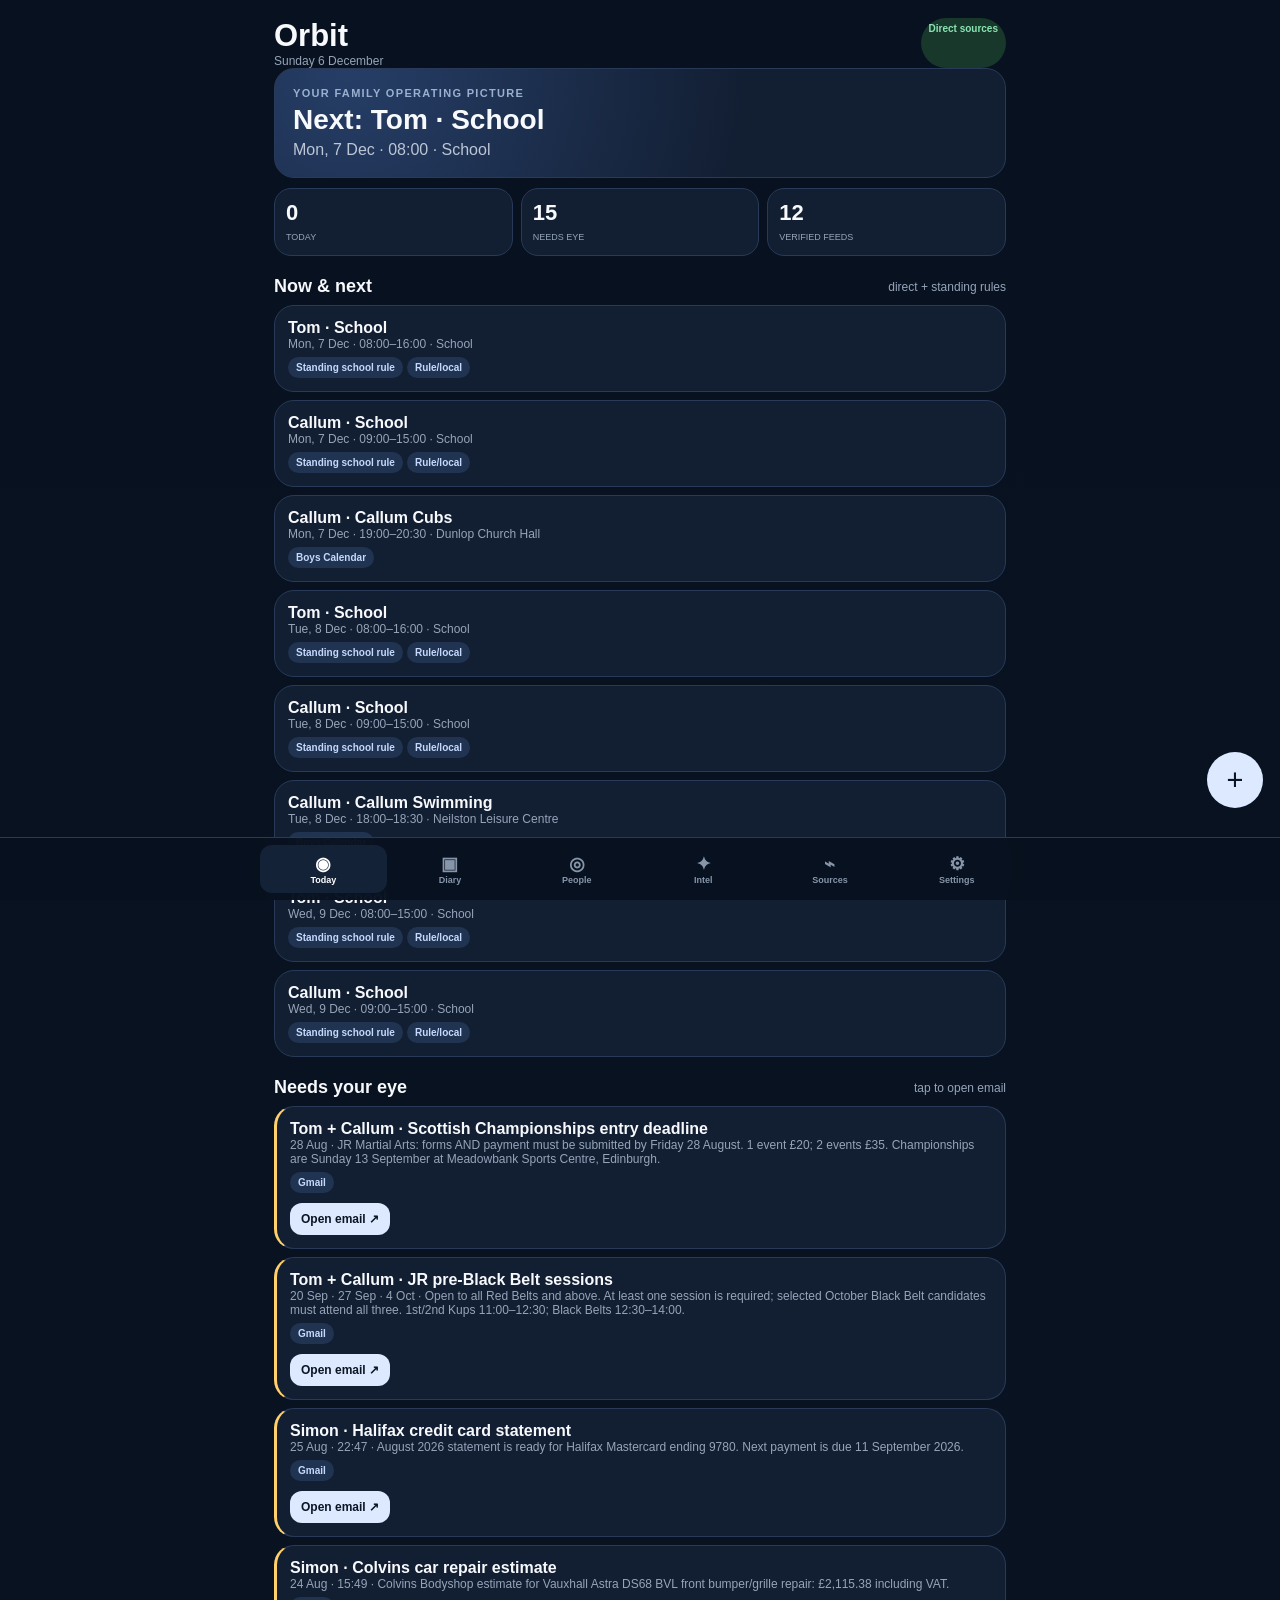
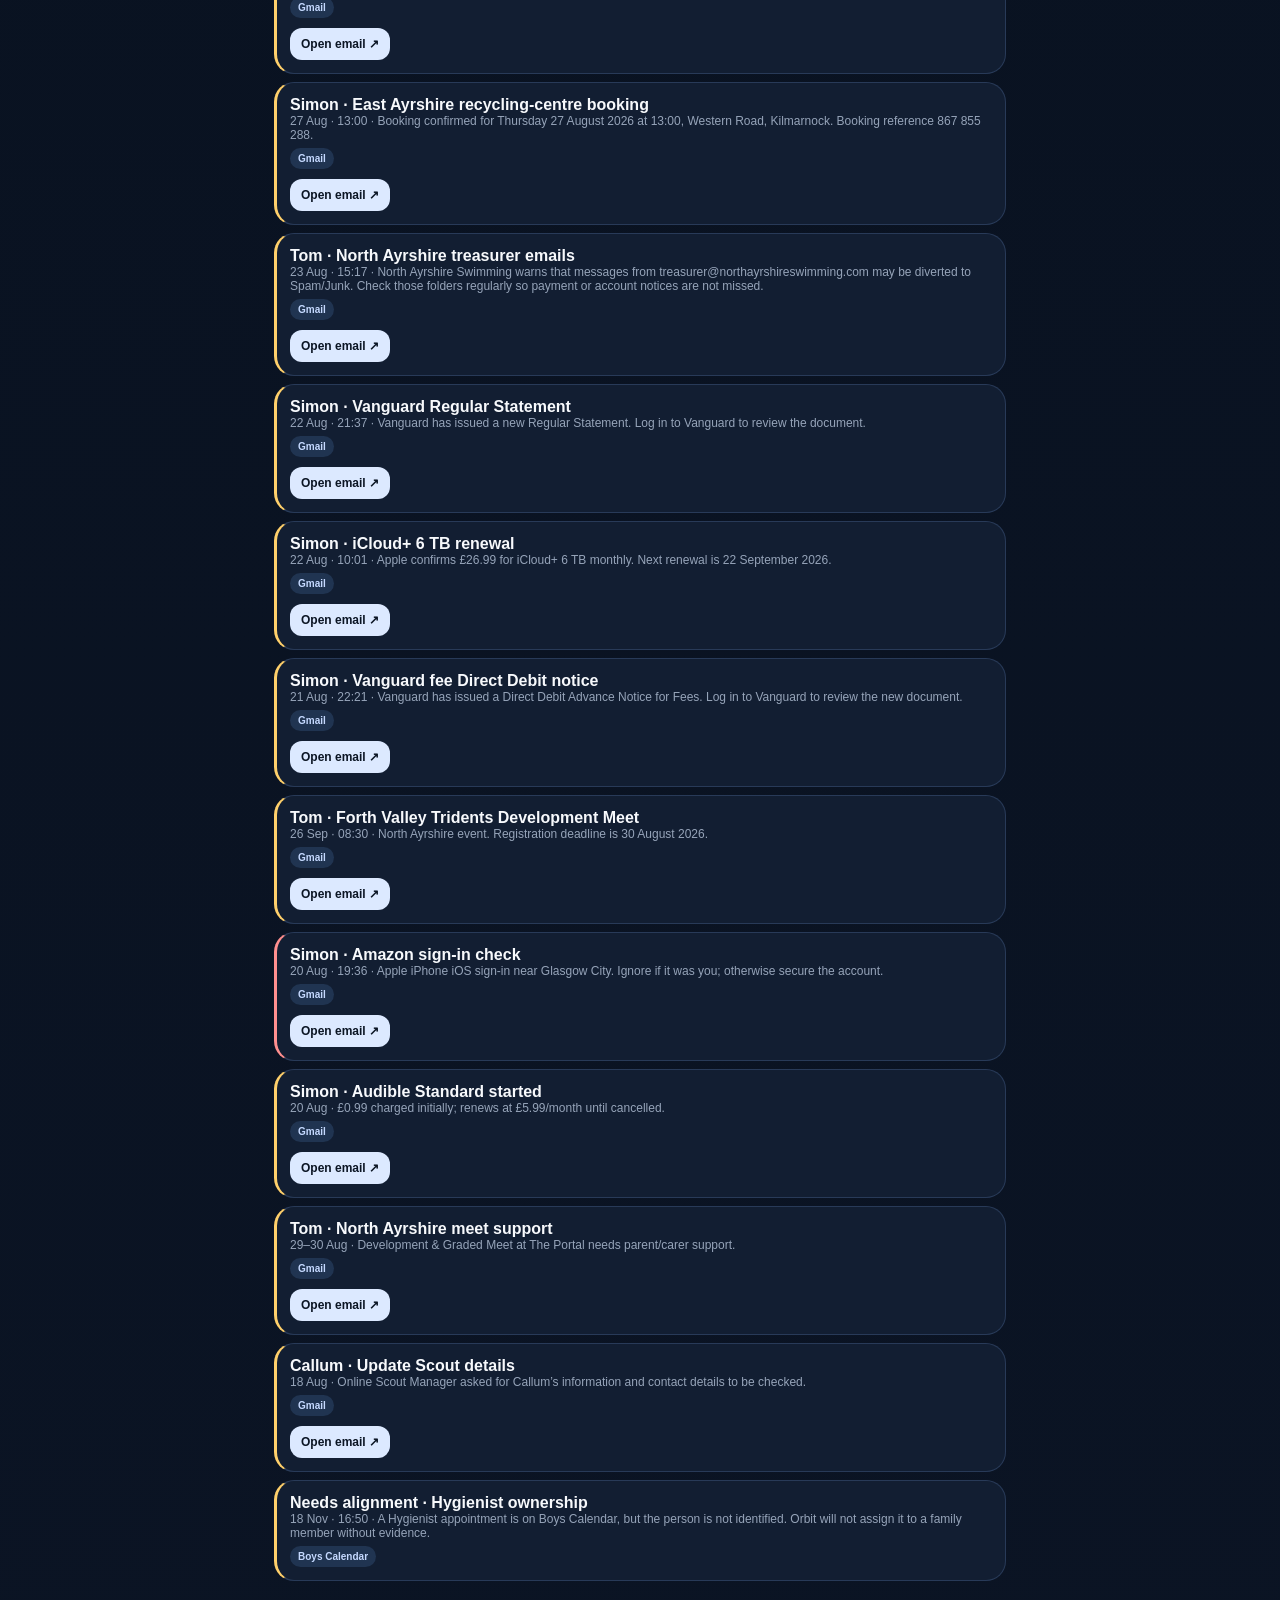
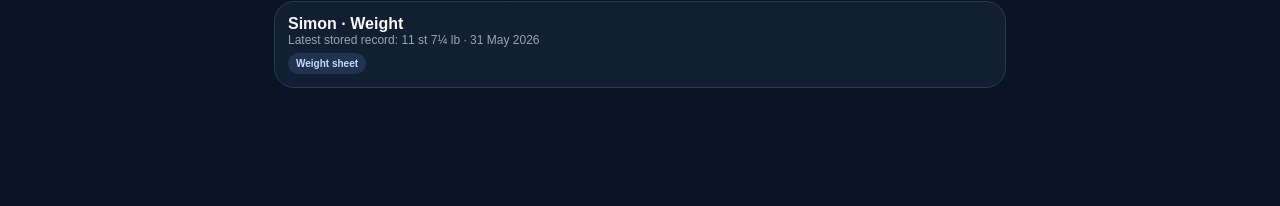
==== index.html @ 924843e3 "Refresh Orbit direct-source data" ====
<!doctype html><html><head><meta charset="utf-8"><meta name="viewport" content="width=device-width,initial-scale=1,viewport-fit=cover"><meta name="theme-color" content="#08111f"><meta name="apple-mobile-web-app-capable" content="yes"><title>Orbit</title><style>
:root{--b:#08111f;--c:#121e32;--l:#283a58;--t:#f7f9fc;--m:#96a4b9;--g:#68d89f;--y:#ffd06b;--r:#ff8f8f}*{box-sizing:border-box;-webkit-tap-highlight-color:transparent}body{margin:0;background:linear-gradient(#08111f,#0b1424);color:var(--t);font-family:-apple-system,BlinkMacSystemFont,"SF Pro Display",sans-serif}.app{max-width:760px;margin:auto;padding:18px 14px 110px}.top,.head,.row,.toggle{display:flex;justify-content:space-between;gap:10px}.brand{font-size:31px;font-weight:900}.sub,.meta,.small{color:var(--m);font-size:12px}.badge,.pill{display:inline-block;border-radius:99px;padding:5px 8px;font-size:10px;font-weight:800;background:#203451;color:#c5d9ff}.badge,.pill.now{background:#17382b;color:#8ce4b4}.hero,.card,.person,.src,.setting{background:var(--c);border:1px solid var(--l);border-radius:20px}.hero{padding:18px;background:radial-gradient(circle at 10% 0,#263e67,#121e32 60%)}.hero h1{font-size:28px;margin:5px 0}.hero p{margin:0;color:#bcc6d5}.ey{font-size:11px;letter-spacing:.12em;text-transform:uppercase;color:#9ab0d0;font-weight:800}.metrics{display:grid;grid-template-columns:repeat(3,1fr);gap:8px;margin:10px 0 18px}.metric{background:var(--c);border:1px solid var(--l);border-radius:17px;padding:11px}.metric b{font-size:22px;display:block}.metric span{font-size:9px;color:var(--m);text-transform:uppercase}.section{margin-top:20px}.head{align-items:center}.head h2{margin:0;font-size:18px}.card,.setting{padding:13px;margin:8px 0}.title{font-weight:850}.pill{margin:6px 4px 0 0}.card.now,.person.now{border-left:4px solid var(--g);background:#132638}.action{border-left:3px solid var(--y)}.alert{border-left:3px solid var(--r)}.people{display:grid;grid-template-columns:repeat(2,1fr);gap:9px}.person{padding:13px}.avatar{width:40px;height:40px;border-radius:50%;background:#243858;display:grid;place-items:center;font-weight:900}.srcs{display:grid;gap:8px}.src{display:grid;grid-template-columns:38px 1fr auto;align-items:center;gap:9px;padding:10px}.ico{width:38px;height:38px;border-radius:12px;background:#203451;display:grid;place-items:center}.dot{width:9px;height:9px;border-radius:50%;background:var(--g)}.view{display:none}.view.active{display:block}.search,input,textarea,select{width:100%;background:#0c1728;color:white;border:1px solid var(--l);border-radius:14px;padding:12px;font:inherit}.search{margin-bottom:10px}.nav{position:fixed;left:0;right:0;bottom:0;background:#08111ff2;backdrop-filter:blur(18px);border-top:1px solid var(--l);padding:7px 8px calc(7px + env(safe-area-inset-bottom));z-index:20}.navin{max-width:760px;margin:auto;display:grid;grid-template-columns:repeat(6,1fr)}.nav button{border:0;background:transparent;color:#8795aa;padding:8px 2px;border-radius:12px;font-size:9px;font-weight:800}.nav button span{display:block;font-size:18px}.nav button.active{color:white;background:#142238}.fab{position:fixed;right:17px;bottom:92px;width:56px;height:56px;border:0;border-radius:50%;background:#dce9ff;color:#0b1524;font-size:29px;z-index:19}.sheet{position:fixed;inset:0;background:#000b;display:none;align-items:flex-end;z-index:40}.sheet.open{display:flex}.panel{width:100%;max-width:760px;margin:auto;background:#111a2b;border:1px solid var(--l);border-radius:27px 27px 0 0;padding:17px 15px calc(18px + env(safe-area-inset-bottom));max-height:88dvh;overflow:auto}.field{margin:10px 0}.btns,.grid2{display:grid;grid-template-columns:1fr 1fr;gap:8px}.btn{border:0;border-radius:14px;padding:12px;font-weight:850}.pri{background:#dce9ff;color:#0b1524}.sec{background:#22314a;color:white}.mailLink{display:inline-block;margin-top:10px;text-decoration:none;background:#dce9ff;color:#0b1524;border-radius:12px;padding:9px 11px;font-size:12px;font-weight:850}.toggle{align-items:center}.toggle input{width:auto;transform:scale(1.25)}.days{display:grid;grid-template-columns:repeat(7,1fr);gap:5px;margin-top:8px}.day{border:1px solid var(--l);background:#0c1728;color:#cbd7ea;border-radius:10px;padding:8px 2px;text-align:center;font-size:11px}.day.on{background:#203b63;color:white;border-color:#5474a8}.ruleRow{padding:8px 0;border-bottom:1px solid #20304a}.ruleRow:last-child{border:0}</style></head><body>
<div class="app"><div class="top"><div><div class="brand">Orbit</div><div class="sub" id="date"></div></div><div class="badge">Direct sources</div></div>
<main id="today" class="view active"><div class="hero"><div class="ey">Your family operating picture</div><h1 id="hero">Loading…</h1><p id="herop"></p></div><div class="metrics"><div class="metric"><b id="tc">0</b><span>Today</span></div><div class="metric"><b id="ac">0</b><span>Needs eye</span></div><div class="metric"><b>12</b><span>Verified feeds</span></div></div><div class="section"><div class="head"><h2>Now & next</h2><span class="small">direct + standing rules</span></div><div id="next"></div></div><div class="section"><div class="head"><h2>Needs your eye</h2><span class="small">tap to open email</span></div><div id="att"></div></div><div class="section"><div class="card"><div class="title">Simon · Weight</div><div class="meta">Latest stored record: 11 st 7¼ lb · 31 May 2026</div><span class="pill">Weight sheet</span></div></div></main>
<main id="diary" class="view"><input class="search" id="q" placeholder="Search diary, person, place or source"><div id="diaryList"></div></main><main id="people" class="view"><div class="head"><h2>People</h2><span class="small">where they are / next</span></div><div class="people" id="peopleGrid"></div></main><main id="intel" class="view"><div class="head"><h2>Intel</h2><span class="small">Gmail links included</span></div><div id="intelList"></div></main><main id="sources" class="view"><div class="head"><h2>Sources</h2><span class="small">Master excluded</span></div><div class="srcs" id="srcs"></div></main><main id="settings" class="view"><div class="head"><h2>Settings</h2><span class="small">standing rules</span></div><div id="schoolEditors"></div><div class="setting"><div class="title">Standing ownership rules</div><div id="ruleList" class="meta"></div></div></main></div>
<button class="fab" id="add">+</button><nav class="nav"><div class="navin"><button class="active" data-v="today"><span>◉</span>Today</button><button data-v="diary"><span>▣</span>Diary</button><button data-v="people"><span>◎</span>People</button><button data-v="intel"><span>✦</span>Intel</button><button data-v="sources"><span>⌁</span>Sources</button><button data-v="settings"><span>⚙</span>Settings</button></div></nav>
<div class="sheet" id="sheet"><div class="panel"><h2>Add to Orbit</h2><div class="field"><input id="ft" placeholder="What?"></div><div class="field"><input id="fw" type="datetime-local"></div><div class="field"><select id="fp"><option>Family</option><option>Simon</option><option>Annie</option><option>Tom</option><option>Callum</option></select></div><div class="field"><input id="fl" placeholder="Place"></div><div class="field"><textarea id="fn" placeholder="Paste a WhatsApp/chat/email note"></textarea></div><div class="btns"><button class="btn sec" id="cancel">Cancel</button><button class="btn pri" id="save">Save on phone</button></div></div></div>
<script>
const E=[];const add=(s,e,t,p,o,src,derived=false)=>E.push({start:s,end:e,title:t,place:p||'',owner:o,source:src,derived});const ev=(d,a,b,t,p,o,src)=>add(d+'T'+a+':00',d+'T'+b+':00',t,p,o,src);
function weekly(start,end,wd,time1,time2,title,place,owner,source){let d=new Date(start+'T12:00:00');let z=new Date(end+'T12:00:00');while(d.getDay()!=wd)d.setDate(d.getDate()+1);for(;d<=z;d.setDate(d.getDate()+7)){let ds=d.toISOString().slice(0,10);ev(ds,time1,time2,title,place,owner,source)}}
weekly('2026-08-24','2027-06-28',1,'19:00','20:30','Callum Cubs','Dunlop Church Hall','Callum','Boys Calendar');
weekly('2026-08-25','2027-06-29',2,'18:00','18:30','Callum Swimming','Neilston Leisure Centre','Callum','Boys Calendar');
ev('2026-09-10','17:30','18:30','Meet Callum’s teacher 5.30-5.50','','Family','Boys Calendar');ev('2026-09-14','18:15','19:15','Danielle 6.15pm','','Annie','Boys Calendar');ev('2026-09-15','09:00','10:00','Car tax up white car','','Family','Boys Calendar');ev('2026-09-19','12:00','13:00','Night out fiona and maria etc','','Family','Boys Calendar');ev('2026-10-20','18:15','19:15','Danielle 6.15pm','','Annie','Boys Calendar');ev('2026-11-24','18:15','19:15','Danielle 6.15pm','','Annie','Boys Calendar');ev('2026-12-21','18:15','19:15','Danielle 6.15pm','','Annie','Boys Calendar');ev('2026-10-14','08:00','09:00','Lewis birthday','','Family','Boys Calendar');add('2026-11-13T12:00:00','2026-11-15T12:00:00','Lochgoilhead camp','','Callum','Boys Calendar');ev('2026-11-18','16:50','17:50','Hygienist','','Needs alignment','Boys Calendar');ev('2026-12-05','09:00','10:00','MOT up white car','','Simon','Boys Calendar');ev('2027-02-15','16:45','17:45','Dentist all of us','','Family','Boys Calendar');ev('2027-04-04','18:00','19:00','Vickie’s birthday village hall','','Family','Boys Calendar');
ev('2026-08-22','10:00','11:30','Delta vs Cambusdoon Rovers','Carrick Academy','Callum','SAFC 2016 via Heja');weekly('2026-08-26','2027-06-16',3,'18:00','19:00','Wednesday Training','Rose Riley Sports Centre','Callum','SAFC 2016 via Heja');weekly('2026-08-27','2027-06-17',4,'18:00','19:30','Thursday Training','Stewarton Academy','Callum','SAFC 2016 via Heja');ev('2026-08-29','09:25','10:30','Delta vs Shortlees United 2','St Joseph’s Academy','Callum','SAFC 2016 via Heja');ev('2026-09-06','12:00','15:00','Dunlop Fun Run','Dunlop','Callum','SAFC 2016 via Heja');
ev('2026-08-22','10:30','12:45','vs Auchinleck Talbot','Auchinleck Leisure Centre','Tom','Stewarton Annick 2013 via Heja');['2026-08-24','2026-08-31','2026-09-07','2026-09-14','2026-09-21','2026-09-28'].forEach(d=>ev(d,'18:15','20:00','Monday night session','Cocklebie Grass pitch','Tom','Stewarton Annick 2013 via Heja'));['2026-08-26','2026-09-02','2026-09-09','2026-09-16','2026-09-23','2026-09-30','2026-10-07'].forEach(d=>ev(d,'19:00','21:00','Wednesday night session','Rose Reilly Sports Centre','Tom','Stewarton Annick 2013 via Heja'));ev('2026-08-29','11:45','14:00','vs Ayr Thistle','Rose Reilly Sports Centre','Tom','Stewarton Annick 2013 via Heja');
const CF=[['2026-08-22','15:00','17:00','Crewe Alexandra - Northampton Town','Mornflake Stadium'],['2026-08-25','19:45','21:45','Barnsley - Crewe Alexandra','Oakwell'],['2026-08-29','12:30','14:30','Port Vale - Crewe Alexandra','Vale Park'],['2026-09-01','19:45','21:45','Crewe Alexandra - Walsall','Mornflake Stadium'],['2026-09-05','15:00','17:00','Crewe Alexandra - York City','Mornflake Stadium'],['2026-09-12','15:00','17:00','Colchester United - Crewe Alexandra','JobServe Community Stadium'],['2026-09-19','15:00','17:00','Crewe Alexandra - Shrewsbury Town','Mornflake Stadium'],['2026-09-22','19:00','21:00','Crewe Alexandra - Aston Villa U21','Mornflake Stadium'],['2026-09-26','15:00','17:00','Rotherham United - Crewe Alexandra','AESSEAL New York Stadium'],['2026-10-03','15:00','17:00','Crewe Alexandra - Bristol Rovers','Mornflake Stadium'],['2026-10-06','19:00','21:00','Blackpool - Crewe Alexandra','Bloomfield Road'],['2026-10-10','12:30','14:30','Swindon Town - Crewe Alexandra','The Nigel Eady County Ground'],['2026-10-17','15:00','17:00','Crewe Alexandra - Rochdale','Mornflake Stadium'],['2026-10-20','19:45','21:45','Exeter City - Crewe Alexandra','St. James Park'],['2026-10-24','15:00','17:00','Chesterfield - Crewe Alexandra','SMH Group Stadium'],['2026-10-31','15:00','17:00','Crewe Alexandra - Barnet','Mornflake Stadium'],['2026-11-10','19:00','21:00','Crewe Alexandra - Wigan Athletic','Mornflake Stadium'],['2026-11-14','15:00','17:00','Crewe Alexandra - Newport County','Mornflake Stadium'],['2026-11-21','12:30','14:30','Gillingham - Crewe Alexandra','MEMS Priestfield'],['2026-11-28','15:00','17:00','Crewe Alexandra - Grimsby Town','Mornflake Stadium'],['2026-12-01','19:45','21:45','Accrington Stanley - Crewe Alexandra','Wham Stadium'],['2026-12-12','15:00','17:00','Cheltenham Town - Crewe Alexandra','The Completely-Suzuki Stadium'],['2026-12-17','20:00','22:00','Crewe Alexandra - Salford City','Mornflake Stadium'],['2026-12-26','15:00','17:00','Fleetwood Town - Crewe Alexandra','Highbury Stadium, Fleetwood'],['2026-12-29','19:45','21:45','Crewe Alexandra - Tranmere Rovers','Mornflake Stadium'],['2027-01-01','15:00','17:00','Crewe Alexandra - Oldham Athletic','Mornflake Stadium'],['2027-01-09','15:00','17:00','Salford City - Crewe Alexandra','Peninsula Stadium'],['2027-01-16','15:00','17:00','Rochdale - Crewe Alexandra','Crown Oil Arena'],['2027-01-19','19:45','21:45','Crewe Alexandra - Exeter City','Mornflake Stadium'],['2027-01-23','15:00','17:00','Crewe Alexandra - Chesterfield','Mornflake Stadium'],['2027-01-30','15:00','17:00','Barnet - Crewe Alexandra','The Hive Stadium'],['2027-02-06','15:00','17:00','Crewe Alexandra - Port Vale','Mornflake Stadium'],['2027-02-09','19:45','21:45','Walsall - Crewe Alexandra','Poundland Bescot Stadium'],['2027-02-13','15:00','17:00','York City - Crewe Alexandra','LNER Community Stadium'],['2027-02-20','15:00','17:00','Crewe Alexandra - Colchester United','Mornflake Stadium'],['2027-02-27','15:00','17:00','Newport County - Crewe Alexandra','Rodney Parade'],['2027-03-06','15:00','17:00','Crewe Alexandra - Crawley Town','Mornflake Stadium'],['2027-03-13','15:00','17:00','Northampton Town - Crewe Alexandra','Sixfields Stadium'],['2027-03-20','15:00','17:00','Crewe Alexandra - Gillingham','Mornflake Stadium'],['2027-03-26','15:00','17:00','Oldham Athletic - Crewe Alexandra','Boundary Park'],['2027-03-29','15:00','17:00','Crewe Alexandra - Fleetwood Town','Mornflake Stadium'],['2027-04-03','15:00','17:00','Tranmere Rovers - Crewe Alexandra','Prenton Park'],['2027-04-10','15:00','17:00','Crewe Alexandra - Cheltenham Town','Mornflake Stadium'],['2027-04-13','19:45','21:45','Crewe Alexandra - Swindon Town','Mornflake Stadium'],['2027-04-17','15:00','17:00','Shrewsbury Town - Crewe Alexandra','The Croud Meadow'],['2027-04-24','15:00','17:00','Crewe Alexandra - Rotherham United','Mornflake Stadium'],['2027-04-27','19:45','21:45','Bristol Rovers - Crewe Alexandra','Memorial Stadium'],['2027-05-01','15:00','17:00','Grimsby Town - Crewe Alexandra','Blundell Park'],['2027-05-08','15:00','17:00','Crewe Alexandra - Accrington Stanley','Mornflake Stadium']];CF.forEach(x=>ev(x[0],x[1],x[2],x[3],x[4],'Simon','Crewe Alexandra'));
ev('2026-08-31','15:00','16:30','Callum with Graham - homework club','','Callum','Team Lee');add('2026-09-05T00:00:00','2026-09-05T01:00:00','Ben’s birthday','','Family','Team Lee');ev('2026-09-11','11:00','12:00','Meter readings to be submitted before 13th','','Simon','Team Lee');add('2026-10-15T00:00:00','2026-10-15T01:00:00','Cian’s birthday','','Family','Team Lee');ev('2026-12-11','11:00','12:00','Meter readings to be submitted before 13th','','Simon','Team Lee');ev('2026-12-21','09:00','10:00','Christine’s birthday 67','','Family','Team Lee');ev('2026-12-31','18:05','19:05','Tom birthday / born 18.09hrs','','Tom','Team Lee');ev('2027-02-21','13:00','14:00','Kieron birthday','','Family','Team Lee');ev('2027-02-26','13:00','14:00','Sophia birthday','','Family','Team Lee');ev('2027-03-01','13:00','14:00','Adam birthday','','Family','Team Lee');ev('2027-03-11','11:00','12:00','Meter readings to be submitted before 13th','','Simon','Team Lee');add('2027-04-15T00:00:00','2027-04-15T01:00:00','M&M anniversary','','Family','Team Lee');ev('2027-05-24','08:00','09:00','Conor birthday','','Family','Team Lee');ev('2027-06-11','11:00','12:00','Meter readings to be submitted before 13th','','Simon','Team Lee');add('2027-06-21T00:00:00','2027-06-22T00:00:00','Melanie birthday','','Family','Team Lee');
add('2026-08-25T16:00:00','2026-08-25T17:00:00','Test h','','Simon','Simon');
add('2026-09-08T00:00:00','2026-09-09T00:00:00','House Insurance Ends','','Simon','Simon');['2026-09-15','2026-10-15','2026-11-15','2026-12-15','2027-01-15','2027-02-15','2027-03-15','2027-04-15','2027-05-15','2027-06-15'].forEach(d=>add(d+'T00:00:00',new Date(new Date(d+'T00:00:00').getTime()+86400000).toISOString().slice(0,19),'Pay Day 👍','BBC','Simon','Simon'));
const I=[{owner:'Tom + Callum',kind:'action',title:'Scottish Championships entry deadline',date:'28 Aug',text:'JR Martial Arts: forms AND payment must be submitted by Friday 28 August. 1 event £20; 2 events £35. Championships are Sunday 13 September at Meadowbank Sports Centre, Edinburgh.',source:'Gmail',url:'https://mail.google.com/mail/#all/1a03dadda49ba2f6'},{owner:'Tom + Callum',kind:'action',title:'JR pre-Black Belt sessions',date:'20 Sep · 27 Sep · 4 Oct',text:'Open to all Red Belts and above. At least one session is required; selected October Black Belt candidates must attend all three. 1st/2nd Kups 11:00–12:30; Black Belts 12:30–14:00.',source:'Gmail',url:'https://mail.google.com/mail/#all/1a03dadda49ba2f6'},{owner:'Tom + Callum',kind:'info',title:'JR Martial Arts Direct Debit',date:'1 Sep',text:'£88.20 Momentum membership Direct Debit is due on or shortly after 1 September 2026 from Bank of Scotland account ending 61.',source:'Gmail',url:'https://mail.google.com/mail/#all/1a03d793cdfcf166'},{owner:'Simon',kind:'action',title:'Halifax credit card statement',date:'25 Aug · 22:47',text:'August 2026 statement is ready for Halifax Mastercard ending 9780. Next payment is due 11 September 2026.',source:'Gmail',url:'https://mail.google.com/mail/#all/1a03ae4d1b01f1db'},{owner:'Simon',kind:'info',title:'DVLA vehicle tax confirmed',date:'25 Aug · 16:57',text:'Vehicle SH71 KBZ successfully taxed for 12 months. £200 paid.',source:'Gmail',url:'https://mail.google.com/mail/#all/1a039a54d1a3cbfa'},{owner:'Simon',kind:'action',title:'Colvins car repair estimate',date:'24 Aug · 15:49',text:'Colvins Bodyshop estimate for Vauxhall Astra DS68 BVL front bumper/grille repair: £2,115.38 including VAT.',source:'Gmail',url:'https://mail.google.com/mail/#all/1a0343fef61e67c8'},{owner:'Simon',kind:'action',title:'East Ayrshire recycling-centre booking',date:'27 Aug · 13:00',text:'Booking confirmed for Thursday 27 August 2026 at 13:00, Western Road, Kilmarnock. Booking reference 867 855 288.',source:'Gmail',url:'https://mail.google.com/mail/#all/1a032f0f66b4eddf'},{owner:'Tom',kind:'action',title:'North Ayrshire treasurer emails',date:'23 Aug · 15:17',text:'North Ayrshire Swimming warns that messages from treasurer@northayrshireswimming.com may be diverted to Spam/Junk. Check those folders regularly so payment or account notices are not missed.',source:'Gmail',url:'https://mail.google.com/mail/#all/1a02efbccbc00d23'},{owner:'Simon',kind:'action',title:'Vanguard Regular Statement',date:'22 Aug · 21:37',text:'Vanguard has issued a new Regular Statement. Log in to Vanguard to review the document.',source:'Gmail',url:'https://mail.google.com/mail/#all/1a02b30fc678abc6'},{owner:'Simon',kind:'action',title:'iCloud+ 6 TB renewal',date:'22 Aug · 10:01',text:'Apple confirms £26.99 for iCloud+ 6 TB monthly. Next renewal is 22 September 2026.',source:'Gmail',url:'https://mail.google.com/mail/#all/1a028b428b4ffae1'},{owner:'Simon',kind:'action',title:'Vanguard fee Direct Debit notice',date:'21 Aug · 22:21',text:'Vanguard has issued a Direct Debit Advance Notice for Fees. Log in to Vanguard to review the new document.',source:'Gmail',url:'https://mail.google.com/mail/#all/1a026331dbe3ffa4'},{owner:'Tom',kind:'action',title:'Forth Valley Tridents Development Meet',date:'26 Sep · 08:30',text:'North Ayrshire event. Registration deadline is 30 August 2026.',source:'Gmail',url:'https://mail.google.com/mail/#all/1a0234a037a43854'},{owner:'Simon',kind:'alert',title:'Amazon sign-in check',date:'20 Aug · 19:36',text:'Apple iPhone iOS sign-in near Glasgow City. Ignore if it was you; otherwise secure the account.',source:'Gmail',url:'https://mail.google.com/mail/#all/1a020759ef136652'},{owner:'Simon',kind:'action',title:'Audible Standard started',date:'20 Aug',text:'£0.99 charged initially; renews at £5.99/month until cancelled.',source:'Gmail',url:'https://mail.google.com/mail/#all/1a0207651e1bb5e5'},{owner:'Tom',kind:'action',title:'North Ayrshire meet support',date:'29–30 Aug',text:'Development & Graded Meet at The Portal needs parent/carer support.',source:'Gmail',url:'https://mail.google.com/mail/#all/1a019df9433f6335'},{owner:'Callum',kind:'action',title:'Update Scout details',date:'18 Aug',text:'Online Scout Manager asked for Callum’s information and contact details to be checked.',source:'Gmail',url:'https://mail.google.com/mail/#all/1a0152496f662efd'},{owner:'Needs alignment',kind:'action',title:'Hygienist ownership',date:'18 Nov · 16:50',text:'A Hygienist appointment is on Boys Calendar, but the person is not identified. Orbit will not assign it to a family member without evidence.',source:'Boys Calendar'},{owner:'Simon',kind:'info',title:'Latest recorded weight',date:'31 May',text:'11 st 7¼ lb; previous entry 11 st 8 lb on 20 May.',source:'Weight'}];
const S=[['🗑️','Bins','Connected direct calendar · healthy'],['📅','Boys Calendar','Cubs, swimming and family reminders · healthy'],['⚽️','SAFC 2016 via Heja','Callum football · healthy'],['⚽️','Stewarton Annick 2013 via Heja','Tom football · healthy'],['🏠','No. 33','Connected direct calendar · healthy'],['👪','Team Lee','Family dates and household reminders · healthy'],['👪','Family','Connected direct calendar · healthy'],['🔴','Crewe Alexandra','Simon fixture feed · healthy'],['🏅','Sport','Connected direct calendar · healthy'],['👤','Simon','Personal and household reminders · healthy'],['✉️','Gmail','Planning, bookings and action evidence · healthy'],['⚖️','Weight','Latest 31 May · healthy']];
const P=['Simon','Annie','Tom','Callum'];const RULES=['Danielle / hair → Annie','North Ayrshire swimming → Tom','Scouts → Tom','Cubs → Callum','Swimming → Tom; Neilston/Barrhead → Callum','2013 football → Tom','2016 football → Callum','Generic school → Tom + Callum','TKD → Tom + Callum','Crewe → Simon','Work / BBC → Simon','Shopping / deliveries → Simon','Banking / subscriptions → Simon','Home / repairs → Simon','Pets / vet → Simon','Restaurants / meals → Simon','Household / car / travel → Family / Simon + Annie','Unclear medical → ask'];
const OFF='kids off,school holiday,school holidays,no school,school closed,inset,in-service,in service,holiday';const DEFAULTS={Callum:{enabled:true,start:'09:00',end:'15:00',shortEnd:'15:00',days:[1,2,3,4,5],shortDays:[],offWords:OFF},Tom:{enabled:true,start:'08:00',end:'16:00',shortEnd:'15:00',days:[1,2,3,4,5],shortDays:[3,5],offWords:OFF}};
function getRule(p){let legacy=p==='Callum'?(localStorage.getItem('orbitSchool')||''):'';try{return {...DEFAULTS[p],...JSON.parse(localStorage.getItem('orbitSchool'+p)||legacy||'{}')}}catch(e){return {...DEFAULTS[p]}}}function saveRule(p,r){localStorage.setItem('orbitSchool'+p,JSON.stringify(r));if(p==='Callum')localStorage.setItem('orbitSchool',JSON.stringify(r))}function dayISO(d){return[d.getFullYear(),String(d.getMonth()+1).padStart(2,'0'),String(d.getDate()).padStart(2,'0')].join('-')}function schoolSuppressed(ds,r){let words=(r.offWords||OFF).toLowerCase().split(',').map(x=>x.trim()).filter(Boolean);return E.some(e=>e.start.slice(0,10)===ds&&words.some(w=>(e.title+' '+e.place).toLowerCase().includes(w)))}function schoolEvents(p){let r=getRule(p);if(!r.enabled)return[];let out=[],d=new Date(),finish=new Date(Date.now()+110*86400000);d.setHours(12,0,0,0);for(;d<=finish;d.setDate(d.getDate()+1)){let wd=d.getDay(),ds=dayISO(d);if(r.days.includes(wd)&&!schoolSuppressed(ds,r)){let en=(r.shortDays||[]).includes(wd)?r.shortEnd:r.end;out.push({start:ds+'T'+r.start+':00',end:ds+'T'+en+':00',title:'School',place:'School',owner:p,source:'Standing school rule',derived:true})}}return out}function manualEvents(){try{return JSON.parse(localStorage.getItem('orbitManual')||'[]').filter(x=>x.when).map(x=>({start:x.when,end:new Date(new Date(x.when).getTime()+3600000).toISOString().slice(0,16),title:x.title||'Manual item',place:x.place||'',owner:x.owner||'Family',source:'Phone',derived:true}))}catch(e){return[]}}function allEvents(){return[...E,...schoolEvents('Tom'),...schoolEvents('Callum'),...manualEvents()].sort((a,b)=>new Date(a.start)-new Date(b.start))}
const fd=d=>new Intl.DateTimeFormat('en-GB',{weekday:'short',day:'numeric',month:'short'}).format(d),fTm=d=>new Intl.DateTimeFormat('en-GB',{hour:'2-digit',minute:'2-digit'}).format(d);function card(e,now){let s=new Date(e.start),en=new Date(e.end),live=s<=now&&en>now;return`<div class="card ${live?'now':''}"><div class="row"><div><div class="title">${e.owner} · ${e.title}</div><div class="meta">${fd(s)} · ${fTm(s)}–${fTm(en)}${e.place?' · '+e.place:''}</div></div>${live?'<span class="pill now">NOW</span>':''}</div><span class="pill">${e.source}</span>${e.derived?'<span class="pill">Rule/local</span>':''}</div>`}function intel(i){return`<div class="card ${i.kind==='alert'?'alert':i.kind==='action'?'action':''}"><div class="title">${i.owner} · ${i.title}</div><div class="meta">${i.date} · ${i.text}</div><span class="pill">${i.source}</span>${i.url?`<br><a class="mailLink" href="${i.url}" target="_blank" rel="noopener">Open email ↗</a>`:''}</div>`}function personCard(p,now,events){let active=events.filter(e=>e.owner===p&&new Date(e.start)<=now&&new Date(e.end)>now).sort((a,b)=>new Date(a.end)-new Date(b.end))[0],nxt=events.filter(e=>e.owner===p&&new Date(e.start)>now).sort((a,b)=>new Date(a.start)-new Date(b.start))[0];if(active)return`<div class="person now"><div class="avatar">${p[0]}</div><div class="title">${p}</div><span class="pill now">NOW</span><div class="meta">${active.title}${active.place?' · '+active.place:''}<br>until ${fTm(new Date(active.end))}</div></div>`;if(nxt)return`<div class="person"><div class="avatar">${p[0]}</div><div class="title">${p}</div><div class="meta">Next: ${nxt.title}<br>${fd(new Date(nxt.start))} · ${fTm(new Date(nxt.start))}${nxt.place?' · '+nxt.place:''}</div></div>`;return`<div class="person"><div class="avatar">${p[0]}</div><div class="title">${p}</div><div class="meta">No known event next</div></div>`}
function render(){let now=new Date(),events=allEvents(),ds=dayISO(now),today=events.filter(e=>e.start.slice(0,10)===ds),live=events.filter(e=>new Date(e.start)<=now&&new Date(e.end)>now),up=events.filter(e=>new Date(e.start)>now).slice(0,8);date.textContent=new Intl.DateTimeFormat('en-GB',{weekday:'long',day:'numeric',month:'long'}).format(now);tc.textContent=today.length;ac.textContent=I.filter(i=>i.kind!=='info').length;if(live.length){hero.textContent='NOW: '+live.map(x=>x.owner+' · '+x.title).join(' / ');herop.textContent='Current whereabouts from direct events and standing rules.'}else{hero.textContent=up[0]?'Next: '+up[0].owner+' · '+up[0].title:'Nothing scheduled';herop.textContent=up[0]?fd(new Date(up[0].start))+' · '+fTm(new Date(up[0].start))+(up[0].place?' · '+up[0].place:''):'No upcoming event known.'}next.innerHTML=[...live,...up].slice(0,10).map(e=>card(e,now)).join('')||'<div class="card">Nothing known next.</div>';att.innerHTML=I.filter(i=>i.kind!=='info').map(intel).join('');diaryList.innerHTML=events.filter(e=>new Date(e.end)>=new Date(now.getTime()-86400000)).slice(0,400).map(e=>card(e,now)).join('');peopleGrid.innerHTML=P.map(p=>personCard(p,now,events)).join('');intelList.innerHTML=I.map(intel).join('');srcs.innerHTML=S.map(s=>`<div class="src"><div class="ico">${s[0]}</div><div><div class="title">${s[1]}</div><div class="meta">${s[2]}</div></div><span class="dot"></span></div>`).join('')}
function schoolEditor(p){let r=getRule(p),id=p.toLowerCase(),days=['S','M','T','W','T','F','S'];return`<div class="setting" data-person="${p}"><div class="toggle"><div><div class="title">${p} school rule</div><div class="meta">Orbit status only — no calendar entry created.</div></div><input id="${id}Enabled" type="checkbox" ${r.enabled?'checked':''}></div><div class="grid2"><div class="field"><label class="small">Start</label><input id="${id}Start" type="time" value="${r.start}"></div><div class="field"><label class="small">Normal end</label><input id="${id}End" type="time" value="${r.end}"></div></div><div class="field"><label class="small">Short-day end</label><input id="${id}ShortEnd" type="time" value="${r.shortEnd}"></div><div class="small">School days</div><div class="days" id="${id}Days">${days.map((x,i)=>`<button class="day ${r.days.includes(i)?'on':''}" data-day="${i}" type="button">${x}</button>`).join('')}</div><div class="small" style="margin-top:10px">Days using short-day end</div><div class="days" id="${id}ShortDays">${days.map((x,i)=>`<button class="day ${(r.shortDays||[]).includes(i)?'on':''}" data-day="${i}" type="button">${x}</button>`).join('')}</div><div class="field"><label class="small">Suppress school if a calendar item contains</label><textarea id="${id}Off">${r.offWords||OFF}</textarea></div><button class="btn pri saveSchool" data-person="${p}">Save ${p} school rule</button></div>`}
function loadSettings(){schoolEditors.innerHTML=schoolEditor('Tom')+schoolEditor('Callum');schoolEditors.querySelectorAll('.day').forEach(b=>b.onclick=()=>b.classList.toggle('on'));schoolEditors.querySelectorAll('.saveSchool').forEach(b=>b.onclick=()=>{let p=b.dataset.person,id=p.toLowerCase(),days=[...document.querySelectorAll('#'+id+'Days .day.on')].map(x=>+x.dataset.day),shortDays=[...document.querySelectorAll('#'+id+'ShortDays .day.on')].map(x=>+x.dataset.day);saveRule(p,{enabled:document.getElementById(id+'Enabled').checked,start:document.getElementById(id+'Start').value,end:document.getElementById(id+'End').value,shortEnd:document.getElementById(id+'ShortEnd').value,days,shortDays,offWords:document.getElementById(id+'Off').value});render();alert(p+' school rule saved')});ruleList.innerHTML=RULES.map(x=>`<div class="ruleRow">${x}</div>`).join('')}
document.querySelectorAll('.nav button').forEach(b=>b.onclick=()=>{document.querySelectorAll('.nav button,.view').forEach(x=>x.classList.remove('active'));b.classList.add('active');document.getElementById(b.dataset.v).classList.add('active');if(b.dataset.v==='settings')loadSettings()});q.oninput=e=>{let v=e.target.value.toLowerCase(),now=new Date();diaryList.innerHTML=allEvents().filter(x=>(x.title+' '+x.owner+' '+x.place+' '+x.source).toLowerCase().includes(v)).map(x=>card(x,now)).join('')};add.onclick=()=>sheet.classList.add('open');cancel.onclick=()=>sheet.classList.remove('open');save.onclick=()=>{let a=JSON.parse(localStorage.getItem('orbitManual')||'[]');a.push({title:ft.value,when:fw.value,owner:fp.value,place:fl.value,note:fn.value});localStorage.setItem('orbitManual',JSON.stringify(a));sheet.classList.remove('open');render();alert('Saved on this phone')};loadSettings();render();setInterval(render,60000);
</script></body></html>
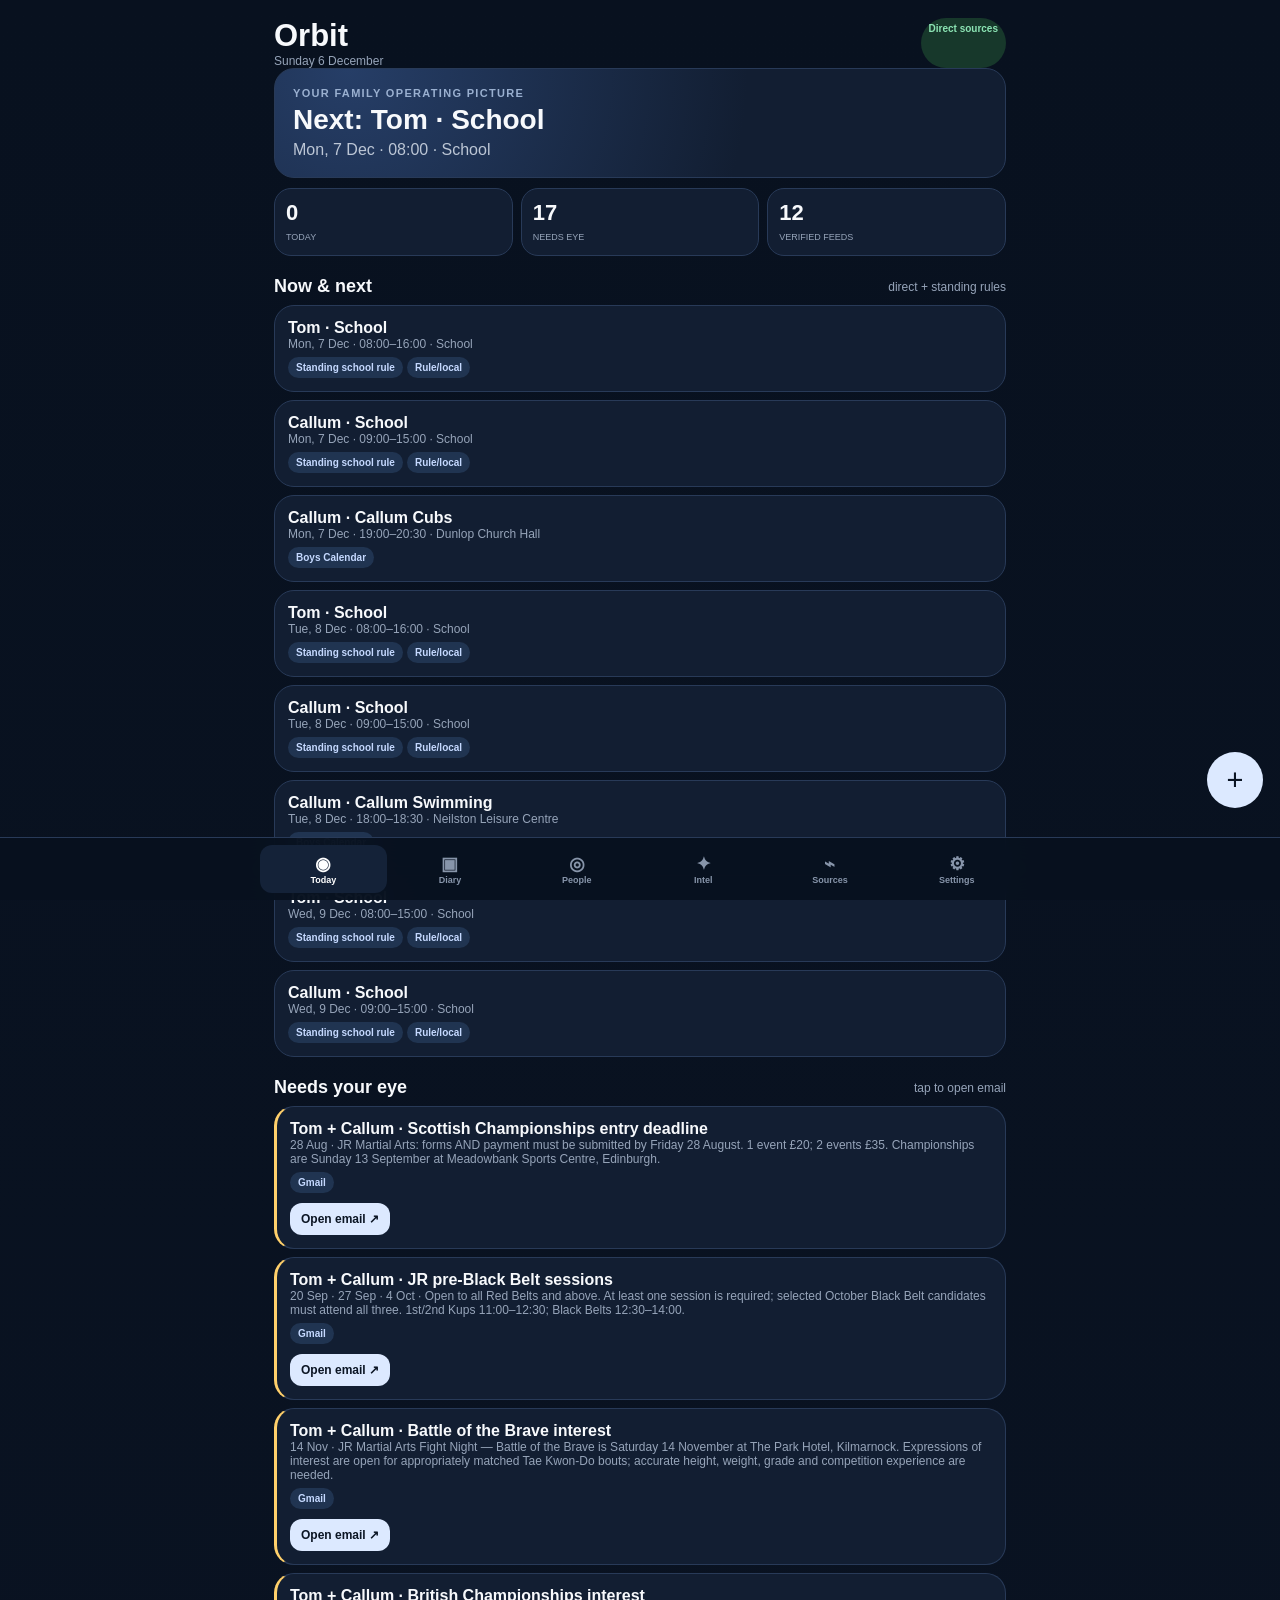
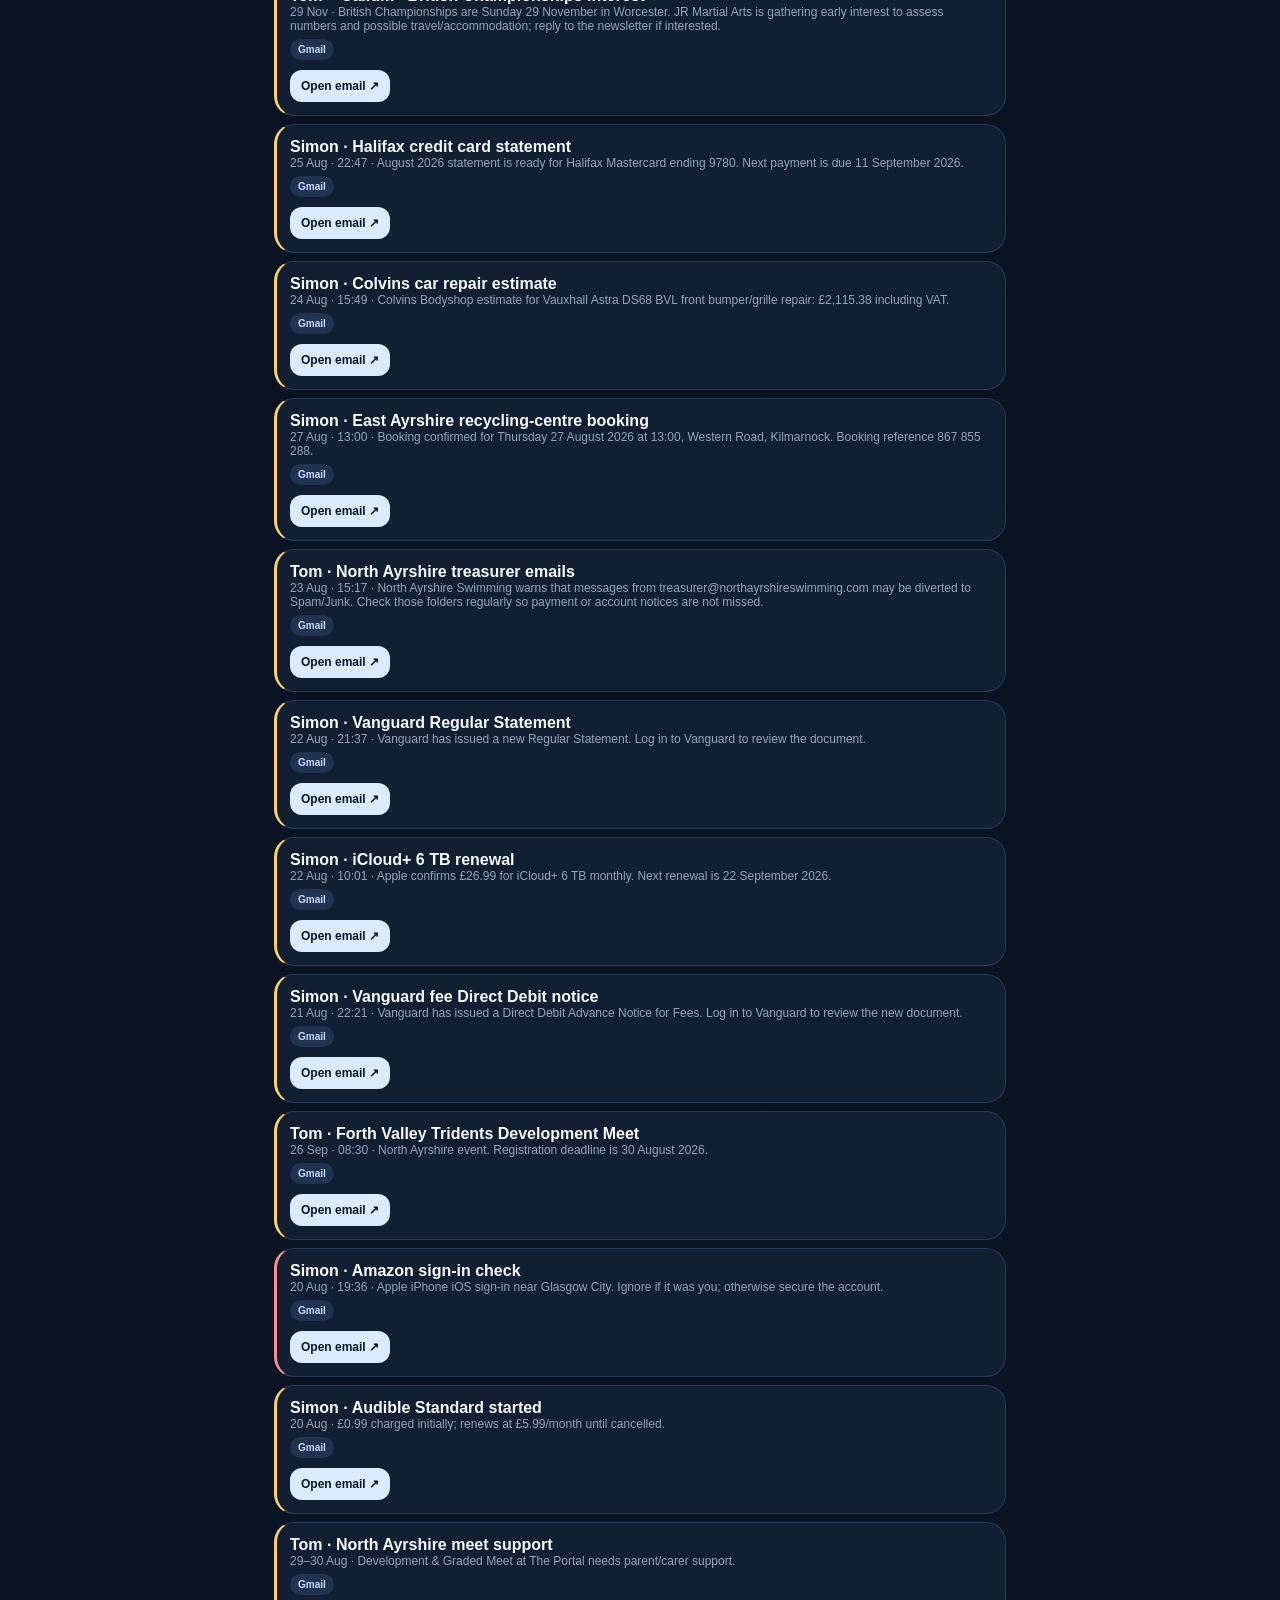
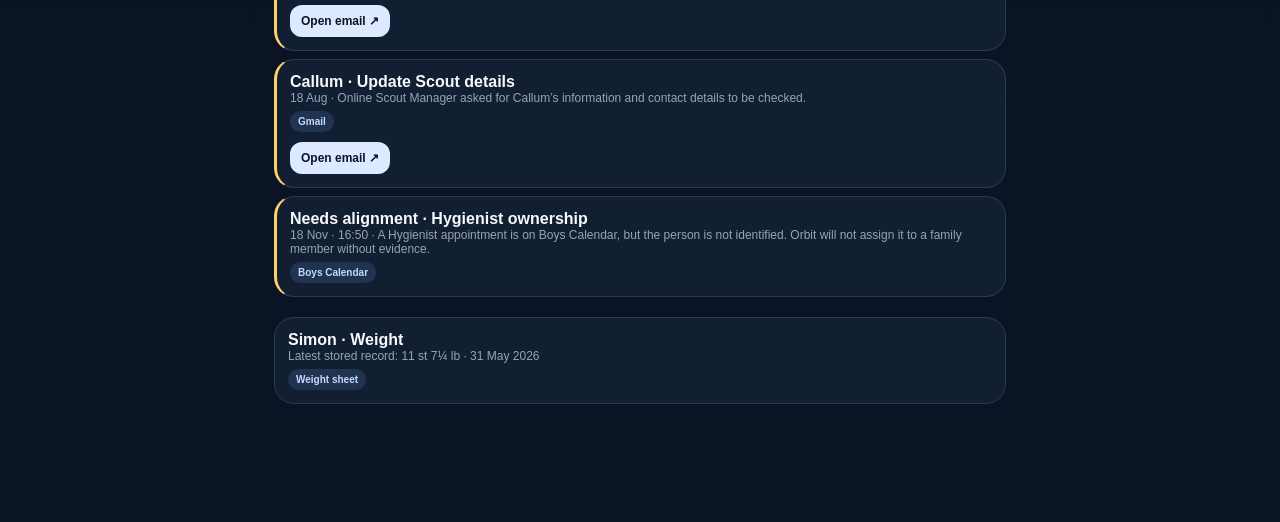
==== commit 15834475: "Refresh Orbit verified source data" ====
--- a/index.html
+++ b/index.html
@@ -17,7 +17,7 @@
 ev('2026-08-31','15:00','16:30','Callum with Graham - homework club','','Callum','Team Lee');add('2026-09-05T00:00:00','2026-09-05T01:00:00','Ben’s birthday','','Family','Team Lee');ev('2026-09-11','11:00','12:00','Meter readings to be submitted before 13th','','Simon','Team Lee');add('2026-10-15T00:00:00','2026-10-15T01:00:00','Cian’s birthday','','Family','Team Lee');ev('2026-12-11','11:00','12:00','Meter readings to be submitted before 13th','','Simon','Team Lee');ev('2026-12-21','09:00','10:00','Christine’s birthday 67','','Family','Team Lee');ev('2026-12-31','18:05','19:05','Tom birthday / born 18.09hrs','','Tom','Team Lee');ev('2027-02-21','13:00','14:00','Kieron birthday','','Family','Team Lee');ev('2027-02-26','13:00','14:00','Sophia birthday','','Family','Team Lee');ev('2027-03-01','13:00','14:00','Adam birthday','','Family','Team Lee');ev('2027-03-11','11:00','12:00','Meter readings to be submitted before 13th','','Simon','Team Lee');add('2027-04-15T00:00:00','2027-04-15T01:00:00','M&M anniversary','','Family','Team Lee');ev('2027-05-24','08:00','09:00','Conor birthday','','Family','Team Lee');ev('2027-06-11','11:00','12:00','Meter readings to be submitted before 13th','','Simon','Team Lee');add('2027-06-21T00:00:00','2027-06-22T00:00:00','Melanie birthday','','Family','Team Lee');
 add('2026-08-25T16:00:00','2026-08-25T17:00:00','Test h','','Simon','Simon');
 add('2026-09-08T00:00:00','2026-09-09T00:00:00','House Insurance Ends','','Simon','Simon');['2026-09-15','2026-10-15','2026-11-15','2026-12-15','2027-01-15','2027-02-15','2027-03-15','2027-04-15','2027-05-15','2027-06-15'].forEach(d=>add(d+'T00:00:00',new Date(new Date(d+'T00:00:00').getTime()+86400000).toISOString().slice(0,19),'Pay Day 👍','BBC','Simon','Simon'));
-const I=[{owner:'Tom + Callum',kind:'action',title:'Scottish Championships entry deadline',date:'28 Aug',text:'JR Martial Arts: forms AND payment must be submitted by Friday 28 August. 1 event £20; 2 events £35. Championships are Sunday 13 September at Meadowbank Sports Centre, Edinburgh.',source:'Gmail',url:'https://mail.google.com/mail/#all/1a03dadda49ba2f6'},{owner:'Tom + Callum',kind:'action',title:'JR pre-Black Belt sessions',date:'20 Sep · 27 Sep · 4 Oct',text:'Open to all Red Belts and above. At least one session is required; selected October Black Belt candidates must attend all three. 1st/2nd Kups 11:00–12:30; Black Belts 12:30–14:00.',source:'Gmail',url:'https://mail.google.com/mail/#all/1a03dadda49ba2f6'},{owner:'Tom + Callum',kind:'info',title:'JR Martial Arts Direct Debit',date:'1 Sep',text:'£88.20 Momentum membership Direct Debit is due on or shortly after 1 September 2026 from Bank of Scotland account ending 61.',source:'Gmail',url:'https://mail.google.com/mail/#all/1a03d793cdfcf166'},{owner:'Simon',kind:'action',title:'Halifax credit card statement',date:'25 Aug · 22:47',text:'August 2026 statement is ready for Halifax Mastercard ending 9780. Next payment is due 11 September 2026.',source:'Gmail',url:'https://mail.google.com/mail/#all/1a03ae4d1b01f1db'},{owner:'Simon',kind:'info',title:'DVLA vehicle tax confirmed',date:'25 Aug · 16:57',text:'Vehicle SH71 KBZ successfully taxed for 12 months. £200 paid.',source:'Gmail',url:'https://mail.google.com/mail/#all/1a039a54d1a3cbfa'},{owner:'Simon',kind:'action',title:'Colvins car repair estimate',date:'24 Aug · 15:49',text:'Colvins Bodyshop estimate for Vauxhall Astra DS68 BVL front bumper/grille repair: £2,115.38 including VAT.',source:'Gmail',url:'https://mail.google.com/mail/#all/1a0343fef61e67c8'},{owner:'Simon',kind:'action',title:'East Ayrshire recycling-centre booking',date:'27 Aug · 13:00',text:'Booking confirmed for Thursday 27 August 2026 at 13:00, Western Road, Kilmarnock. Booking reference 867 855 288.',source:'Gmail',url:'https://mail.google.com/mail/#all/1a032f0f66b4eddf'},{owner:'Tom',kind:'action',title:'North Ayrshire treasurer emails',date:'23 Aug · 15:17',text:'North Ayrshire Swimming warns that messages from treasurer@northayrshireswimming.com may be diverted to Spam/Junk. Check those folders regularly so payment or account notices are not missed.',source:'Gmail',url:'https://mail.google.com/mail/#all/1a02efbccbc00d23'},{owner:'Simon',kind:'action',title:'Vanguard Regular Statement',date:'22 Aug · 21:37',text:'Vanguard has issued a new Regular Statement. Log in to Vanguard to review the document.',source:'Gmail',url:'https://mail.google.com/mail/#all/1a02b30fc678abc6'},{owner:'Simon',kind:'action',title:'iCloud+ 6 TB renewal',date:'22 Aug · 10:01',text:'Apple confirms £26.99 for iCloud+ 6 TB monthly. Next renewal is 22 September 2026.',source:'Gmail',url:'https://mail.google.com/mail/#all/1a028b428b4ffae1'},{owner:'Simon',kind:'action',title:'Vanguard fee Direct Debit notice',date:'21 Aug · 22:21',text:'Vanguard has issued a Direct Debit Advance Notice for Fees. Log in to Vanguard to review the new document.',source:'Gmail',url:'https://mail.google.com/mail/#all/1a026331dbe3ffa4'},{owner:'Tom',kind:'action',title:'Forth Valley Tridents Development Meet',date:'26 Sep · 08:30',text:'North Ayrshire event. Registration deadline is 30 August 2026.',source:'Gmail',url:'https://mail.google.com/mail/#all/1a0234a037a43854'},{owner:'Simon',kind:'alert',title:'Amazon sign-in check',date:'20 Aug · 19:36',text:'Apple iPhone iOS sign-in near Glasgow City. Ignore if it was you; otherwise secure the account.',source:'Gmail',url:'https://mail.google.com/mail/#all/1a020759ef136652'},{owner:'Simon',kind:'action',title:'Audible Standard started',date:'20 Aug',text:'£0.99 charged initially; renews at £5.99/month until cancelled.',source:'Gmail',url:'https://mail.google.com/mail/#all/1a0207651e1bb5e5'},{owner:'Tom',kind:'action',title:'North Ayrshire meet support',date:'29–30 Aug',text:'Development & Graded Meet at The Portal needs parent/carer support.',source:'Gmail',url:'https://mail.google.com/mail/#all/1a019df9433f6335'},{owner:'Callum',kind:'action',title:'Update Scout details',date:'18 Aug',text:'Online Scout Manager asked for Callum’s information and contact details to be checked.',source:'Gmail',url:'https://mail.google.com/mail/#all/1a0152496f662efd'},{owner:'Needs alignment',kind:'action',title:'Hygienist ownership',date:'18 Nov · 16:50',text:'A Hygienist appointment is on Boys Calendar, but the person is not identified. Orbit will not assign it to a family member without evidence.',source:'Boys Calendar'},{owner:'Simon',kind:'info',title:'Latest recorded weight',date:'31 May',text:'11 st 7¼ lb; previous entry 11 st 8 lb on 20 May.',source:'Weight'}];
+const I=[{owner:'Tom + Callum',kind:'action',title:'Scottish Championships entry deadline',date:'28 Aug',text:'JR Martial Arts: forms AND payment must be submitted by Friday 28 August. 1 event £20; 2 events £35. Championships are Sunday 13 September at Meadowbank Sports Centre, Edinburgh.',source:'Gmail',url:'https://mail.google.com/mail/#all/1a03dadda49ba2f6'},{owner:'Tom + Callum',kind:'action',title:'JR pre-Black Belt sessions',date:'20 Sep · 27 Sep · 4 Oct',text:'Open to all Red Belts and above. At least one session is required; selected October Black Belt candidates must attend all three. 1st/2nd Kups 11:00–12:30; Black Belts 12:30–14:00.',source:'Gmail',url:'https://mail.google.com/mail/#all/1a03dadda49ba2f6'},{owner:'Tom + Callum',kind:'action',title:'Battle of the Brave interest',date:'14 Nov',text:'JR Martial Arts Fight Night — Battle of the Brave is Saturday 14 November at The Park Hotel, Kilmarnock. Expressions of interest are open for appropriately matched Tae Kwon-Do bouts; accurate height, weight, grade and competition experience are needed.',source:'Gmail',url:'https://mail.google.com/mail/#all/1a03dadda49ba2f6'},{owner:'Tom + Callum',kind:'action',title:'British Championships interest',date:'29 Nov',text:'British Championships are Sunday 29 November in Worcester. JR Martial Arts is gathering early interest to assess numbers and possible travel/accommodation; reply to the newsletter if interested.',source:'Gmail',url:'https://mail.google.com/mail/#all/1a03dadda49ba2f6'},{owner:'Tom + Callum',kind:'info',title:'JR Martial Arts Direct Debit',date:'1 Sep',text:'£88.20 Momentum membership Direct Debit is due on or shortly after 1 September 2026 from Bank of Scotland account ending 61.',source:'Gmail',url:'https://mail.google.com/mail/#all/1a03d793cdfcf166'},{owner:'Simon',kind:'action',title:'Halifax credit card statement',date:'25 Aug · 22:47',text:'August 2026 statement is ready for Halifax Mastercard ending 9780. Next payment is due 11 September 2026.',source:'Gmail',url:'https://mail.google.com/mail/#all/1a03ae4d1b01f1db'},{owner:'Simon',kind:'info',title:'DVLA vehicle tax confirmed',date:'25 Aug · 16:57',text:'Vehicle SH71 KBZ successfully taxed for 12 months. £200 paid.',source:'Gmail',url:'https://mail.google.com/mail/#all/1a039a54d1a3cbfa'},{owner:'Simon',kind:'action',title:'Colvins car repair estimate',date:'24 Aug · 15:49',text:'Colvins Bodyshop estimate for Vauxhall Astra DS68 BVL front bumper/grille repair: £2,115.38 including VAT.',source:'Gmail',url:'https://mail.google.com/mail/#all/1a0343fef61e67c8'},{owner:'Simon',kind:'action',title:'East Ayrshire recycling-centre booking',date:'27 Aug · 13:00',text:'Booking confirmed for Thursday 27 August 2026 at 13:00, Western Road, Kilmarnock. Booking reference 867 855 288.',source:'Gmail',url:'https://mail.google.com/mail/#all/1a032f0f66b4eddf'},{owner:'Tom',kind:'action',title:'North Ayrshire treasurer emails',date:'23 Aug · 15:17',text:'North Ayrshire Swimming warns that messages from treasurer@northayrshireswimming.com may be diverted to Spam/Junk. Check those folders regularly so payment or account notices are not missed.',source:'Gmail',url:'https://mail.google.com/mail/#all/1a02efbccbc00d23'},{owner:'Simon',kind:'action',title:'Vanguard Regular Statement',date:'22 Aug · 21:37',text:'Vanguard has issued a new Regular Statement. Log in to Vanguard to review the document.',source:'Gmail',url:'https://mail.google.com/mail/#all/1a02b30fc678abc6'},{owner:'Simon',kind:'action',title:'iCloud+ 6 TB renewal',date:'22 Aug · 10:01',text:'Apple confirms £26.99 for iCloud+ 6 TB monthly. Next renewal is 22 September 2026.',source:'Gmail',url:'https://mail.google.com/mail/#all/1a028b428b4ffae1'},{owner:'Simon',kind:'action',title:'Vanguard fee Direct Debit notice',date:'21 Aug · 22:21',text:'Vanguard has issued a Direct Debit Advance Notice for Fees. Log in to Vanguard to review the new document.',source:'Gmail',url:'https://mail.google.com/mail/#all/1a026331dbe3ffa4'},{owner:'Tom',kind:'action',title:'Forth Valley Tridents Development Meet',date:'26 Sep · 08:30',text:'North Ayrshire event. Registration deadline is 30 August 2026.',source:'Gmail',url:'https://mail.google.com/mail/#all/1a0234a037a43854'},{owner:'Simon',kind:'alert',title:'Amazon sign-in check',date:'20 Aug · 19:36',text:'Apple iPhone iOS sign-in near Glasgow City. Ignore if it was you; otherwise secure the account.',source:'Gmail',url:'https://mail.google.com/mail/#all/1a020759ef136652'},{owner:'Simon',kind:'action',title:'Audible Standard started',date:'20 Aug',text:'£0.99 charged initially; renews at £5.99/month until cancelled.',source:'Gmail',url:'https://mail.google.com/mail/#all/1a0207651e1bb5e5'},{owner:'Tom',kind:'action',title:'North Ayrshire meet support',date:'29–30 Aug',text:'Development & Graded Meet at The Portal needs parent/carer support.',source:'Gmail',url:'https://mail.google.com/mail/#all/1a019df9433f6335'},{owner:'Callum',kind:'action',title:'Update Scout details',date:'18 Aug',text:'Online Scout Manager asked for Callum’s information and contact details to be checked.',source:'Gmail',url:'https://mail.google.com/mail/#all/1a0152496f662efd'},{owner:'Needs alignment',kind:'action',title:'Hygienist ownership',date:'18 Nov · 16:50',text:'A Hygienist appointment is on Boys Calendar, but the person is not identified. Orbit will not assign it to a family member without evidence.',source:'Boys Calendar'},{owner:'Simon',kind:'info',title:'Latest recorded weight',date:'31 May',text:'11 st 7¼ lb; previous entry 11 st 8 lb on 20 May.',source:'Weight'}];
 const S=[['🗑️','Bins','Connected direct calendar · healthy'],['📅','Boys Calendar','Cubs, swimming and family reminders · healthy'],['⚽️','SAFC 2016 via Heja','Callum football · healthy'],['⚽️','Stewarton Annick 2013 via Heja','Tom football · healthy'],['🏠','No. 33','Connected direct calendar · healthy'],['👪','Team Lee','Family dates and household reminders · healthy'],['👪','Family','Connected direct calendar · healthy'],['🔴','Crewe Alexandra','Simon fixture feed · healthy'],['🏅','Sport','Connected direct calendar · healthy'],['👤','Simon','Personal and household reminders · healthy'],['✉️','Gmail','Planning, bookings and action evidence · healthy'],['⚖️','Weight','Latest 31 May · healthy']];
 const P=['Simon','Annie','Tom','Callum'];const RULES=['Danielle / hair → Annie','North Ayrshire swimming → Tom','Scouts → Tom','Cubs → Callum','Swimming → Tom; Neilston/Barrhead → Callum','2013 football → Tom','2016 football → Callum','Generic school → Tom + Callum','TKD → Tom + Callum','Crewe → Simon','Work / BBC → Simon','Shopping / deliveries → Simon','Banking / subscriptions → Simon','Home / repairs → Simon','Pets / vet → Simon','Restaurants / meals → Simon','Household / car / travel → Family / Simon + Annie','Unclear medical → ask'];
 const OFF='kids off,school holiday,school holidays,no school,school closed,inset,in-service,in service,holiday';const DEFAULTS={Callum:{enabled:true,start:'09:00',end:'15:00',shortEnd:'15:00',days:[1,2,3,4,5],shortDays:[],offWords:OFF},Tom:{enabled:true,start:'08:00',end:'16:00',shortEnd:'15:00',days:[1,2,3,4,5],shortDays:[3,5],offWords:OFF}};
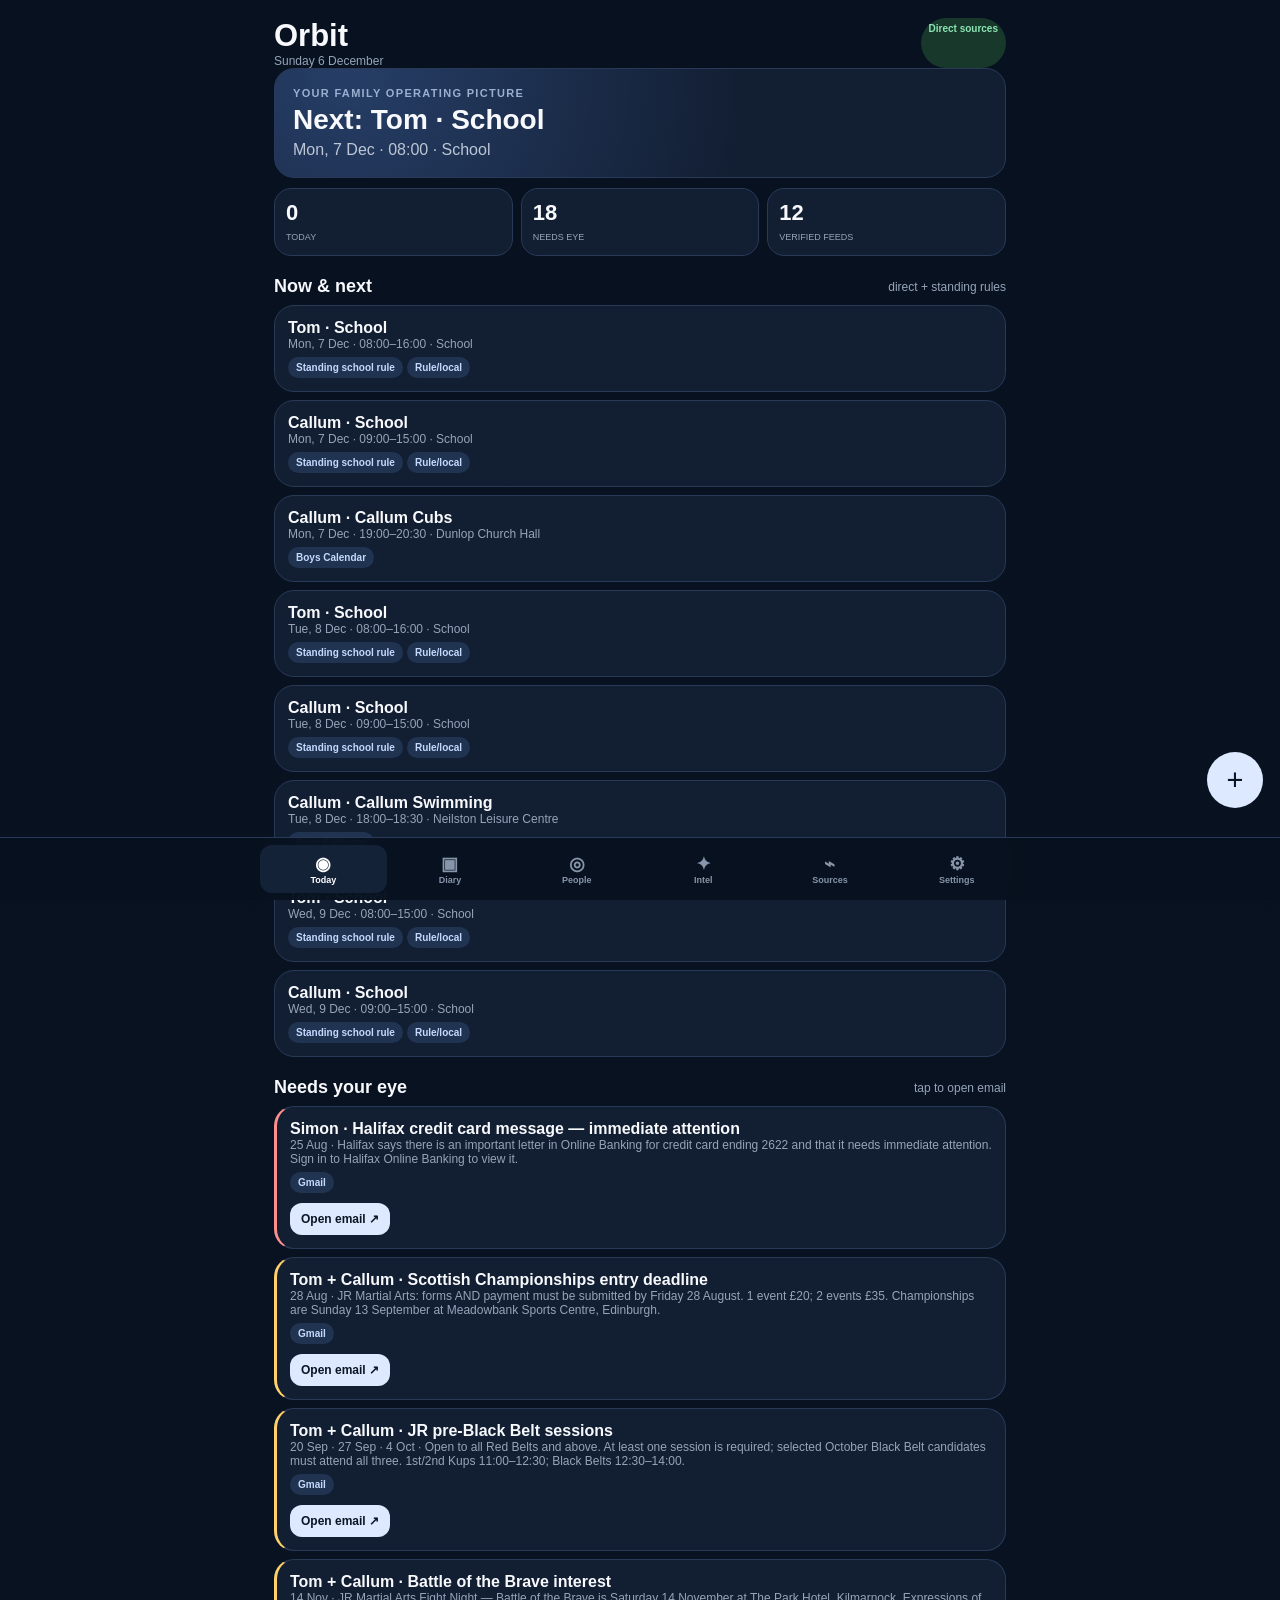
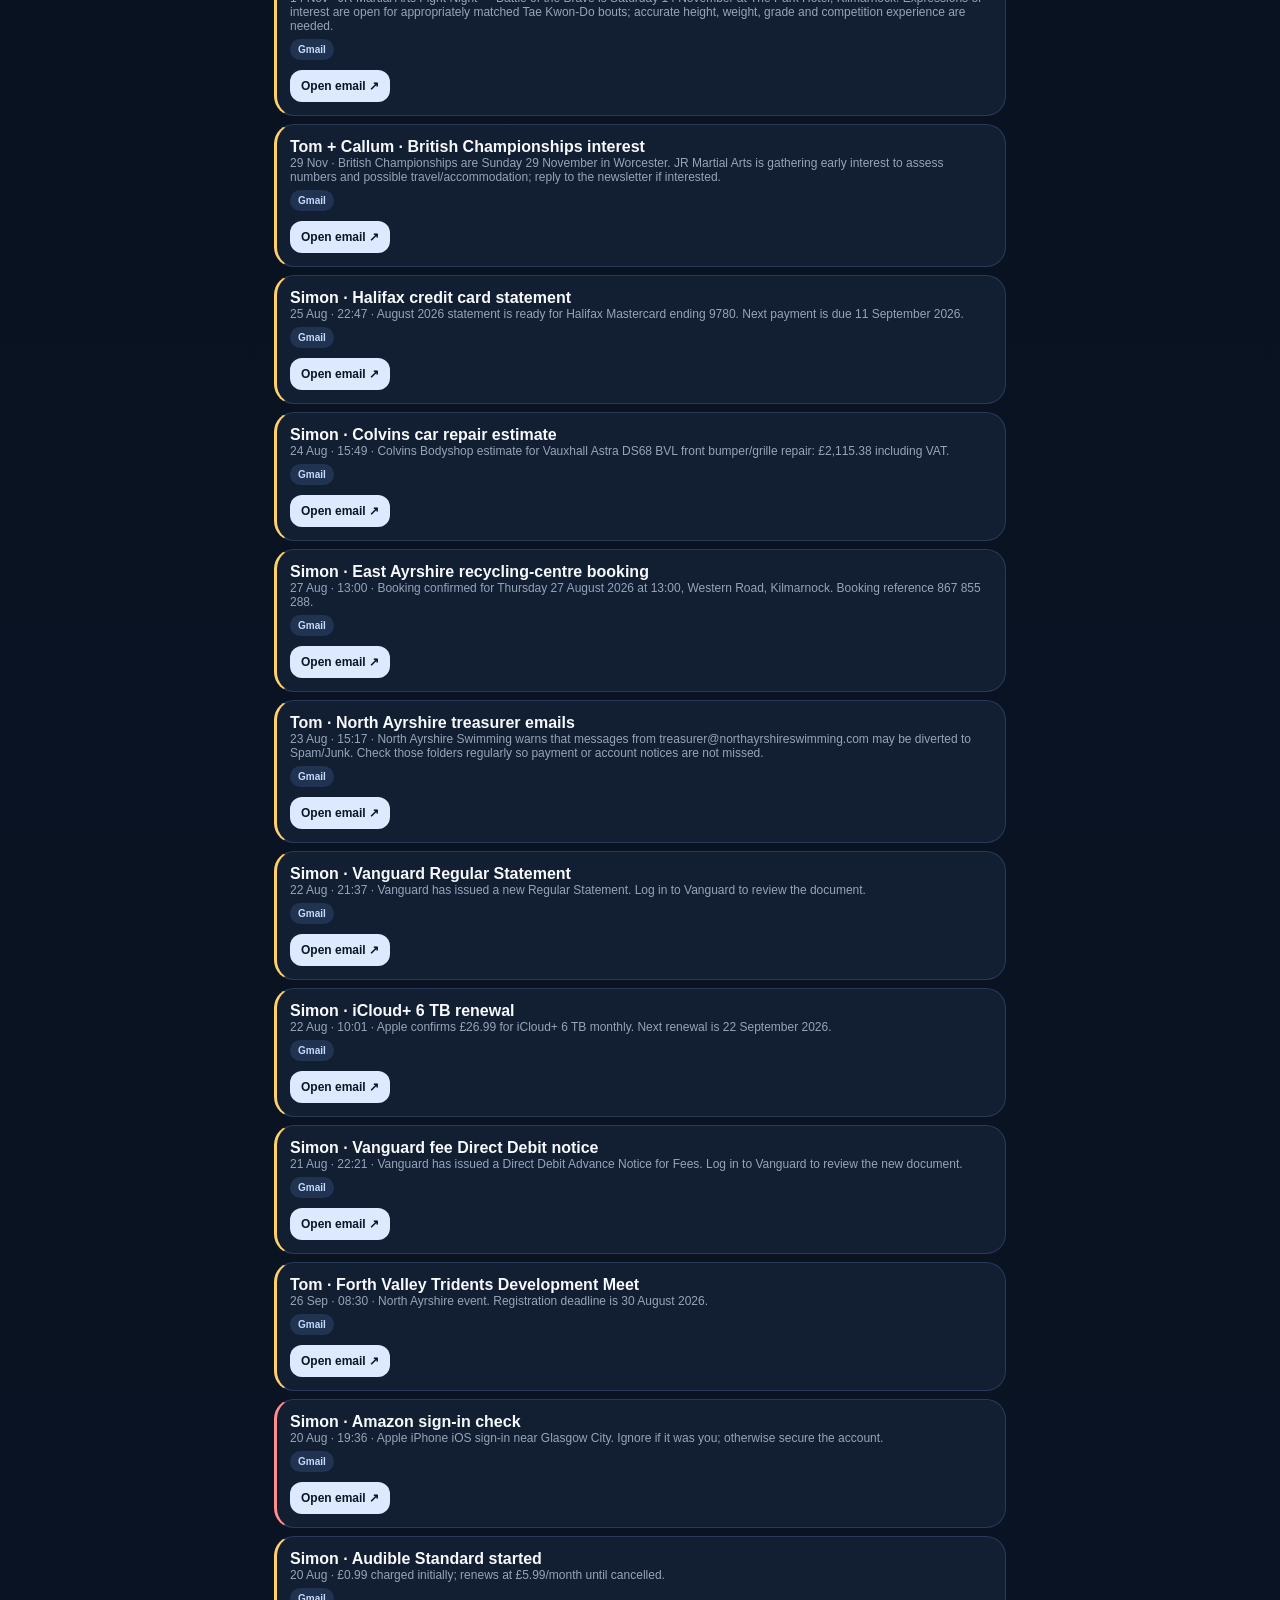
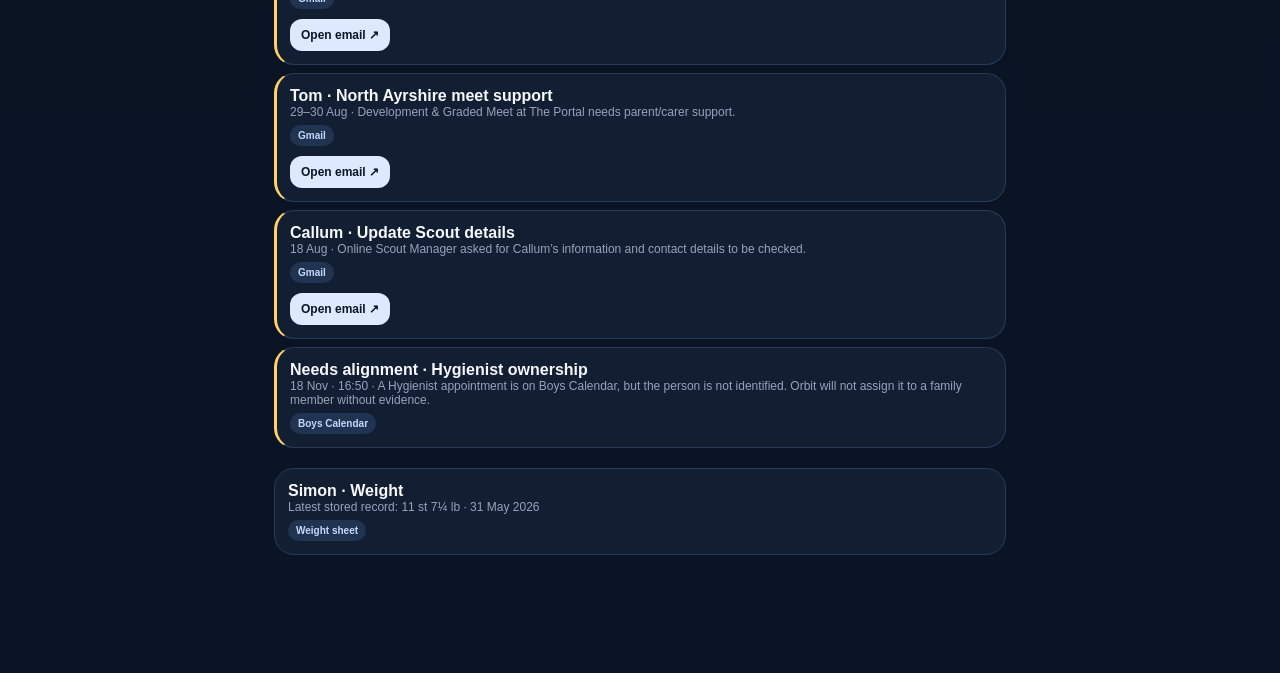
==== commit c312068d: "Orbit data sync: add Halifax 2622 urgent message" ====
--- a/index.html
+++ b/index.html
@@ -17,7 +17,7 @@
 ev('2026-08-31','15:00','16:30','Callum with Graham - homework club','','Callum','Team Lee');add('2026-09-05T00:00:00','2026-09-05T01:00:00','Ben’s birthday','','Family','Team Lee');ev('2026-09-11','11:00','12:00','Meter readings to be submitted before 13th','','Simon','Team Lee');add('2026-10-15T00:00:00','2026-10-15T01:00:00','Cian’s birthday','','Family','Team Lee');ev('2026-12-11','11:00','12:00','Meter readings to be submitted before 13th','','Simon','Team Lee');ev('2026-12-21','09:00','10:00','Christine’s birthday 67','','Family','Team Lee');ev('2026-12-31','18:05','19:05','Tom birthday / born 18.09hrs','','Tom','Team Lee');ev('2027-02-21','13:00','14:00','Kieron birthday','','Family','Team Lee');ev('2027-02-26','13:00','14:00','Sophia birthday','','Family','Team Lee');ev('2027-03-01','13:00','14:00','Adam birthday','','Family','Team Lee');ev('2027-03-11','11:00','12:00','Meter readings to be submitted before 13th','','Simon','Team Lee');add('2027-04-15T00:00:00','2027-04-15T01:00:00','M&M anniversary','','Family','Team Lee');ev('2027-05-24','08:00','09:00','Conor birthday','','Family','Team Lee');ev('2027-06-11','11:00','12:00','Meter readings to be submitted before 13th','','Simon','Team Lee');add('2027-06-21T00:00:00','2027-06-22T00:00:00','Melanie birthday','','Family','Team Lee');
 add('2026-08-25T16:00:00','2026-08-25T17:00:00','Test h','','Simon','Simon');
 add('2026-09-08T00:00:00','2026-09-09T00:00:00','House Insurance Ends','','Simon','Simon');['2026-09-15','2026-10-15','2026-11-15','2026-12-15','2027-01-15','2027-02-15','2027-03-15','2027-04-15','2027-05-15','2027-06-15'].forEach(d=>add(d+'T00:00:00',new Date(new Date(d+'T00:00:00').getTime()+86400000).toISOString().slice(0,19),'Pay Day 👍','BBC','Simon','Simon'));
-const I=[{owner:'Tom + Callum',kind:'action',title:'Scottish Championships entry deadline',date:'28 Aug',text:'JR Martial Arts: forms AND payment must be submitted by Friday 28 August. 1 event £20; 2 events £35. Championships are Sunday 13 September at Meadowbank Sports Centre, Edinburgh.',source:'Gmail',url:'https://mail.google.com/mail/#all/1a03dadda49ba2f6'},{owner:'Tom + Callum',kind:'action',title:'JR pre-Black Belt sessions',date:'20 Sep · 27 Sep · 4 Oct',text:'Open to all Red Belts and above. At least one session is required; selected October Black Belt candidates must attend all three. 1st/2nd Kups 11:00–12:30; Black Belts 12:30–14:00.',source:'Gmail',url:'https://mail.google.com/mail/#all/1a03dadda49ba2f6'},{owner:'Tom + Callum',kind:'action',title:'Battle of the Brave interest',date:'14 Nov',text:'JR Martial Arts Fight Night — Battle of the Brave is Saturday 14 November at The Park Hotel, Kilmarnock. Expressions of interest are open for appropriately matched Tae Kwon-Do bouts; accurate height, weight, grade and competition experience are needed.',source:'Gmail',url:'https://mail.google.com/mail/#all/1a03dadda49ba2f6'},{owner:'Tom + Callum',kind:'action',title:'British Championships interest',date:'29 Nov',text:'British Championships are Sunday 29 November in Worcester. JR Martial Arts is gathering early interest to assess numbers and possible travel/accommodation; reply to the newsletter if interested.',source:'Gmail',url:'https://mail.google.com/mail/#all/1a03dadda49ba2f6'},{owner:'Tom + Callum',kind:'info',title:'JR Martial Arts Direct Debit',date:'1 Sep',text:'£88.20 Momentum membership Direct Debit is due on or shortly after 1 September 2026 from Bank of Scotland account ending 61.',source:'Gmail',url:'https://mail.google.com/mail/#all/1a03d793cdfcf166'},{owner:'Simon',kind:'action',title:'Halifax credit card statement',date:'25 Aug · 22:47',text:'August 2026 statement is ready for Halifax Mastercard ending 9780. Next payment is due 11 September 2026.',source:'Gmail',url:'https://mail.google.com/mail/#all/1a03ae4d1b01f1db'},{owner:'Simon',kind:'info',title:'DVLA vehicle tax confirmed',date:'25 Aug · 16:57',text:'Vehicle SH71 KBZ successfully taxed for 12 months. £200 paid.',source:'Gmail',url:'https://mail.google.com/mail/#all/1a039a54d1a3cbfa'},{owner:'Simon',kind:'action',title:'Colvins car repair estimate',date:'24 Aug · 15:49',text:'Colvins Bodyshop estimate for Vauxhall Astra DS68 BVL front bumper/grille repair: £2,115.38 including VAT.',source:'Gmail',url:'https://mail.google.com/mail/#all/1a0343fef61e67c8'},{owner:'Simon',kind:'action',title:'East Ayrshire recycling-centre booking',date:'27 Aug · 13:00',text:'Booking confirmed for Thursday 27 August 2026 at 13:00, Western Road, Kilmarnock. Booking reference 867 855 288.',source:'Gmail',url:'https://mail.google.com/mail/#all/1a032f0f66b4eddf'},{owner:'Tom',kind:'action',title:'North Ayrshire treasurer emails',date:'23 Aug · 15:17',text:'North Ayrshire Swimming warns that messages from treasurer@northayrshireswimming.com may be diverted to Spam/Junk. Check those folders regularly so payment or account notices are not missed.',source:'Gmail',url:'https://mail.google.com/mail/#all/1a02efbccbc00d23'},{owner:'Simon',kind:'action',title:'Vanguard Regular Statement',date:'22 Aug · 21:37',text:'Vanguard has issued a new Regular Statement. Log in to Vanguard to review the document.',source:'Gmail',url:'https://mail.google.com/mail/#all/1a02b30fc678abc6'},{owner:'Simon',kind:'action',title:'iCloud+ 6 TB renewal',date:'22 Aug · 10:01',text:'Apple confirms £26.99 for iCloud+ 6 TB monthly. Next renewal is 22 September 2026.',source:'Gmail',url:'https://mail.google.com/mail/#all/1a028b428b4ffae1'},{owner:'Simon',kind:'action',title:'Vanguard fee Direct Debit notice',date:'21 Aug · 22:21',text:'Vanguard has issued a Direct Debit Advance Notice for Fees. Log in to Vanguard to review the new document.',source:'Gmail',url:'https://mail.google.com/mail/#all/1a026331dbe3ffa4'},{owner:'Tom',kind:'action',title:'Forth Valley Tridents Development Meet',date:'26 Sep · 08:30',text:'North Ayrshire event. Registration deadline is 30 August 2026.',source:'Gmail',url:'https://mail.google.com/mail/#all/1a0234a037a43854'},{owner:'Simon',kind:'alert',title:'Amazon sign-in check',date:'20 Aug · 19:36',text:'Apple iPhone iOS sign-in near Glasgow City. Ignore if it was you; otherwise secure the account.',source:'Gmail',url:'https://mail.google.com/mail/#all/1a020759ef136652'},{owner:'Simon',kind:'action',title:'Audible Standard started',date:'20 Aug',text:'£0.99 charged initially; renews at £5.99/month until cancelled.',source:'Gmail',url:'https://mail.google.com/mail/#all/1a0207651e1bb5e5'},{owner:'Tom',kind:'action',title:'North Ayrshire meet support',date:'29–30 Aug',text:'Development & Graded Meet at The Portal needs parent/carer support.',source:'Gmail',url:'https://mail.google.com/mail/#all/1a019df9433f6335'},{owner:'Callum',kind:'action',title:'Update Scout details',date:'18 Aug',text:'Online Scout Manager asked for Callum’s information and contact details to be checked.',source:'Gmail',url:'https://mail.google.com/mail/#all/1a0152496f662efd'},{owner:'Needs alignment',kind:'action',title:'Hygienist ownership',date:'18 Nov · 16:50',text:'A Hygienist appointment is on Boys Calendar, but the person is not identified. Orbit will not assign it to a family member without evidence.',source:'Boys Calendar'},{owner:'Simon',kind:'info',title:'Latest recorded weight',date:'31 May',text:'11 st 7¼ lb; previous entry 11 st 8 lb on 20 May.',source:'Weight'}];
+const I=[{owner:'Simon',kind:'alert',title:'Halifax credit card message — immediate attention',date:'25 Aug',text:'Halifax says there is an important letter in Online Banking for credit card ending 2622 and that it needs immediate attention. Sign in to Halifax Online Banking to view it.',source:'Gmail',url:'https://mail.google.com/mail/#all/1a040861dfecea35'},{owner:'Tom + Callum',kind:'action',title:'Scottish Championships entry deadline',date:'28 Aug',text:'JR Martial Arts: forms AND payment must be submitted by Friday 28 August. 1 event £20; 2 events £35. Championships are Sunday 13 September at Meadowbank Sports Centre, Edinburgh.',source:'Gmail',url:'https://mail.google.com/mail/#all/1a03dadda49ba2f6'},{owner:'Tom + Callum',kind:'action',title:'JR pre-Black Belt sessions',date:'20 Sep · 27 Sep · 4 Oct',text:'Open to all Red Belts and above. At least one session is required; selected October Black Belt candidates must attend all three. 1st/2nd Kups 11:00–12:30; Black Belts 12:30–14:00.',source:'Gmail',url:'https://mail.google.com/mail/#all/1a03dadda49ba2f6'},{owner:'Tom + Callum',kind:'action',title:'Battle of the Brave interest',date:'14 Nov',text:'JR Martial Arts Fight Night — Battle of the Brave is Saturday 14 November at The Park Hotel, Kilmarnock. Expressions of interest are open for appropriately matched Tae Kwon-Do bouts; accurate height, weight, grade and competition experience are needed.',source:'Gmail',url:'https://mail.google.com/mail/#all/1a03dadda49ba2f6'},{owner:'Tom + Callum',kind:'action',title:'British Championships interest',date:'29 Nov',text:'British Championships are Sunday 29 November in Worcester. JR Martial Arts is gathering early interest to assess numbers and possible travel/accommodation; reply to the newsletter if interested.',source:'Gmail',url:'https://mail.google.com/mail/#all/1a03dadda49ba2f6'},{owner:'Tom + Callum',kind:'info',title:'JR Martial Arts Direct Debit',date:'1 Sep',text:'£88.20 Momentum membership Direct Debit is due on or shortly after 1 September 2026 from Bank of Scotland account ending 61.',source:'Gmail',url:'https://mail.google.com/mail/#all/1a03d793cdfcf166'},{owner:'Simon',kind:'action',title:'Halifax credit card statement',date:'25 Aug · 22:47',text:'August 2026 statement is ready for Halifax Mastercard ending 9780. Next payment is due 11 September 2026.',source:'Gmail',url:'https://mail.google.com/mail/#all/1a03ae4d1b01f1db'},{owner:'Simon',kind:'info',title:'DVLA vehicle tax confirmed',date:'25 Aug · 16:57',text:'Vehicle SH71 KBZ successfully taxed for 12 months. £200 paid.',source:'Gmail',url:'https://mail.google.com/mail/#all/1a039a54d1a3cbfa'},{owner:'Simon',kind:'action',title:'Colvins car repair estimate',date:'24 Aug · 15:49',text:'Colvins Bodyshop estimate for Vauxhall Astra DS68 BVL front bumper/grille repair: £2,115.38 including VAT.',source:'Gmail',url:'https://mail.google.com/mail/#all/1a0343fef61e67c8'},{owner:'Simon',kind:'action',title:'East Ayrshire recycling-centre booking',date:'27 Aug · 13:00',text:'Booking confirmed for Thursday 27 August 2026 at 13:00, Western Road, Kilmarnock. Booking reference 867 855 288.',source:'Gmail',url:'https://mail.google.com/mail/#all/1a032f0f66b4eddf'},{owner:'Tom',kind:'action',title:'North Ayrshire treasurer emails',date:'23 Aug · 15:17',text:'North Ayrshire Swimming warns that messages from treasurer@northayrshireswimming.com may be diverted to Spam/Junk. Check those folders regularly so payment or account notices are not missed.',source:'Gmail',url:'https://mail.google.com/mail/#all/1a02efbccbc00d23'},{owner:'Simon',kind:'action',title:'Vanguard Regular Statement',date:'22 Aug · 21:37',text:'Vanguard has issued a new Regular Statement. Log in to Vanguard to review the document.',source:'Gmail',url:'https://mail.google.com/mail/#all/1a02b30fc678abc6'},{owner:'Simon',kind:'action',title:'iCloud+ 6 TB renewal',date:'22 Aug · 10:01',text:'Apple confirms £26.99 for iCloud+ 6 TB monthly. Next renewal is 22 September 2026.',source:'Gmail',url:'https://mail.google.com/mail/#all/1a028b428b4ffae1'},{owner:'Simon',kind:'action',title:'Vanguard fee Direct Debit notice',date:'21 Aug · 22:21',text:'Vanguard has issued a Direct Debit Advance Notice for Fees. Log in to Vanguard to review the new document.',source:'Gmail',url:'https://mail.google.com/mail/#all/1a026331dbe3ffa4'},{owner:'Tom',kind:'action',title:'Forth Valley Tridents Development Meet',date:'26 Sep · 08:30',text:'North Ayrshire event. Registration deadline is 30 August 2026.',source:'Gmail',url:'https://mail.google.com/mail/#all/1a0234a037a43854'},{owner:'Simon',kind:'alert',title:'Amazon sign-in check',date:'20 Aug · 19:36',text:'Apple iPhone iOS sign-in near Glasgow City. Ignore if it was you; otherwise secure the account.',source:'Gmail',url:'https://mail.google.com/mail/#all/1a020759ef136652'},{owner:'Simon',kind:'action',title:'Audible Standard started',date:'20 Aug',text:'£0.99 charged initially; renews at £5.99/month until cancelled.',source:'Gmail',url:'https://mail.google.com/mail/#all/1a0207651e1bb5e5'},{owner:'Tom',kind:'action',title:'North Ayrshire meet support',date:'29–30 Aug',text:'Development & Graded Meet at The Portal needs parent/carer support.',source:'Gmail',url:'https://mail.google.com/mail/#all/1a019df9433f6335'},{owner:'Callum',kind:'action',title:'Update Scout details',date:'18 Aug',text:'Online Scout Manager asked for Callum’s information and contact details to be checked.',source:'Gmail',url:'https://mail.google.com/mail/#all/1a0152496f662efd'},{owner:'Needs alignment',kind:'action',title:'Hygienist ownership',date:'18 Nov · 16:50',text:'A Hygienist appointment is on Boys Calendar, but the person is not identified. Orbit will not assign it to a family member without evidence.',source:'Boys Calendar'},{owner:'Simon',kind:'info',title:'Latest recorded weight',date:'31 May',text:'11 st 7¼ lb; previous entry 11 st 8 lb on 20 May.',source:'Weight'}];
 const S=[['🗑️','Bins','Connected direct calendar · healthy'],['📅','Boys Calendar','Cubs, swimming and family reminders · healthy'],['⚽️','SAFC 2016 via Heja','Callum football · healthy'],['⚽️','Stewarton Annick 2013 via Heja','Tom football · healthy'],['🏠','No. 33','Connected direct calendar · healthy'],['👪','Team Lee','Family dates and household reminders · healthy'],['👪','Family','Connected direct calendar · healthy'],['🔴','Crewe Alexandra','Simon fixture feed · healthy'],['🏅','Sport','Connected direct calendar · healthy'],['👤','Simon','Personal and household reminders · healthy'],['✉️','Gmail','Planning, bookings and action evidence · healthy'],['⚖️','Weight','Latest 31 May · healthy']];
 const P=['Simon','Annie','Tom','Callum'];const RULES=['Danielle / hair → Annie','North Ayrshire swimming → Tom','Scouts → Tom','Cubs → Callum','Swimming → Tom; Neilston/Barrhead → Callum','2013 football → Tom','2016 football → Callum','Generic school → Tom + Callum','TKD → Tom + Callum','Crewe → Simon','Work / BBC → Simon','Shopping / deliveries → Simon','Banking / subscriptions → Simon','Home / repairs → Simon','Pets / vet → Simon','Restaurants / meals → Simon','Household / car / travel → Family / Simon + Annie','Unclear medical → ask'];
 const OFF='kids off,school holiday,school holidays,no school,school closed,inset,in-service,in service,holiday';const DEFAULTS={Callum:{enabled:true,start:'09:00',end:'15:00',shortEnd:'15:00',days:[1,2,3,4,5],shortDays:[],offWords:OFF},Tom:{enabled:true,start:'08:00',end:'16:00',shortEnd:'15:00',days:[1,2,3,4,5],shortDays:[3,5],offWords:OFF}};
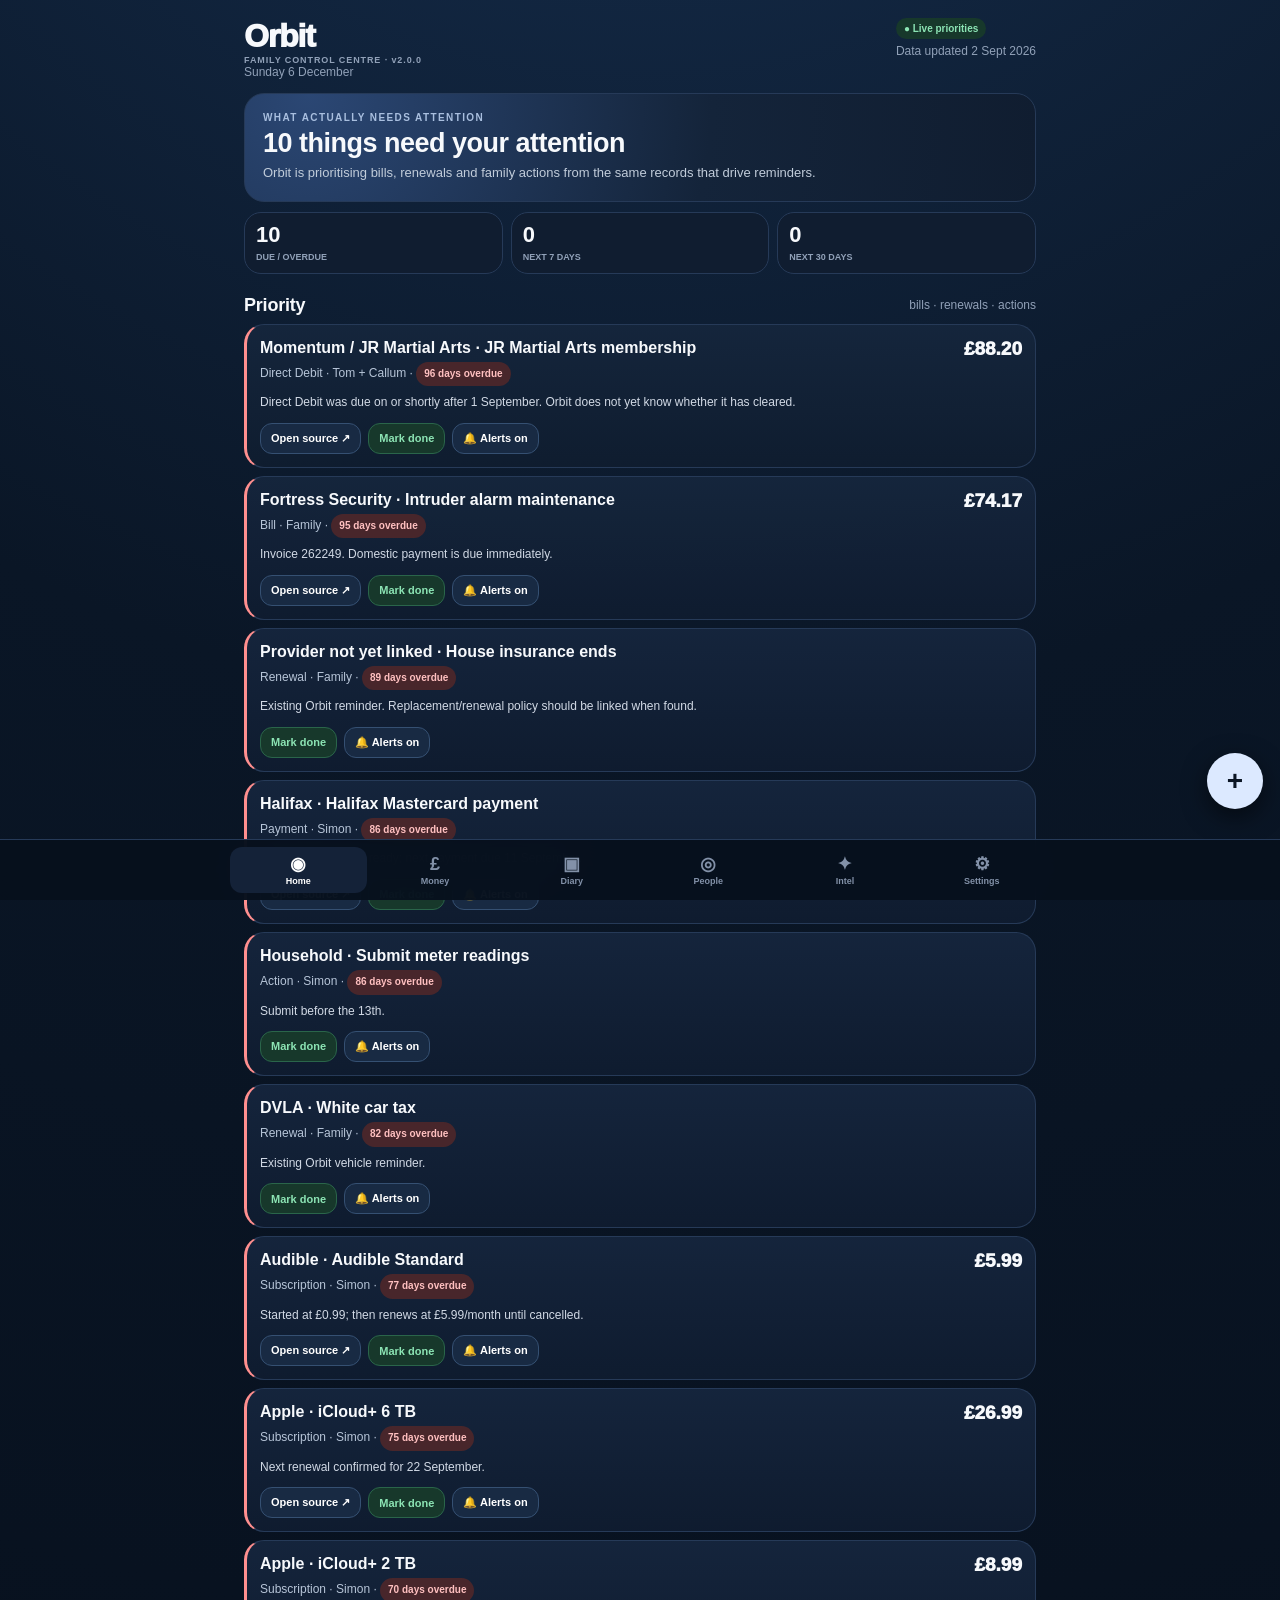
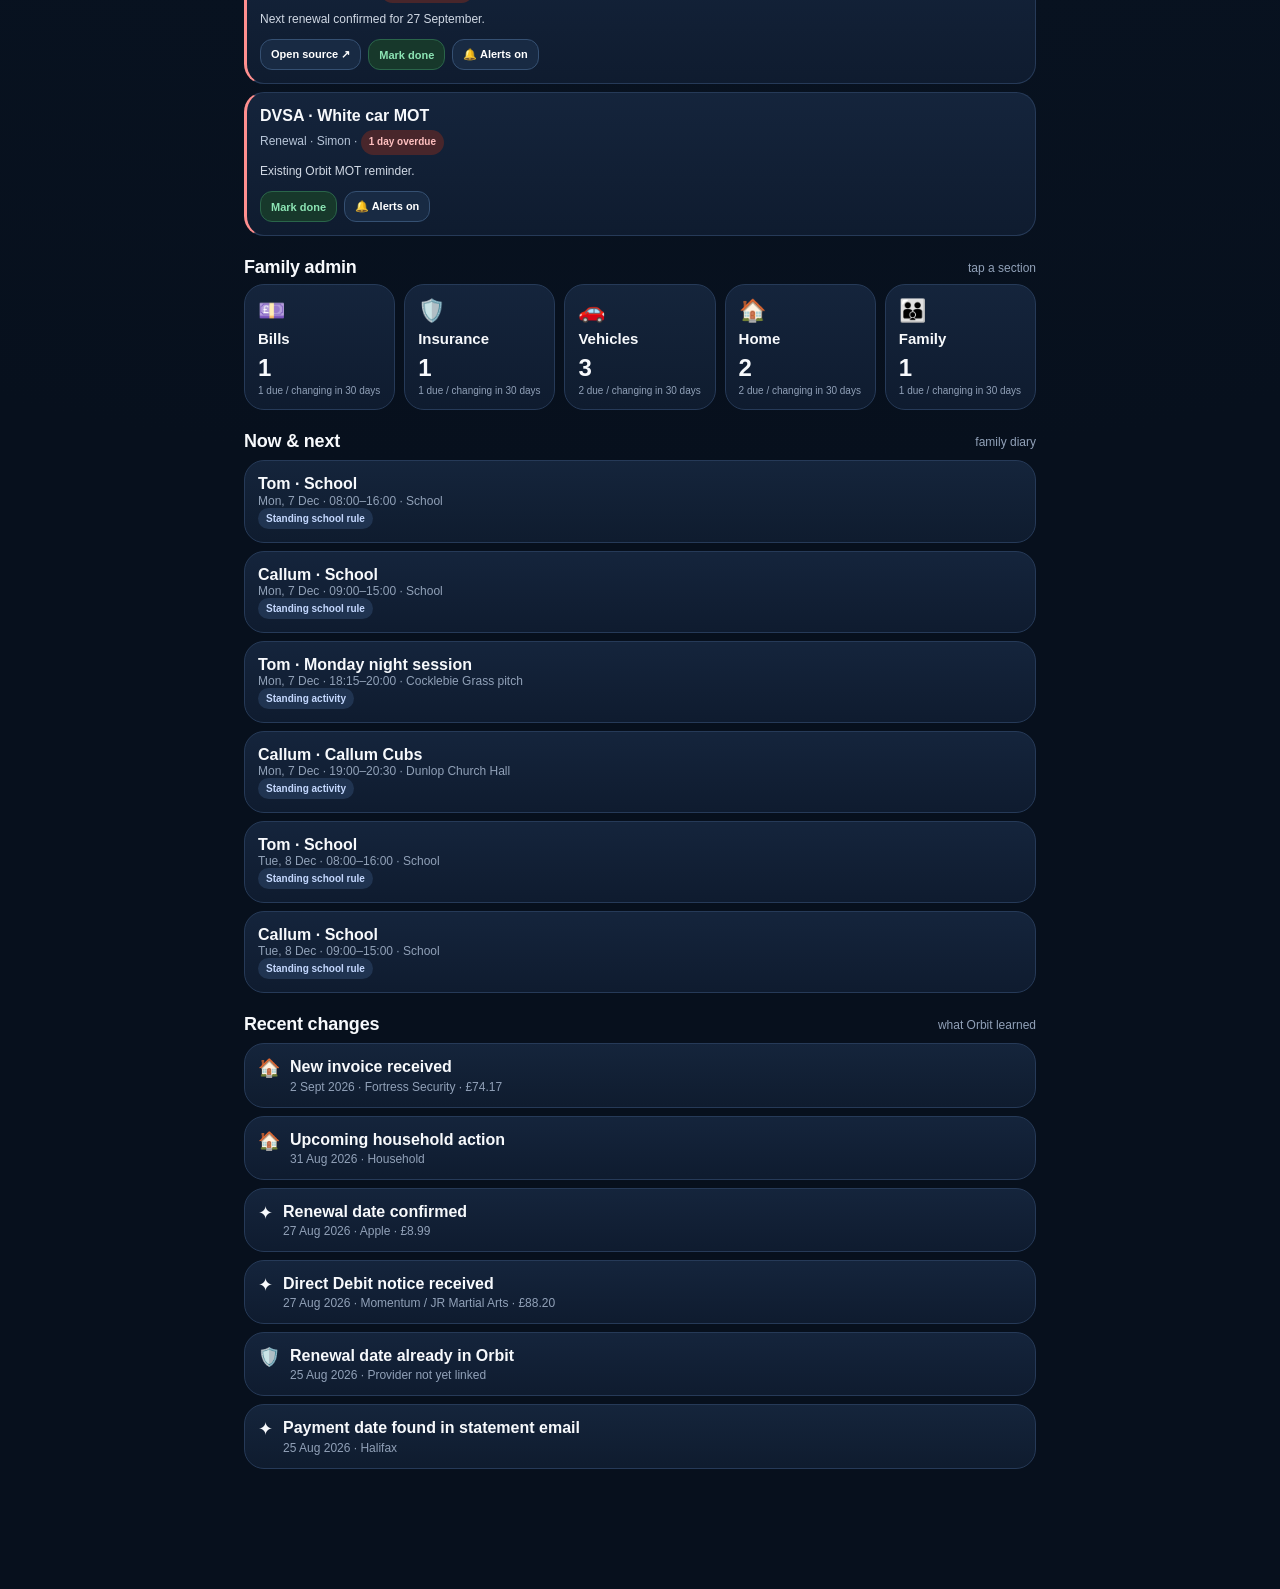
==== commit fa8def5b: "Orbit 2.0: make family control centre the main dashboard" ====
--- a/index.html
+++ b/index.html
@@ -1,30 +1,9 @@
-<!doctype html><html><head><meta charset="utf-8"><meta name="viewport" content="width=device-width,initial-scale=1,viewport-fit=cover"><meta name="theme-color" content="#08111f"><meta name="apple-mobile-web-app-capable" content="yes"><title>Orbit</title><style>
-:root{--b:#08111f;--c:#121e32;--l:#283a58;--t:#f7f9fc;--m:#96a4b9;--g:#68d89f;--y:#ffd06b;--r:#ff8f8f}*{box-sizing:border-box;-webkit-tap-highlight-color:transparent}body{margin:0;background:linear-gradient(#08111f,#0b1424);color:var(--t);font-family:-apple-system,BlinkMacSystemFont,"SF Pro Display",sans-serif}.app{max-width:760px;margin:auto;padding:18px 14px 110px}.top,.head,.row,.toggle{display:flex;justify-content:space-between;gap:10px}.brand{font-size:31px;font-weight:900}.sub,.meta,.small{color:var(--m);font-size:12px}.badge,.pill{display:inline-block;border-radius:99px;padding:5px 8px;font-size:10px;font-weight:800;background:#203451;color:#c5d9ff}.badge,.pill.now{background:#17382b;color:#8ce4b4}.hero,.card,.person,.src,.setting{background:var(--c);border:1px solid var(--l);border-radius:20px}.hero{padding:18px;background:radial-gradient(circle at 10% 0,#263e67,#121e32 60%)}.hero h1{font-size:28px;margin:5px 0}.hero p{margin:0;color:#bcc6d5}.ey{font-size:11px;letter-spacing:.12em;text-transform:uppercase;color:#9ab0d0;font-weight:800}.metrics{display:grid;grid-template-columns:repeat(3,1fr);gap:8px;margin:10px 0 18px}.metric{background:var(--c);border:1px solid var(--l);border-radius:17px;padding:11px}.metric b{font-size:22px;display:block}.metric span{font-size:9px;color:var(--m);text-transform:uppercase}.section{margin-top:20px}.head{align-items:center}.head h2{margin:0;font-size:18px}.card,.setting{padding:13px;margin:8px 0}.title{font-weight:850}.pill{margin:6px 4px 0 0}.card.now,.person.now{border-left:4px solid var(--g);background:#132638}.action{border-left:3px solid var(--y)}.alert{border-left:3px solid var(--r)}.people{display:grid;grid-template-columns:repeat(2,1fr);gap:9px}.person{padding:13px}.avatar{width:40px;height:40px;border-radius:50%;background:#243858;display:grid;place-items:center;font-weight:900}.srcs{display:grid;gap:8px}.src{display:grid;grid-template-columns:38px 1fr auto;align-items:center;gap:9px;padding:10px}.ico{width:38px;height:38px;border-radius:12px;background:#203451;display:grid;place-items:center}.dot{width:9px;height:9px;border-radius:50%;background:var(--g)}.view{display:none}.view.active{display:block}.search,input,textarea,select{width:100%;background:#0c1728;color:white;border:1px solid var(--l);border-radius:14px;padding:12px;font:inherit}.search{margin-bottom:10px}.nav{position:fixed;left:0;right:0;bottom:0;background:#08111ff2;backdrop-filter:blur(18px);border-top:1px solid var(--l);padding:7px 8px calc(7px + env(safe-area-inset-bottom));z-index:20}.navin{max-width:760px;margin:auto;display:grid;grid-template-columns:repeat(6,1fr)}.nav button{border:0;background:transparent;color:#8795aa;padding:8px 2px;border-radius:12px;font-size:9px;font-weight:800}.nav button span{display:block;font-size:18px}.nav button.active{color:white;background:#142238}.fab{position:fixed;right:17px;bottom:92px;width:56px;height:56px;border:0;border-radius:50%;background:#dce9ff;color:#0b1524;font-size:29px;z-index:19}.sheet{position:fixed;inset:0;background:#000b;display:none;align-items:flex-end;z-index:40}.sheet.open{display:flex}.panel{width:100%;max-width:760px;margin:auto;background:#111a2b;border:1px solid var(--l);border-radius:27px 27px 0 0;padding:17px 15px calc(18px + env(safe-area-inset-bottom));max-height:88dvh;overflow:auto}.field{margin:10px 0}.btns,.grid2{display:grid;grid-template-columns:1fr 1fr;gap:8px}.btn{border:0;border-radius:14px;padding:12px;font-weight:850}.pri{background:#dce9ff;color:#0b1524}.sec{background:#22314a;color:white}.mailLink{display:inline-block;margin-top:10px;text-decoration:none;background:#dce9ff;color:#0b1524;border-radius:12px;padding:9px 11px;font-size:12px;font-weight:850}.toggle{align-items:center}.toggle input{width:auto;transform:scale(1.25)}.days{display:grid;grid-template-columns:repeat(7,1fr);gap:5px;margin-top:8px}.day{border:1px solid var(--l);background:#0c1728;color:#cbd7ea;border-radius:10px;padding:8px 2px;text-align:center;font-size:11px}.day.on{background:#203b63;color:white;border-color:#5474a8}.ruleRow{padding:8px 0;border-bottom:1px solid #20304a}.ruleRow:last-child{border:0}</style></head><body>
-<div class="app"><div class="top"><div><div class="brand">Orbit</div><div class="sub" id="date"></div></div><div class="badge">Direct sources</div></div>
-<main id="today" class="view active"><div class="hero"><div class="ey">Your family operating picture</div><h1 id="hero">Loading…</h1><p id="herop"></p></div><div class="metrics"><div class="metric"><b id="tc">0</b><span>Today</span></div><div class="metric"><b id="ac">0</b><span>Needs eye</span></div><div class="metric"><b>12</b><span>Verified feeds</span></div></div><div class="section"><div class="head"><h2>Now & next</h2><span class="small">direct + standing rules</span></div><div id="next"></div></div><div class="section"><div class="head"><h2>Needs your eye</h2><span class="small">tap to open email</span></div><div id="att"></div></div><div class="section"><div class="card"><div class="title">Simon · Weight</div><div class="meta">Latest stored record: 11 st 7¼ lb · 31 May 2026</div><span class="pill">Weight sheet</span></div></div></main>
-<main id="diary" class="view"><input class="search" id="q" placeholder="Search diary, person, place or source"><div id="diaryList"></div></main><main id="people" class="view"><div class="head"><h2>People</h2><span class="small">where they are / next</span></div><div class="people" id="peopleGrid"></div></main><main id="intel" class="view"><div class="head"><h2>Intel</h2><span class="small">Gmail links included</span></div><div id="intelList"></div></main><main id="sources" class="view"><div class="head"><h2>Sources</h2><span class="small">Master excluded</span></div><div class="srcs" id="srcs"></div></main><main id="settings" class="view"><div class="head"><h2>Settings</h2><span class="small">standing rules</span></div><div id="schoolEditors"></div><div class="setting"><div class="title">Standing ownership rules</div><div id="ruleList" class="meta"></div></div></main></div>
-<button class="fab" id="add">+</button><nav class="nav"><div class="navin"><button class="active" data-v="today"><span>◉</span>Today</button><button data-v="diary"><span>▣</span>Diary</button><button data-v="people"><span>◎</span>People</button><button data-v="intel"><span>✦</span>Intel</button><button data-v="sources"><span>⌁</span>Sources</button><button data-v="settings"><span>⚙</span>Settings</button></div></nav>
-<div class="sheet" id="sheet"><div class="panel"><h2>Add to Orbit</h2><div class="field"><input id="ft" placeholder="What?"></div><div class="field"><input id="fw" type="datetime-local"></div><div class="field"><select id="fp"><option>Family</option><option>Simon</option><option>Annie</option><option>Tom</option><option>Callum</option></select></div><div class="field"><input id="fl" placeholder="Place"></div><div class="field"><textarea id="fn" placeholder="Paste a WhatsApp/chat/email note"></textarea></div><div class="btns"><button class="btn sec" id="cancel">Cancel</button><button class="btn pri" id="save">Save on phone</button></div></div></div>
-<script>
-const E=[];const add=(s,e,t,p,o,src,derived=false)=>E.push({start:s,end:e,title:t,place:p||'',owner:o,source:src,derived});const ev=(d,a,b,t,p,o,src)=>add(d+'T'+a+':00',d+'T'+b+':00',t,p,o,src);
-function weekly(start,end,wd,time1,time2,title,place,owner,source){let d=new Date(start+'T12:00:00');let z=new Date(end+'T12:00:00');while(d.getDay()!=wd)d.setDate(d.getDate()+1);for(;d<=z;d.setDate(d.getDate()+7)){let ds=d.toISOString().slice(0,10);ev(ds,time1,time2,title,place,owner,source)}}
-weekly('2026-08-24','2027-06-28',1,'19:00','20:30','Callum Cubs','Dunlop Church Hall','Callum','Boys Calendar');
-weekly('2026-08-25','2027-06-29',2,'18:00','18:30','Callum Swimming','Neilston Leisure Centre','Callum','Boys Calendar');
-ev('2026-09-10','17:30','18:30','Meet Callum’s teacher 5.30-5.50','','Family','Boys Calendar');ev('2026-09-14','18:15','19:15','Danielle 6.15pm','','Annie','Boys Calendar');ev('2026-09-15','09:00','10:00','Car tax up white car','','Family','Boys Calendar');ev('2026-09-19','12:00','13:00','Night out fiona and maria etc','','Family','Boys Calendar');ev('2026-10-20','18:15','19:15','Danielle 6.15pm','','Annie','Boys Calendar');ev('2026-11-24','18:15','19:15','Danielle 6.15pm','','Annie','Boys Calendar');ev('2026-12-21','18:15','19:15','Danielle 6.15pm','','Annie','Boys Calendar');ev('2026-10-14','08:00','09:00','Lewis birthday','','Family','Boys Calendar');add('2026-11-13T12:00:00','2026-11-15T12:00:00','Lochgoilhead camp','','Callum','Boys Calendar');ev('2026-11-18','16:50','17:50','Hygienist','','Needs alignment','Boys Calendar');ev('2026-12-05','09:00','10:00','MOT up white car','','Simon','Boys Calendar');ev('2027-02-15','16:45','17:45','Dentist all of us','','Family','Boys Calendar');ev('2027-04-04','18:00','19:00','Vickie’s birthday village hall','','Family','Boys Calendar');
-ev('2026-08-22','10:00','11:30','Delta vs Cambusdoon Rovers','Carrick Academy','Callum','SAFC 2016 via Heja');weekly('2026-08-26','2027-06-16',3,'18:00','19:00','Wednesday Training','Rose Riley Sports Centre','Callum','SAFC 2016 via Heja');weekly('2026-08-27','2027-06-17',4,'18:00','19:30','Thursday Training','Stewarton Academy','Callum','SAFC 2016 via Heja');ev('2026-08-29','09:25','10:30','Delta vs Shortlees United 2','St Joseph’s Academy','Callum','SAFC 2016 via Heja');ev('2026-09-06','12:00','15:00','Dunlop Fun Run','Dunlop','Callum','SAFC 2016 via Heja');
-ev('2026-08-22','10:30','12:45','vs Auchinleck Talbot','Auchinleck Leisure Centre','Tom','Stewarton Annick 2013 via Heja');['2026-08-24','2026-08-31','2026-09-07','2026-09-14','2026-09-21','2026-09-28'].forEach(d=>ev(d,'18:15','20:00','Monday night session','Cocklebie Grass pitch','Tom','Stewarton Annick 2013 via Heja'));['2026-08-26','2026-09-02','2026-09-09','2026-09-16','2026-09-23','2026-09-30','2026-10-07'].forEach(d=>ev(d,'19:00','21:00','Wednesday night session','Rose Reilly Sports Centre','Tom','Stewarton Annick 2013 via Heja'));ev('2026-08-29','11:45','14:00','vs Ayr Thistle','Rose Reilly Sports Centre','Tom','Stewarton Annick 2013 via Heja');
-const CF=[['2026-08-22','15:00','17:00','Crewe Alexandra - Northampton Town','Mornflake Stadium'],['2026-08-25','19:45','21:45','Barnsley - Crewe Alexandra','Oakwell'],['2026-08-29','12:30','14:30','Port Vale - Crewe Alexandra','Vale Park'],['2026-09-01','19:45','21:45','Crewe Alexandra - Walsall','Mornflake Stadium'],['2026-09-05','15:00','17:00','Crewe Alexandra - York City','Mornflake Stadium'],['2026-09-12','15:00','17:00','Colchester United - Crewe Alexandra','JobServe Community Stadium'],['2026-09-19','15:00','17:00','Crewe Alexandra - Shrewsbury Town','Mornflake Stadium'],['2026-09-22','19:00','21:00','Crewe Alexandra - Aston Villa U21','Mornflake Stadium'],['2026-09-26','15:00','17:00','Rotherham United - Crewe Alexandra','AESSEAL New York Stadium'],['2026-10-03','15:00','17:00','Crewe Alexandra - Bristol Rovers','Mornflake Stadium'],['2026-10-06','19:00','21:00','Blackpool - Crewe Alexandra','Bloomfield Road'],['2026-10-10','12:30','14:30','Swindon Town - Crewe Alexandra','The Nigel Eady County Ground'],['2026-10-17','15:00','17:00','Crewe Alexandra - Rochdale','Mornflake Stadium'],['2026-10-20','19:45','21:45','Exeter City - Crewe Alexandra','St. James Park'],['2026-10-24','15:00','17:00','Chesterfield - Crewe Alexandra','SMH Group Stadium'],['2026-10-31','15:00','17:00','Crewe Alexandra - Barnet','Mornflake Stadium'],['2026-11-10','19:00','21:00','Crewe Alexandra - Wigan Athletic','Mornflake Stadium'],['2026-11-14','15:00','17:00','Crewe Alexandra - Newport County','Mornflake Stadium'],['2026-11-21','12:30','14:30','Gillingham - Crewe Alexandra','MEMS Priestfield'],['2026-11-28','15:00','17:00','Crewe Alexandra - Grimsby Town','Mornflake Stadium'],['2026-12-01','19:45','21:45','Accrington Stanley - Crewe Alexandra','Wham Stadium'],['2026-12-12','15:00','17:00','Cheltenham Town - Crewe Alexandra','The Completely-Suzuki Stadium'],['2026-12-17','20:00','22:00','Crewe Alexandra - Salford City','Mornflake Stadium'],['2026-12-26','15:00','17:00','Fleetwood Town - Crewe Alexandra','Highbury Stadium, Fleetwood'],['2026-12-29','19:45','21:45','Crewe Alexandra - Tranmere Rovers','Mornflake Stadium'],['2027-01-01','15:00','17:00','Crewe Alexandra - Oldham Athletic','Mornflake Stadium'],['2027-01-09','15:00','17:00','Salford City - Crewe Alexandra','Peninsula Stadium'],['2027-01-16','15:00','17:00','Rochdale - Crewe Alexandra','Crown Oil Arena'],['2027-01-19','19:45','21:45','Crewe Alexandra - Exeter City','Mornflake Stadium'],['2027-01-23','15:00','17:00','Crewe Alexandra - Chesterfield','Mornflake Stadium'],['2027-01-30','15:00','17:00','Barnet - Crewe Alexandra','The Hive Stadium'],['2027-02-06','15:00','17:00','Crewe Alexandra - Port Vale','Mornflake Stadium'],['2027-02-09','19:45','21:45','Walsall - Crewe Alexandra','Poundland Bescot Stadium'],['2027-02-13','15:00','17:00','York City - Crewe Alexandra','LNER Community Stadium'],['2027-02-20','15:00','17:00','Crewe Alexandra - Colchester United','Mornflake Stadium'],['2027-02-27','15:00','17:00','Newport County - Crewe Alexandra','Rodney Parade'],['2027-03-06','15:00','17:00','Crewe Alexandra - Crawley Town','Mornflake Stadium'],['2027-03-13','15:00','17:00','Northampton Town - Crewe Alexandra','Sixfields Stadium'],['2027-03-20','15:00','17:00','Crewe Alexandra - Gillingham','Mornflake Stadium'],['2027-03-26','15:00','17:00','Oldham Athletic - Crewe Alexandra','Boundary Park'],['2027-03-29','15:00','17:00','Crewe Alexandra - Fleetwood Town','Mornflake Stadium'],['2027-04-03','15:00','17:00','Tranmere Rovers - Crewe Alexandra','Prenton Park'],['2027-04-10','15:00','17:00','Crewe Alexandra - Cheltenham Town','Mornflake Stadium'],['2027-04-13','19:45','21:45','Crewe Alexandra - Swindon Town','Mornflake Stadium'],['2027-04-17','15:00','17:00','Shrewsbury Town - Crewe Alexandra','The Croud Meadow'],['2027-04-24','15:00','17:00','Crewe Alexandra - Rotherham United','Mornflake Stadium'],['2027-04-27','19:45','21:45','Bristol Rovers - Crewe Alexandra','Memorial Stadium'],['2027-05-01','15:00','17:00','Grimsby Town - Crewe Alexandra','Blundell Park'],['2027-05-08','15:00','17:00','Crewe Alexandra - Accrington Stanley','Mornflake Stadium']];CF.forEach(x=>ev(x[0],x[1],x[2],x[3],x[4],'Simon','Crewe Alexandra'));
-ev('2026-08-31','15:00','16:30','Callum with Graham - homework club','','Callum','Team Lee');add('2026-09-05T00:00:00','2026-09-05T01:00:00','Ben’s birthday','','Family','Team Lee');ev('2026-09-11','11:00','12:00','Meter readings to be submitted before 13th','','Simon','Team Lee');add('2026-10-15T00:00:00','2026-10-15T01:00:00','Cian’s birthday','','Family','Team Lee');ev('2026-12-11','11:00','12:00','Meter readings to be submitted before 13th','','Simon','Team Lee');ev('2026-12-21','09:00','10:00','Christine’s birthday 67','','Family','Team Lee');ev('2026-12-31','18:05','19:05','Tom birthday / born 18.09hrs','','Tom','Team Lee');ev('2027-02-21','13:00','14:00','Kieron birthday','','Family','Team Lee');ev('2027-02-26','13:00','14:00','Sophia birthday','','Family','Team Lee');ev('2027-03-01','13:00','14:00','Adam birthday','','Family','Team Lee');ev('2027-03-11','11:00','12:00','Meter readings to be submitted before 13th','','Simon','Team Lee');add('2027-04-15T00:00:00','2027-04-15T01:00:00','M&M anniversary','','Family','Team Lee');ev('2027-05-24','08:00','09:00','Conor birthday','','Family','Team Lee');ev('2027-06-11','11:00','12:00','Meter readings to be submitted before 13th','','Simon','Team Lee');add('2027-06-21T00:00:00','2027-06-22T00:00:00','Melanie birthday','','Family','Team Lee');
-add('2026-08-25T16:00:00','2026-08-25T17:00:00','Test h','','Simon','Simon');
-add('2026-09-08T00:00:00','2026-09-09T00:00:00','House Insurance Ends','','Simon','Simon');['2026-09-15','2026-10-15','2026-11-15','2026-12-15','2027-01-15','2027-02-15','2027-03-15','2027-04-15','2027-05-15','2027-06-15'].forEach(d=>add(d+'T00:00:00',new Date(new Date(d+'T00:00:00').getTime()+86400000).toISOString().slice(0,19),'Pay Day 👍','BBC','Simon','Simon'));
-const I=[{owner:'Simon',kind:'alert',title:'Halifax credit card message — immediate attention',date:'25 Aug',text:'Halifax says there is an important letter in Online Banking for credit card ending 2622 and that it needs immediate attention. Sign in to Halifax Online Banking to view it.',source:'Gmail',url:'https://mail.google.com/mail/#all/1a040861dfecea35'},{owner:'Tom + Callum',kind:'action',title:'Scottish Championships entry deadline',date:'28 Aug',text:'JR Martial Arts: forms AND payment must be submitted by Friday 28 August. 1 event £20; 2 events £35. Championships are Sunday 13 September at Meadowbank Sports Centre, Edinburgh.',source:'Gmail',url:'https://mail.google.com/mail/#all/1a03dadda49ba2f6'},{owner:'Tom + Callum',kind:'action',title:'JR pre-Black Belt sessions',date:'20 Sep · 27 Sep · 4 Oct',text:'Open to all Red Belts and above. At least one session is required; selected October Black Belt candidates must attend all three. 1st/2nd Kups 11:00–12:30; Black Belts 12:30–14:00.',source:'Gmail',url:'https://mail.google.com/mail/#all/1a03dadda49ba2f6'},{owner:'Tom + Callum',kind:'action',title:'Battle of the Brave interest',date:'14 Nov',text:'JR Martial Arts Fight Night — Battle of the Brave is Saturday 14 November at The Park Hotel, Kilmarnock. Expressions of interest are open for appropriately matched Tae Kwon-Do bouts; accurate height, weight, grade and competition experience are needed.',source:'Gmail',url:'https://mail.google.com/mail/#all/1a03dadda49ba2f6'},{owner:'Tom + Callum',kind:'action',title:'British Championships interest',date:'29 Nov',text:'British Championships are Sunday 29 November in Worcester. JR Martial Arts is gathering early interest to assess numbers and possible travel/accommodation; reply to the newsletter if interested.',source:'Gmail',url:'https://mail.google.com/mail/#all/1a03dadda49ba2f6'},{owner:'Tom + Callum',kind:'info',title:'JR Martial Arts Direct Debit',date:'1 Sep',text:'£88.20 Momentum membership Direct Debit is due on or shortly after 1 September 2026 from Bank of Scotland account ending 61.',source:'Gmail',url:'https://mail.google.com/mail/#all/1a03d793cdfcf166'},{owner:'Simon',kind:'action',title:'Halifax credit card statement',date:'25 Aug · 22:47',text:'August 2026 statement is ready for Halifax Mastercard ending 9780. Next payment is due 11 September 2026.',source:'Gmail',url:'https://mail.google.com/mail/#all/1a03ae4d1b01f1db'},{owner:'Simon',kind:'info',title:'DVLA vehicle tax confirmed',date:'25 Aug · 16:57',text:'Vehicle SH71 KBZ successfully taxed for 12 months. £200 paid.',source:'Gmail',url:'https://mail.google.com/mail/#all/1a039a54d1a3cbfa'},{owner:'Simon',kind:'action',title:'Colvins car repair estimate',date:'24 Aug · 15:49',text:'Colvins Bodyshop estimate for Vauxhall Astra DS68 BVL front bumper/grille repair: £2,115.38 including VAT.',source:'Gmail',url:'https://mail.google.com/mail/#all/1a0343fef61e67c8'},{owner:'Simon',kind:'action',title:'East Ayrshire recycling-centre booking',date:'27 Aug · 13:00',text:'Booking confirmed for Thursday 27 August 2026 at 13:00, Western Road, Kilmarnock. Booking reference 867 855 288.',source:'Gmail',url:'https://mail.google.com/mail/#all/1a032f0f66b4eddf'},{owner:'Tom',kind:'action',title:'North Ayrshire treasurer emails',date:'23 Aug · 15:17',text:'North Ayrshire Swimming warns that messages from treasurer@northayrshireswimming.com may be diverted to Spam/Junk. Check those folders regularly so payment or account notices are not missed.',source:'Gmail',url:'https://mail.google.com/mail/#all/1a02efbccbc00d23'},{owner:'Simon',kind:'action',title:'Vanguard Regular Statement',date:'22 Aug · 21:37',text:'Vanguard has issued a new Regular Statement. Log in to Vanguard to review the document.',source:'Gmail',url:'https://mail.google.com/mail/#all/1a02b30fc678abc6'},{owner:'Simon',kind:'action',title:'iCloud+ 6 TB renewal',date:'22 Aug · 10:01',text:'Apple confirms £26.99 for iCloud+ 6 TB monthly. Next renewal is 22 September 2026.',source:'Gmail',url:'https://mail.google.com/mail/#all/1a028b428b4ffae1'},{owner:'Simon',kind:'action',title:'Vanguard fee Direct Debit notice',date:'21 Aug · 22:21',text:'Vanguard has issued a Direct Debit Advance Notice for Fees. Log in to Vanguard to review the new document.',source:'Gmail',url:'https://mail.google.com/mail/#all/1a026331dbe3ffa4'},{owner:'Tom',kind:'action',title:'Forth Valley Tridents Development Meet',date:'26 Sep · 08:30',text:'North Ayrshire event. Registration deadline is 30 August 2026.',source:'Gmail',url:'https://mail.google.com/mail/#all/1a0234a037a43854'},{owner:'Simon',kind:'alert',title:'Amazon sign-in check',date:'20 Aug · 19:36',text:'Apple iPhone iOS sign-in near Glasgow City. Ignore if it was you; otherwise secure the account.',source:'Gmail',url:'https://mail.google.com/mail/#all/1a020759ef136652'},{owner:'Simon',kind:'action',title:'Audible Standard started',date:'20 Aug',text:'£0.99 charged initially; renews at £5.99/month until cancelled.',source:'Gmail',url:'https://mail.google.com/mail/#all/1a0207651e1bb5e5'},{owner:'Tom',kind:'action',title:'North Ayrshire meet support',date:'29–30 Aug',text:'Development & Graded Meet at The Portal needs parent/carer support.',source:'Gmail',url:'https://mail.google.com/mail/#all/1a019df9433f6335'},{owner:'Callum',kind:'action',title:'Update Scout details',date:'18 Aug',text:'Online Scout Manager asked for Callum’s information and contact details to be checked.',source:'Gmail',url:'https://mail.google.com/mail/#all/1a0152496f662efd'},{owner:'Needs alignment',kind:'action',title:'Hygienist ownership',date:'18 Nov · 16:50',text:'A Hygienist appointment is on Boys Calendar, but the person is not identified. Orbit will not assign it to a family member without evidence.',source:'Boys Calendar'},{owner:'Simon',kind:'info',title:'Latest recorded weight',date:'31 May',text:'11 st 7¼ lb; previous entry 11 st 8 lb on 20 May.',source:'Weight'}];
-const S=[['🗑️','Bins','Connected direct calendar · healthy'],['📅','Boys Calendar','Cubs, swimming and family reminders · healthy'],['⚽️','SAFC 2016 via Heja','Callum football · healthy'],['⚽️','Stewarton Annick 2013 via Heja','Tom football · healthy'],['🏠','No. 33','Connected direct calendar · healthy'],['👪','Team Lee','Family dates and household reminders · healthy'],['👪','Family','Connected direct calendar · healthy'],['🔴','Crewe Alexandra','Simon fixture feed · healthy'],['🏅','Sport','Connected direct calendar · healthy'],['👤','Simon','Personal and household reminders · healthy'],['✉️','Gmail','Planning, bookings and action evidence · healthy'],['⚖️','Weight','Latest 31 May · healthy']];
-const P=['Simon','Annie','Tom','Callum'];const RULES=['Danielle / hair → Annie','North Ayrshire swimming → Tom','Scouts → Tom','Cubs → Callum','Swimming → Tom; Neilston/Barrhead → Callum','2013 football → Tom','2016 football → Callum','Generic school → Tom + Callum','TKD → Tom + Callum','Crewe → Simon','Work / BBC → Simon','Shopping / deliveries → Simon','Banking / subscriptions → Simon','Home / repairs → Simon','Pets / vet → Simon','Restaurants / meals → Simon','Household / car / travel → Family / Simon + Annie','Unclear medical → ask'];
-const OFF='kids off,school holiday,school holidays,no school,school closed,inset,in-service,in service,holiday';const DEFAULTS={Callum:{enabled:true,start:'09:00',end:'15:00',shortEnd:'15:00',days:[1,2,3,4,5],shortDays:[],offWords:OFF},Tom:{enabled:true,start:'08:00',end:'16:00',shortEnd:'15:00',days:[1,2,3,4,5],shortDays:[3,5],offWords:OFF}};
-function getRule(p){let legacy=p==='Callum'?(localStorage.getItem('orbitSchool')||''):'';try{return {...DEFAULTS[p],...JSON.parse(localStorage.getItem('orbitSchool'+p)||legacy||'{}')}}catch(e){return {...DEFAULTS[p]}}}function saveRule(p,r){localStorage.setItem('orbitSchool'+p,JSON.stringify(r));if(p==='Callum')localStorage.setItem('orbitSchool',JSON.stringify(r))}function dayISO(d){return[d.getFullYear(),String(d.getMonth()+1).padStart(2,'0'),String(d.getDate()).padStart(2,'0')].join('-')}function schoolSuppressed(ds,r){let words=(r.offWords||OFF).toLowerCase().split(',').map(x=>x.trim()).filter(Boolean);return E.some(e=>e.start.slice(0,10)===ds&&words.some(w=>(e.title+' '+e.place).toLowerCase().includes(w)))}function schoolEvents(p){let r=getRule(p);if(!r.enabled)return[];let out=[],d=new Date(),finish=new Date(Date.now()+110*86400000);d.setHours(12,0,0,0);for(;d<=finish;d.setDate(d.getDate()+1)){let wd=d.getDay(),ds=dayISO(d);if(r.days.includes(wd)&&!schoolSuppressed(ds,r)){let en=(r.shortDays||[]).includes(wd)?r.shortEnd:r.end;out.push({start:ds+'T'+r.start+':00',end:ds+'T'+en+':00',title:'School',place:'School',owner:p,source:'Standing school rule',derived:true})}}return out}function manualEvents(){try{return JSON.parse(localStorage.getItem('orbitManual')||'[]').filter(x=>x.when).map(x=>({start:x.when,end:new Date(new Date(x.when).getTime()+3600000).toISOString().slice(0,16),title:x.title||'Manual item',place:x.place||'',owner:x.owner||'Family',source:'Phone',derived:true}))}catch(e){return[]}}function allEvents(){return[...E,...schoolEvents('Tom'),...schoolEvents('Callum'),...manualEvents()].sort((a,b)=>new Date(a.start)-new Date(b.start))}
-const fd=d=>new Intl.DateTimeFormat('en-GB',{weekday:'short',day:'numeric',month:'short'}).format(d),fTm=d=>new Intl.DateTimeFormat('en-GB',{hour:'2-digit',minute:'2-digit'}).format(d);function card(e,now){let s=new Date(e.start),en=new Date(e.end),live=s<=now&&en>now;return`<div class="card ${live?'now':''}"><div class="row"><div><div class="title">${e.owner} · ${e.title}</div><div class="meta">${fd(s)} · ${fTm(s)}–${fTm(en)}${e.place?' · '+e.place:''}</div></div>${live?'<span class="pill now">NOW</span>':''}</div><span class="pill">${e.source}</span>${e.derived?'<span class="pill">Rule/local</span>':''}</div>`}function intel(i){return`<div class="card ${i.kind==='alert'?'alert':i.kind==='action'?'action':''}"><div class="title">${i.owner} · ${i.title}</div><div class="meta">${i.date} · ${i.text}</div><span class="pill">${i.source}</span>${i.url?`<br><a class="mailLink" href="${i.url}" target="_blank" rel="noopener">Open email ↗</a>`:''}</div>`}function personCard(p,now,events){let active=events.filter(e=>e.owner===p&&new Date(e.start)<=now&&new Date(e.end)>now).sort((a,b)=>new Date(a.end)-new Date(b.end))[0],nxt=events.filter(e=>e.owner===p&&new Date(e.start)>now).sort((a,b)=>new Date(a.start)-new Date(b.start))[0];if(active)return`<div class="person now"><div class="avatar">${p[0]}</div><div class="title">${p}</div><span class="pill now">NOW</span><div class="meta">${active.title}${active.place?' · '+active.place:''}<br>until ${fTm(new Date(active.end))}</div></div>`;if(nxt)return`<div class="person"><div class="avatar">${p[0]}</div><div class="title">${p}</div><div class="meta">Next: ${nxt.title}<br>${fd(new Date(nxt.start))} · ${fTm(new Date(nxt.start))}${nxt.place?' · '+nxt.place:''}</div></div>`;return`<div class="person"><div class="avatar">${p[0]}</div><div class="title">${p}</div><div class="meta">No known event next</div></div>`}
-function render(){let now=new Date(),events=allEvents(),ds=dayISO(now),today=events.filter(e=>e.start.slice(0,10)===ds),live=events.filter(e=>new Date(e.start)<=now&&new Date(e.end)>now),up=events.filter(e=>new Date(e.start)>now).slice(0,8);date.textContent=new Intl.DateTimeFormat('en-GB',{weekday:'long',day:'numeric',month:'long'}).format(now);tc.textContent=today.length;ac.textContent=I.filter(i=>i.kind!=='info').length;if(live.length){hero.textContent='NOW: '+live.map(x=>x.owner+' · '+x.title).join(' / ');herop.textContent='Current whereabouts from direct events and standing rules.'}else{hero.textContent=up[0]?'Next: '+up[0].owner+' · '+up[0].title:'Nothing scheduled';herop.textContent=up[0]?fd(new Date(up[0].start))+' · '+fTm(new Date(up[0].start))+(up[0].place?' · '+up[0].place:''):'No upcoming event known.'}next.innerHTML=[...live,...up].slice(0,10).map(e=>card(e,now)).join('')||'<div class="card">Nothing known next.</div>';att.innerHTML=I.filter(i=>i.kind!=='info').map(intel).join('');diaryList.innerHTML=events.filter(e=>new Date(e.end)>=new Date(now.getTime()-86400000)).slice(0,400).map(e=>card(e,now)).join('');peopleGrid.innerHTML=P.map(p=>personCard(p,now,events)).join('');intelList.innerHTML=I.map(intel).join('');srcs.innerHTML=S.map(s=>`<div class="src"><div class="ico">${s[0]}</div><div><div class="title">${s[1]}</div><div class="meta">${s[2]}</div></div><span class="dot"></span></div>`).join('')}
-function schoolEditor(p){let r=getRule(p),id=p.toLowerCase(),days=['S','M','T','W','T','F','S'];return`<div class="setting" data-person="${p}"><div class="toggle"><div><div class="title">${p} school rule</div><div class="meta">Orbit status only — no calendar entry created.</div></div><input id="${id}Enabled" type="checkbox" ${r.enabled?'checked':''}></div><div class="grid2"><div class="field"><label class="small">Start</label><input id="${id}Start" type="time" value="${r.start}"></div><div class="field"><label class="small">Normal end</label><input id="${id}End" type="time" value="${r.end}"></div></div><div class="field"><label class="small">Short-day end</label><input id="${id}ShortEnd" type="time" value="${r.shortEnd}"></div><div class="small">School days</div><div class="days" id="${id}Days">${days.map((x,i)=>`<button class="day ${r.days.includes(i)?'on':''}" data-day="${i}" type="button">${x}</button>`).join('')}</div><div class="small" style="margin-top:10px">Days using short-day end</div><div class="days" id="${id}ShortDays">${days.map((x,i)=>`<button class="day ${(r.shortDays||[]).includes(i)?'on':''}" data-day="${i}" type="button">${x}</button>`).join('')}</div><div class="field"><label class="small">Suppress school if a calendar item contains</label><textarea id="${id}Off">${r.offWords||OFF}</textarea></div><button class="btn pri saveSchool" data-person="${p}">Save ${p} school rule</button></div>`}
-function loadSettings(){schoolEditors.innerHTML=schoolEditor('Tom')+schoolEditor('Callum');schoolEditors.querySelectorAll('.day').forEach(b=>b.onclick=()=>b.classList.toggle('on'));schoolEditors.querySelectorAll('.saveSchool').forEach(b=>b.onclick=()=>{let p=b.dataset.person,id=p.toLowerCase(),days=[...document.querySelectorAll('#'+id+'Days .day.on')].map(x=>+x.dataset.day),shortDays=[...document.querySelectorAll('#'+id+'ShortDays .day.on')].map(x=>+x.dataset.day);saveRule(p,{enabled:document.getElementById(id+'Enabled').checked,start:document.getElementById(id+'Start').value,end:document.getElementById(id+'End').value,shortEnd:document.getElementById(id+'ShortEnd').value,days,shortDays,offWords:document.getElementById(id+'Off').value});render();alert(p+' school rule saved')});ruleList.innerHTML=RULES.map(x=>`<div class="ruleRow">${x}</div>`).join('')}
-document.querySelectorAll('.nav button').forEach(b=>b.onclick=()=>{document.querySelectorAll('.nav button,.view').forEach(x=>x.classList.remove('active'));b.classList.add('active');document.getElementById(b.dataset.v).classList.add('active');if(b.dataset.v==='settings')loadSettings()});q.oninput=e=>{let v=e.target.value.toLowerCase(),now=new Date();diaryList.innerHTML=allEvents().filter(x=>(x.title+' '+x.owner+' '+x.place+' '+x.source).toLowerCase().includes(v)).map(x=>card(x,now)).join('')};add.onclick=()=>sheet.classList.add('open');cancel.onclick=()=>sheet.classList.remove('open');save.onclick=()=>{let a=JSON.parse(localStorage.getItem('orbitManual')||'[]');a.push({title:ft.value,when:fw.value,owner:fp.value,place:fl.value,note:fn.value});localStorage.setItem('orbitManual',JSON.stringify(a));sheet.classList.remove('open');render();alert('Saved on this phone')};loadSettings();render();setInterval(render,60000);
-</script></body></html>+<!doctype html><html lang="en"><head><meta charset="utf-8"><meta name="viewport" content="width=device-width,initial-scale=1,viewport-fit=cover"><meta name="theme-color" content="#07101d"><meta name="apple-mobile-web-app-capable" content="yes"><meta name="apple-mobile-web-app-status-bar-style" content="black-translucent"><title>Orbit</title><link rel="stylesheet" href="styles.css"></head><body><div class="app"><div class="top"><div><div class="brand">Orbit</div><div class="version">FAMILY CONTROL CENTRE · v2.0.0</div><div class="sub" id="date"></div></div><div><div class="badge">● Live priorities</div><div class="small" id="dataAge" style="text-align:right;margin-top:5px"></div></div></div>
+<main id="home" class="view active"><div class="hero"><div class="ey">What actually needs attention</div><h1 id="heroTitle">Loading…</h1><p id="heroText"></p></div><div class="metrics"><div class="metric"><b id="dueNow">0</b><span>Due / overdue</span></div><div class="metric"><b id="dueWeek">0</b><span>Next 7 days</span></div><div class="metric"><b id="dueMonth">0</b><span>Next 30 days</span></div></div><div class="section"><div class="head"><h2>Priority</h2><span class="small">bills · renewals · actions</span></div><div id="priorityList"></div></div><div class="section"><div class="head"><h2>Family admin</h2><span class="small">tap a section</span></div><div class="categoryGrid" id="categoryGrid"></div></div><div class="section"><div class="head"><h2>Now & next</h2><span class="small">family diary</span></div><div id="next"></div></div><div class="section"><div class="head"><h2>Recent changes</h2><span class="small">what Orbit learned</span></div><div id="changes"></div></div></main>
+<main id="money" class="view"><div class="head"><h2>Bills, renewals & money</h2><span class="small">one source of truth</span></div><div class="filterBar"><button class="filterBtn active" data-filter="All">All</button><button class="filterBtn" data-filter="Bills">Bills</button><button class="filterBtn" data-filter="Insurance">Insurance</button><button class="filterBtn" data-filter="Vehicles">Vehicles</button><button class="filterBtn" data-filter="Home">Home</button><button class="filterBtn" data-filter="Subscriptions">Subscriptions</button><button class="filterBtn" data-filter="Family">Family</button></div><div id="recordList"></div></main>
+<main id="diary" class="view"><input class="search" id="q" placeholder="Search diary, person, place or source"><div id="diaryList"></div></main>
+<main id="people" class="view"><div class="head"><h2>People</h2><span class="small">where they are / next</span></div><div class="people" id="peopleGrid"></div></main>
+<main id="intel" class="view"><div class="head"><h2>Intel</h2><span class="small">evidence & useful messages</span></div><div id="intelList"></div></main>
+<main id="settings" class="view"><div class="head"><h2>Settings</h2><span class="small">rules & notifications</span></div><div id="notificationSettings"></div><div class="section"><div class="head"><h2>School rules</h2></div><div id="schoolEditors"></div></div><div class="section"><div class="setting"><div class="title">Standing ownership rules</div><div id="ruleList" class="meta"></div></div></div><div class="section"><div class="head"><h2>Sources</h2><span class="small">connected / imported</span></div><div class="sources" id="sourceList"></div></div></main></div>
+<button class="fab" id="add" aria-label="Add to Orbit">+</button><nav class="nav"><div class="navin"><button class="active" data-v="home"><span>◉</span>Home</button><button data-v="money"><span>£</span>Money</button><button data-v="diary"><span>▣</span>Diary</button><button data-v="people"><span>◎</span>People</button><button data-v="intel"><span>✦</span>Intel</button><button data-v="settings"><span>⚙</span>Settings</button></div></nav>
+<div class="sheet" id="sheet"><div class="panel"><h2>Add to Orbit</h2><div class="field"><label class="small">Item type</label><select id="itemKind"><option value="event">Diary event</option><option value="record">Bill / renewal / action</option></select></div><div class="field"><input id="ft" placeholder="What?"></div><div class="field"><input id="fw" type="datetime-local"></div><div class="field"><select id="fp"><option>Family</option><option>Simon</option><option>Ma</option><option>Tom</option><option>Callum</option></select></div><div class="field" id="placeField"><input id="fl" placeholder="Place"></div><div id="recordFields" style="display:none"><div class="field"><select id="fc"><option>Bills</option><option>Insurance</option><option>Vehicles</option><option>Home</option><option>Subscriptions</option><option>Family</option></select></div><div class="field"><input id="fprovider" placeholder="Provider / company"></div><div class="field"><input id="fa" inputmode="decimal" type="number" step="0.01" placeholder="Amount £ (optional)"></div></div><div class="field"><textarea id="fn" placeholder="Note / pasted detail"></textarea></div><div class="btns"><button class="btn sec" id="cancel">Cancel</button><button class="btn pri" id="save">Save on phone</button></div></div></div><script src="data.js"></script><script src="app.js"></script></body></html>
--- a/styles.css
+++ b/styles.css
@@ -0,0 +1 @@
+:root{--bg:#07101d;--panel:#101d30;--panel2:#14243a;--line:#263a58;--text:#f7f9fc;--muted:#91a1b8;--green:#68d89f;--yellow:#ffd06b;--red:#ff8f8f;--blue:#9fc5ff;--purple:#c4a7ff}*{box-sizing:border-box;-webkit-tap-highlight-color:transparent}html{background:var(--bg)}body{margin:0;background:radial-gradient(circle at 50% -20%,#183356 0,#0a1626 35%,var(--bg) 70%);color:var(--text);font-family:-apple-system,BlinkMacSystemFont,"SF Pro Display","Segoe UI",sans-serif;min-height:100vh}.app{max-width:820px;margin:auto;padding:18px 14px 112px}.top,.row,.head,.toggle,.recordTop,.actionRow{display:flex;justify-content:space-between;gap:10px}.top{align-items:flex-start;margin-bottom:14px}.brand{font-size:32px;font-weight:950;letter-spacing:-1.2px}.version{font-size:9px;color:var(--muted);font-weight:800;letter-spacing:.1em}.sub,.meta,.small{color:var(--muted);font-size:12px}.badge,.pill{display:inline-flex;align-items:center;gap:5px;border-radius:999px;padding:5px 8px;font-size:10px;font-weight:850;background:#203451;color:#c9dbf7}.badge{background:#17382b;color:#8ce4b4}.pill.urgent{background:#48262b;color:#ffc0c0}.pill.soon{background:#493c20;color:#ffe09a}.pill.ok{background:#17382b;color:#8ce4b4}.pill.info{background:#203451;color:#c5d9ff}.pill.money{background:#3a2f51;color:#ddcaff}.hero,.card,.setting,.person,.source,.record,.categoryCard,.change{background:linear-gradient(180deg,rgba(21,37,60,.98),rgba(15,28,47,.98));border:1px solid var(--line);border-radius:20px}.hero{padding:18px;background:radial-gradient(circle at 8% 0,#2b4774 0,#14243a 55%,#101d30 100%)}.ey{font-size:10px;letter-spacing:.14em;text-transform:uppercase;color:#a9bfdf;font-weight:900}.hero h1{font-size:27px;line-height:1.05;margin:6px 0 7px;letter-spacing:-.5px}.hero p{margin:0;color:#c1ccda;font-size:13px;line-height:1.4}.metrics{display:grid;grid-template-columns:repeat(3,1fr);gap:8px;margin:10px 0 18px}.metric{background:#101d30;border:1px solid var(--line);border-radius:17px;padding:11px}.metric b{display:block;font-size:22px;line-height:1}.metric span{display:block;font-size:9px;color:var(--muted);text-transform:uppercase;margin-top:6px;font-weight:800}.section{margin-top:21px}.head{align-items:center;margin-bottom:6px}.head h2{font-size:18px;margin:0;letter-spacing:-.2px}.card,.setting,.record,.change{padding:13px;margin:8px 0}.title{font-weight:880;line-height:1.2}.card.live,.person.live{border-left:4px solid var(--green);background:#12283a}.card.action,.record.action{border-left:3px solid var(--yellow)}.card.alert,.record.alert{border-left:3px solid var(--red)}.record.done{opacity:.55}.recordTop{align-items:flex-start}.amount{font-size:19px;font-weight:950;white-space:nowrap}.recordMeta{margin-top:5px;color:#b7c5d8;font-size:12px;line-height:1.45}.recordNote{margin-top:8px;color:#d1d9e5;font-size:12px;line-height:1.45}.recordActions{display:flex;flex-wrap:wrap;gap:7px;margin-top:11px}.miniBtn,.filterBtn{border:1px solid #355072;background:#182a43;color:white;border-radius:12px;padding:8px 10px;font-size:11px;font-weight:850}.miniBtn.primary{background:#dce9ff;color:#0b1524;border-color:#dce9ff}.miniBtn.good{background:#17382b;color:#8ce4b4;border-color:#2a654a}.linkBtn{display:inline-flex;text-decoration:none;align-items:center}.categoryGrid{display:grid;grid-template-columns:repeat(2,1fr);gap:9px}.categoryCard{padding:13px;min-height:100px}.categoryIcon{font-size:22px}.categoryCard b{display:block;font-size:15px;margin-top:6px}.categoryCard strong{display:block;font-size:24px;margin-top:7px}.categoryCard span{display:block;color:var(--muted);font-size:10px;margin-top:3px}.filterBar{display:flex;gap:7px;overflow:auto;padding:2px 0 7px;scrollbar-width:none}.filterBar::-webkit-scrollbar{display:none}.filterBtn{white-space:nowrap;padding:8px 11px}.filterBtn.active{background:#dce9ff;color:#0b1524;border-color:#dce9ff}.people{display:grid;grid-template-columns:repeat(2,1fr);gap:9px}.person{padding:13px}.avatar{width:40px;height:40px;border-radius:50%;background:#243858;display:grid;place-items:center;font-weight:900;margin-bottom:7px}.sources{display:grid;gap:8px}.source{display:grid;grid-template-columns:38px 1fr auto;align-items:center;gap:9px;padding:10px}.ico{width:38px;height:38px;border-radius:12px;background:#203451;display:grid;place-items:center}.dot{width:9px;height:9px;border-radius:50%;background:var(--green)}.view{display:none}.view.active{display:block}.search,input,textarea,select{width:100%;background:#0b1728;color:white;border:1px solid var(--line);border-radius:14px;padding:12px;font:inherit}.search{margin:2px 0 10px}.nav{position:fixed;left:0;right:0;bottom:0;background:#07101df3;backdrop-filter:blur(20px);border-top:1px solid var(--line);padding:7px 8px calc(7px + env(safe-area-inset-bottom));z-index:20}.navin{max-width:820px;margin:auto;display:grid;grid-template-columns:repeat(6,1fr)}.nav button{border:0;background:transparent;color:#8291a8;padding:7px 2px;border-radius:12px;font-size:9px;font-weight:850}.nav button span{display:block;font-size:18px;line-height:1.2}.nav button.active{color:white;background:#142238}.fab{position:fixed;right:17px;bottom:91px;width:56px;height:56px;border:0;border-radius:50%;background:#dce9ff;color:#0b1524;font-size:28px;font-weight:700;z-index:19;box-shadow:0 8px 25px #0008}.sheet{position:fixed;inset:0;background:#000c;display:none;align-items:flex-end;z-index:40}.sheet.open{display:flex}.panel{width:100%;max-width:820px;margin:auto;background:#101a2b;border:1px solid var(--line);border-radius:27px 27px 0 0;padding:17px 15px calc(18px + env(safe-area-inset-bottom));max-height:88dvh;overflow:auto}.field{margin:10px 0}.btns,.grid2{display:grid;grid-template-columns:1fr 1fr;gap:8px}.btn{border:0;border-radius:14px;padding:12px;font-weight:880}.pri{background:#dce9ff;color:#0b1524}.sec{background:#22314a;color:white}.days{display:grid;grid-template-columns:repeat(7,1fr);gap:5px;margin-top:8px}.day{border:1px solid var(--line);background:#0c1728;color:#cbd7ea;border-radius:10px;padding:8px 2px;text-align:center;font-size:11px}.day.on{background:#203b63;color:white;border-color:#5474a8}.ruleRow{padding:8px 0;border-bottom:1px solid #20304a}.ruleRow:last-child{border:0}.toggle{align-items:center}.toggle input{width:auto;transform:scale(1.25)}.noticeBox{border:1px solid #355072;background:#11243a;border-radius:15px;padding:11px;margin:9px 0;color:#c8d5e6;font-size:12px;line-height:1.45}.change{display:grid;grid-template-columns:auto 1fr;gap:10px}.changeIcon{font-size:18px}.change .meta{margin-top:3px}.empty{padding:18px;text-align:center;color:var(--muted);font-size:12px;border:1px dashed #2e4565;border-radius:16px}.dueLine{height:4px;border-radius:4px;background:#233853;margin-top:10px;overflow:hidden}.dueLine span{display:block;height:100%;background:var(--green)}.dueLine span.soon{background:var(--yellow)}.dueLine span.urgent{background:var(--red)}@media(min-width:680px){.categoryGrid{grid-template-columns:repeat(5,1fr)}.categoryCard{min-height:118px}.people{grid-template-columns:repeat(4,1fr)}}
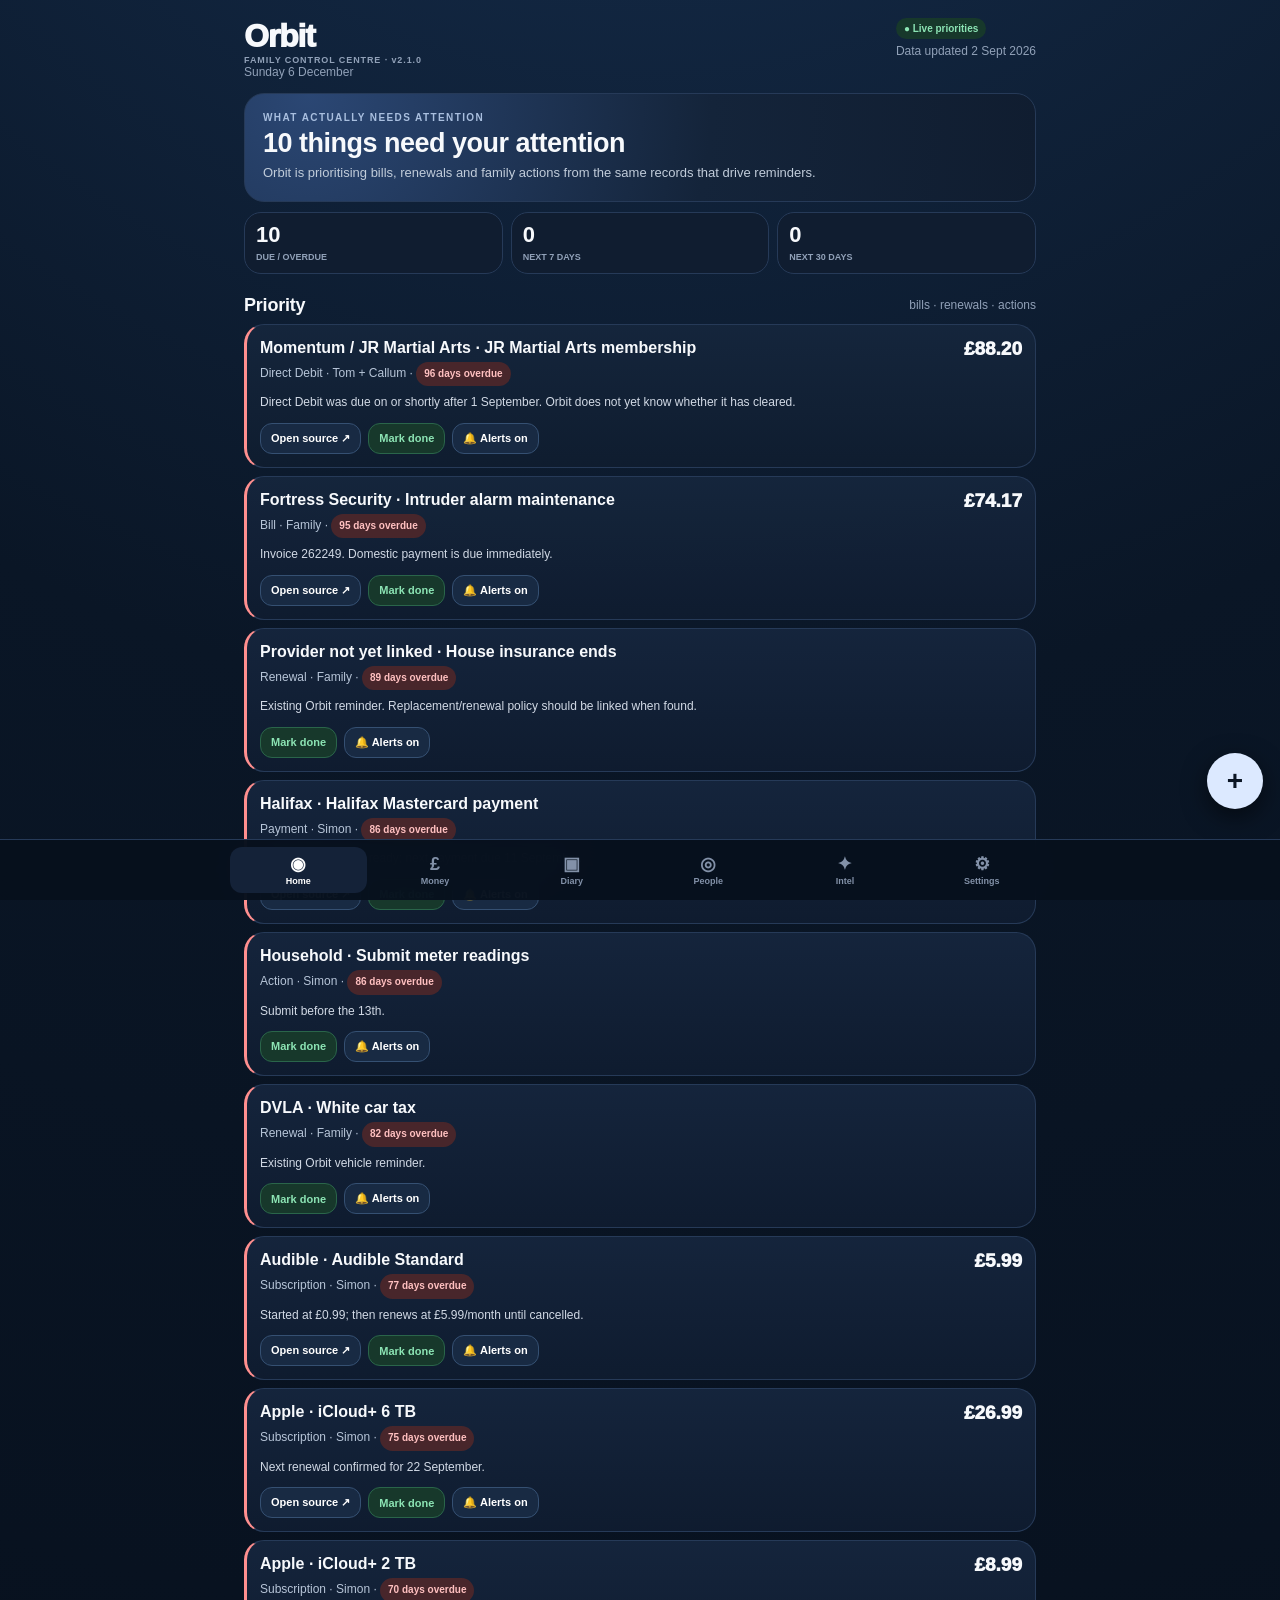
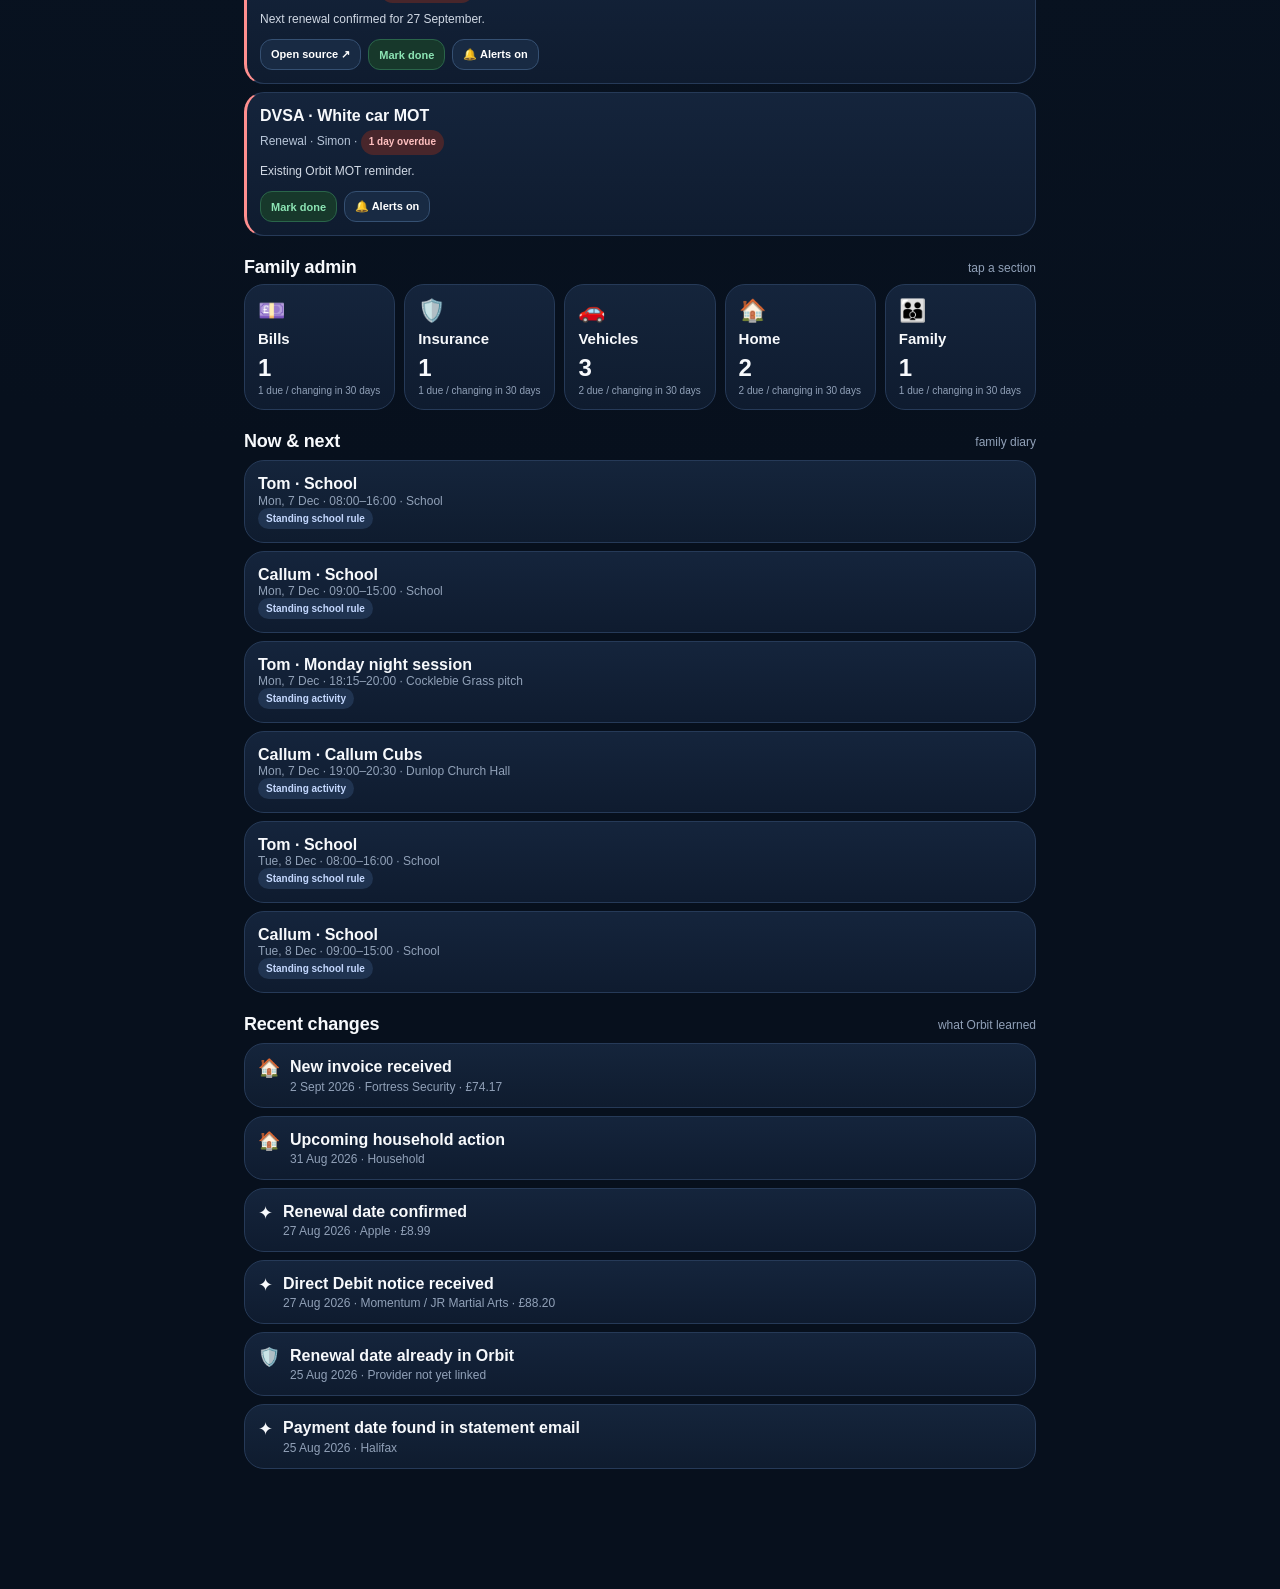
==== commit 17548d26: "Orbit v2.1.0 expose finance evidence and Annie naming" ====
--- a/index.html
+++ b/index.html
@@ -1,9 +1,68 @@
-<!doctype html><html lang="en"><head><meta charset="utf-8"><meta name="viewport" content="width=device-width,initial-scale=1,viewport-fit=cover"><meta name="theme-color" content="#07101d"><meta name="apple-mobile-web-app-capable" content="yes"><meta name="apple-mobile-web-app-status-bar-style" content="black-translucent"><title>Orbit</title><link rel="stylesheet" href="styles.css"></head><body><div class="app"><div class="top"><div><div class="brand">Orbit</div><div class="version">FAMILY CONTROL CENTRE · v2.0.0</div><div class="sub" id="date"></div></div><div><div class="badge">● Live priorities</div><div class="small" id="dataAge" style="text-align:right;margin-top:5px"></div></div></div>
-<main id="home" class="view active"><div class="hero"><div class="ey">What actually needs attention</div><h1 id="heroTitle">Loading…</h1><p id="heroText"></p></div><div class="metrics"><div class="metric"><b id="dueNow">0</b><span>Due / overdue</span></div><div class="metric"><b id="dueWeek">0</b><span>Next 7 days</span></div><div class="metric"><b id="dueMonth">0</b><span>Next 30 days</span></div></div><div class="section"><div class="head"><h2>Priority</h2><span class="small">bills · renewals · actions</span></div><div id="priorityList"></div></div><div class="section"><div class="head"><h2>Family admin</h2><span class="small">tap a section</span></div><div class="categoryGrid" id="categoryGrid"></div></div><div class="section"><div class="head"><h2>Now & next</h2><span class="small">family diary</span></div><div id="next"></div></div><div class="section"><div class="head"><h2>Recent changes</h2><span class="small">what Orbit learned</span></div><div id="changes"></div></div></main>
-<main id="money" class="view"><div class="head"><h2>Bills, renewals & money</h2><span class="small">one source of truth</span></div><div class="filterBar"><button class="filterBtn active" data-filter="All">All</button><button class="filterBtn" data-filter="Bills">Bills</button><button class="filterBtn" data-filter="Insurance">Insurance</button><button class="filterBtn" data-filter="Vehicles">Vehicles</button><button class="filterBtn" data-filter="Home">Home</button><button class="filterBtn" data-filter="Subscriptions">Subscriptions</button><button class="filterBtn" data-filter="Family">Family</button></div><div id="recordList"></div></main>
-<main id="diary" class="view"><input class="search" id="q" placeholder="Search diary, person, place or source"><div id="diaryList"></div></main>
-<main id="people" class="view"><div class="head"><h2>People</h2><span class="small">where they are / next</span></div><div class="people" id="peopleGrid"></div></main>
-<main id="intel" class="view"><div class="head"><h2>Intel</h2><span class="small">evidence & useful messages</span></div><div id="intelList"></div></main>
-<main id="settings" class="view"><div class="head"><h2>Settings</h2><span class="small">rules & notifications</span></div><div id="notificationSettings"></div><div class="section"><div class="head"><h2>School rules</h2></div><div id="schoolEditors"></div></div><div class="section"><div class="setting"><div class="title">Standing ownership rules</div><div id="ruleList" class="meta"></div></div></div><div class="section"><div class="head"><h2>Sources</h2><span class="small">connected / imported</span></div><div class="sources" id="sourceList"></div></div></main></div>
-<button class="fab" id="add" aria-label="Add to Orbit">+</button><nav class="nav"><div class="navin"><button class="active" data-v="home"><span>◉</span>Home</button><button data-v="money"><span>£</span>Money</button><button data-v="diary"><span>▣</span>Diary</button><button data-v="people"><span>◎</span>People</button><button data-v="intel"><span>✦</span>Intel</button><button data-v="settings"><span>⚙</span>Settings</button></div></nav>
-<div class="sheet" id="sheet"><div class="panel"><h2>Add to Orbit</h2><div class="field"><label class="small">Item type</label><select id="itemKind"><option value="event">Diary event</option><option value="record">Bill / renewal / action</option></select></div><div class="field"><input id="ft" placeholder="What?"></div><div class="field"><input id="fw" type="datetime-local"></div><div class="field"><select id="fp"><option>Family</option><option>Simon</option><option>Ma</option><option>Tom</option><option>Callum</option></select></div><div class="field" id="placeField"><input id="fl" placeholder="Place"></div><div id="recordFields" style="display:none"><div class="field"><select id="fc"><option>Bills</option><option>Insurance</option><option>Vehicles</option><option>Home</option><option>Subscriptions</option><option>Family</option></select></div><div class="field"><input id="fprovider" placeholder="Provider / company"></div><div class="field"><input id="fa" inputmode="decimal" type="number" step="0.01" placeholder="Amount £ (optional)"></div></div><div class="field"><textarea id="fn" placeholder="Note / pasted detail"></textarea></div><div class="btns"><button class="btn sec" id="cancel">Cancel</button><button class="btn pri" id="save">Save on phone</button></div></div></div><script src="data.js"></script><script src="app.js"></script></body></html>+<!doctype html>
+<html lang="en">
+<head>
+<meta charset="utf-8">
+<meta name="viewport" content="width=device-width,initial-scale=1,viewport-fit=cover">
+<meta name="theme-color" content="#07101d">
+<meta name="apple-mobile-web-app-capable" content="yes">
+<meta name="apple-mobile-web-app-status-bar-style" content="black-translucent">
+<title>Orbit</title>
+<link rel="stylesheet" href="styles.css">
+</head>
+<body>
+<div class="app">
+  <div class="top">
+    <div><div class="brand">Orbit</div><div class="version">FAMILY CONTROL CENTRE · v2.1.0</div><div class="sub" id="date"></div></div>
+    <div><div class="badge">● Live priorities</div><div class="small" id="dataAge" style="text-align:right;margin-top:5px"></div></div>
+  </div>
+
+  <main id="home" class="view active">
+    <div class="hero"><div class="ey">What actually needs attention</div><h1 id="heroTitle">Loading…</h1><p id="heroText"></p></div>
+    <div class="metrics"><div class="metric"><b id="dueNow">0</b><span>Due / overdue</span></div><div class="metric"><b id="dueWeek">0</b><span>Next 7 days</span></div><div class="metric"><b id="dueMonth">0</b><span>Next 30 days</span></div></div>
+    <div class="section"><div class="head"><h2>Priority</h2><span class="small">bills · renewals · actions</span></div><div id="priorityList"></div></div>
+    <div class="section"><div class="head"><h2>Family admin</h2><span class="small">tap a section</span></div><div class="categoryGrid" id="categoryGrid"></div></div>
+    <div class="section"><div class="head"><h2>Now & next</h2><span class="small">family diary</span></div><div id="next"></div></div>
+    <div class="section"><div class="head"><h2>Recent changes</h2><span class="small">what Orbit learned</span></div><div id="changes"></div></div>
+  </main>
+
+  <main id="money" class="view">
+    <div class="head"><h2>Bills, renewals & money</h2><span class="small">current bills + evidence</span></div>
+    <div class="section"><div class="head"><h2>Finance evidence</h2><span class="small">newest source wins</span></div><div id="financeEvidence"></div></div>
+    <div class="filterBar"><button class="filterBtn active" data-filter="All">All</button><button class="filterBtn" data-filter="Bills">Bills</button><button class="filterBtn" data-filter="Insurance">Insurance</button><button class="filterBtn" data-filter="Vehicles">Vehicles</button><button class="filterBtn" data-filter="Home">Home</button><button class="filterBtn" data-filter="Subscriptions">Subscriptions</button><button class="filterBtn" data-filter="Family">Family</button></div>
+    <div id="recordList"></div>
+  </main>
+
+  <main id="diary" class="view"><input class="search" id="q" placeholder="Search diary, person, place or source"><div id="diaryList"></div></main>
+  <main id="people" class="view"><div class="head"><h2>People</h2><span class="small">where they are / next</span></div><div class="people" id="peopleGrid"></div></main>
+  <main id="intel" class="view"><div class="head"><h2>Intel</h2><span class="small">evidence & useful messages</span></div><div id="intelList"></div></main>
+
+  <main id="settings" class="view">
+    <div class="head"><h2>Settings</h2><span class="small">rules & notifications</span></div>
+    <div id="notificationSettings"></div>
+    <div class="section"><div class="head"><h2>School rules</h2></div><div id="schoolEditors"></div></div>
+    <div class="section"><div class="setting"><div class="title">Standing ownership rules</div><div id="ruleList" class="meta"></div></div></div>
+    <div class="section"><div class="head"><h2>Sources</h2><span class="small">connected / imported</span></div><div class="sources" id="sourceList"></div></div>
+  </main>
+</div>
+
+<button class="fab" id="add" aria-label="Add to Orbit">+</button>
+<nav class="nav"><div class="navin"><button class="active" data-v="home"><span>◉</span>Home</button><button data-v="money"><span>£</span>Money</button><button data-v="diary"><span>▣</span>Diary</button><button data-v="people"><span>◎</span>People</button><button data-v="intel"><span>✦</span>Intel</button><button data-v="settings"><span>⚙</span>Settings</button></div></nav>
+
+<div class="sheet" id="sheet">
+  <div class="panel">
+    <h2>Add to Orbit</h2>
+    <div class="field"><label class="small">Item type</label><select id="itemKind"><option value="event">Diary event</option><option value="record">Bill / renewal / action</option></select></div>
+    <div class="field"><input id="ft" placeholder="What?"></div>
+    <div class="field"><input id="fw" type="datetime-local"></div>
+    <div class="field"><select id="fp"><option>Family</option><option>Simon</option><option>Annie</option><option>Tom</option><option>Callum</option></select></div>
+    <div class="field" id="placeField"><input id="fl" placeholder="Place"></div>
+    <div id="recordFields" style="display:none"><div class="field"><select id="fc"><option>Bills</option><option>Insurance</option><option>Vehicles</option><option>Home</option><option>Subscriptions</option><option>Family</option></select></div><div class="field"><input id="fprovider" placeholder="Provider / company"></div><div class="field"><input id="fa" inputmode="decimal" type="number" step="0.01" placeholder="Amount £ (optional)"></div></div>
+    <div class="field"><textarea id="fn" placeholder="Note / pasted detail"></textarea></div>
+    <div class="btns"><button class="btn sec" id="cancel">Cancel</button><button class="btn pri" id="save">Save on phone</button></div>
+  </div>
+</div>
+<script src="data.js"></script>
+<script src="finance.js"></script>
+<script src="app.js"></script>
+</body>
+</html>
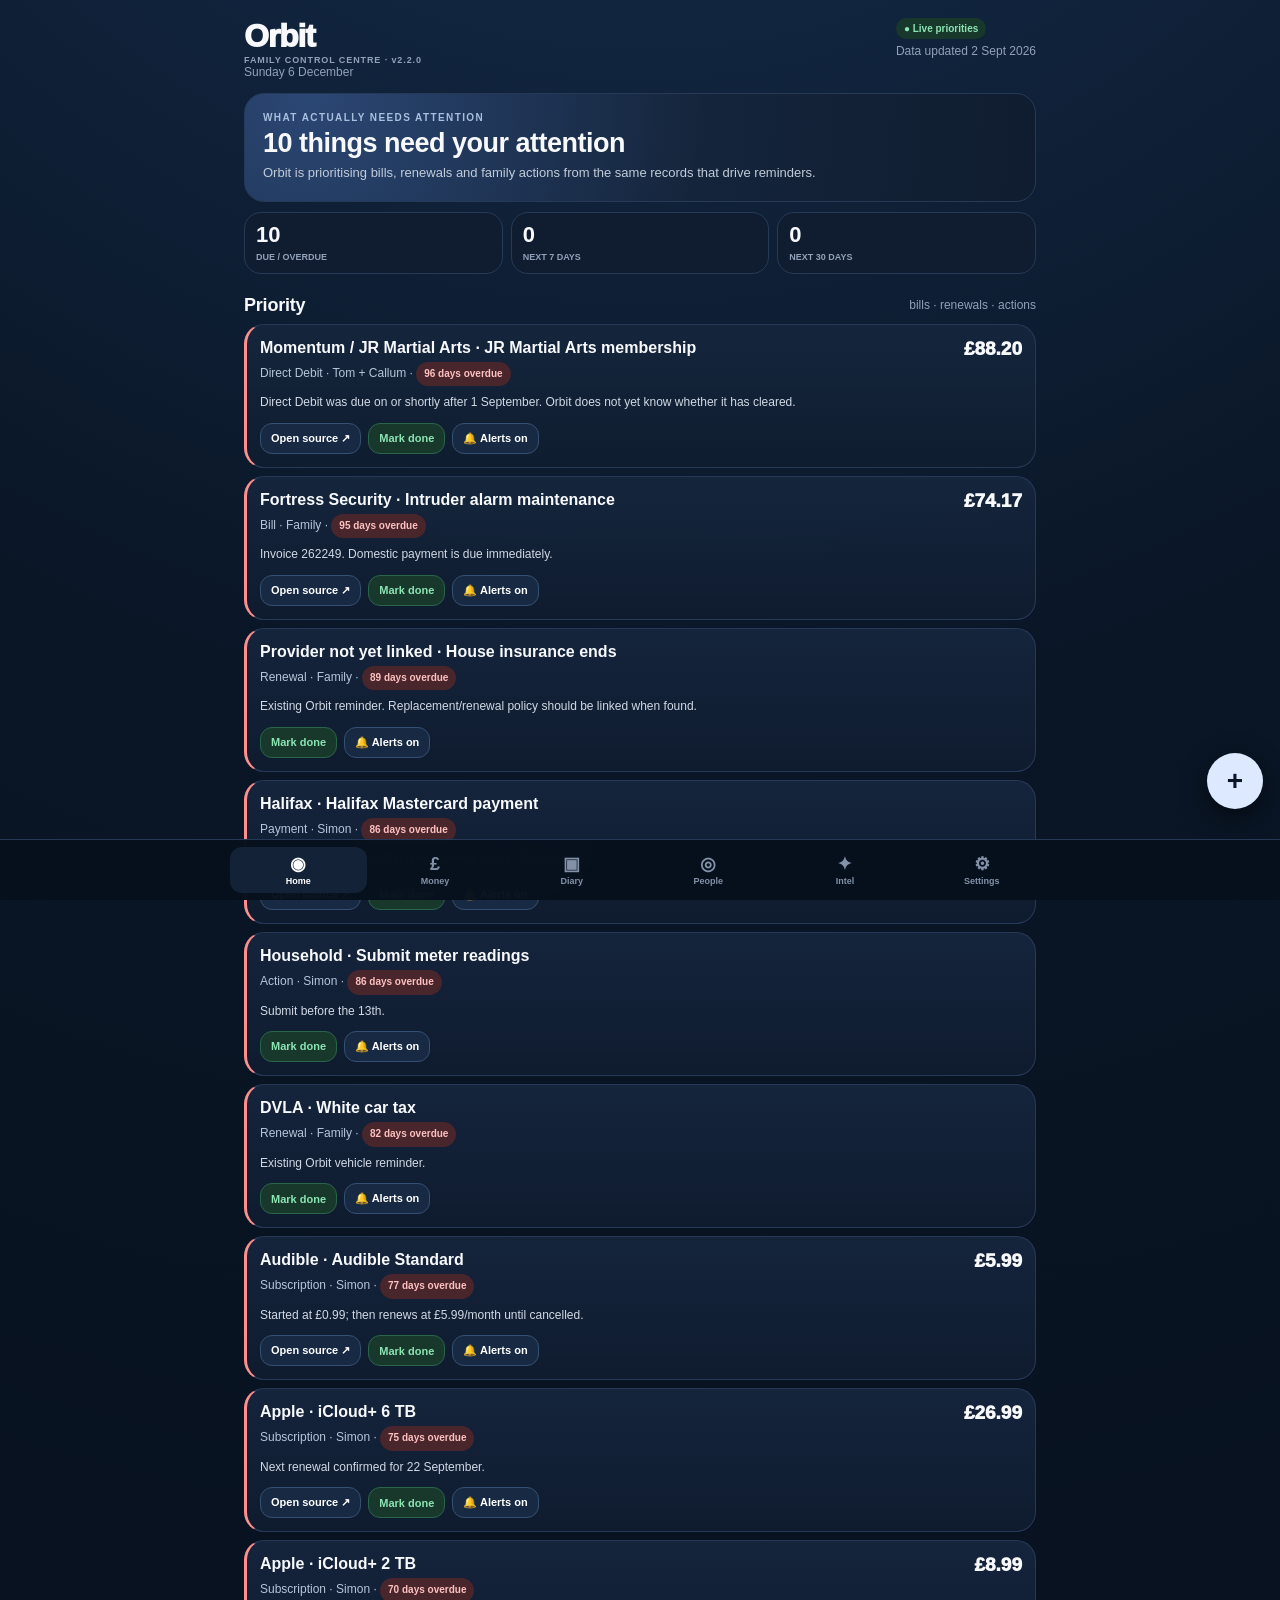
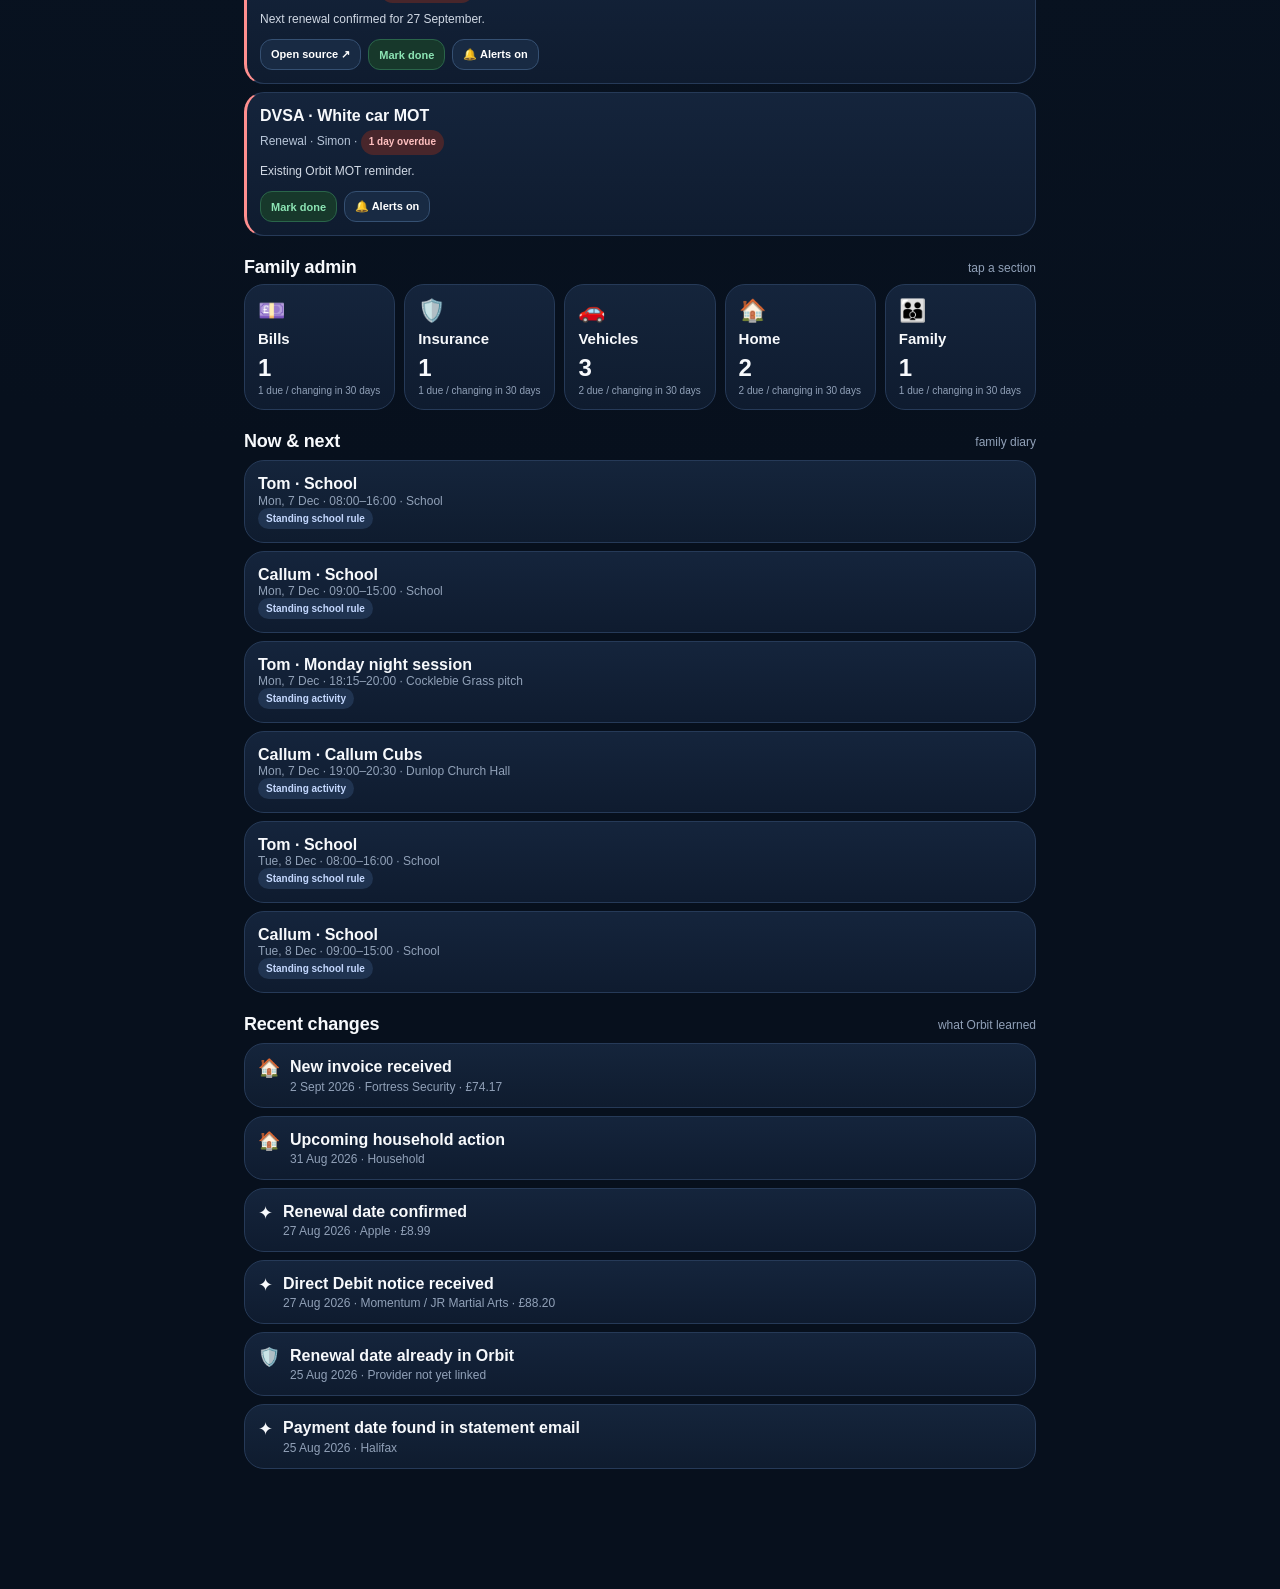
==== commit 90d7a562: "Orbit v2.2.0 show reconciled finance version" ====
--- a/index.html
+++ b/index.html
@@ -12,7 +12,7 @@
 <body>
 <div class="app">
   <div class="top">
-    <div><div class="brand">Orbit</div><div class="version">FAMILY CONTROL CENTRE · v2.1.0</div><div class="sub" id="date"></div></div>
+    <div><div class="brand">Orbit</div><div class="version">FAMILY CONTROL CENTRE · v2.2.0</div><div class="sub" id="date"></div></div>
     <div><div class="badge">● Live priorities</div><div class="small" id="dataAge" style="text-align:right;margin-top:5px"></div></div>
   </div>
 
